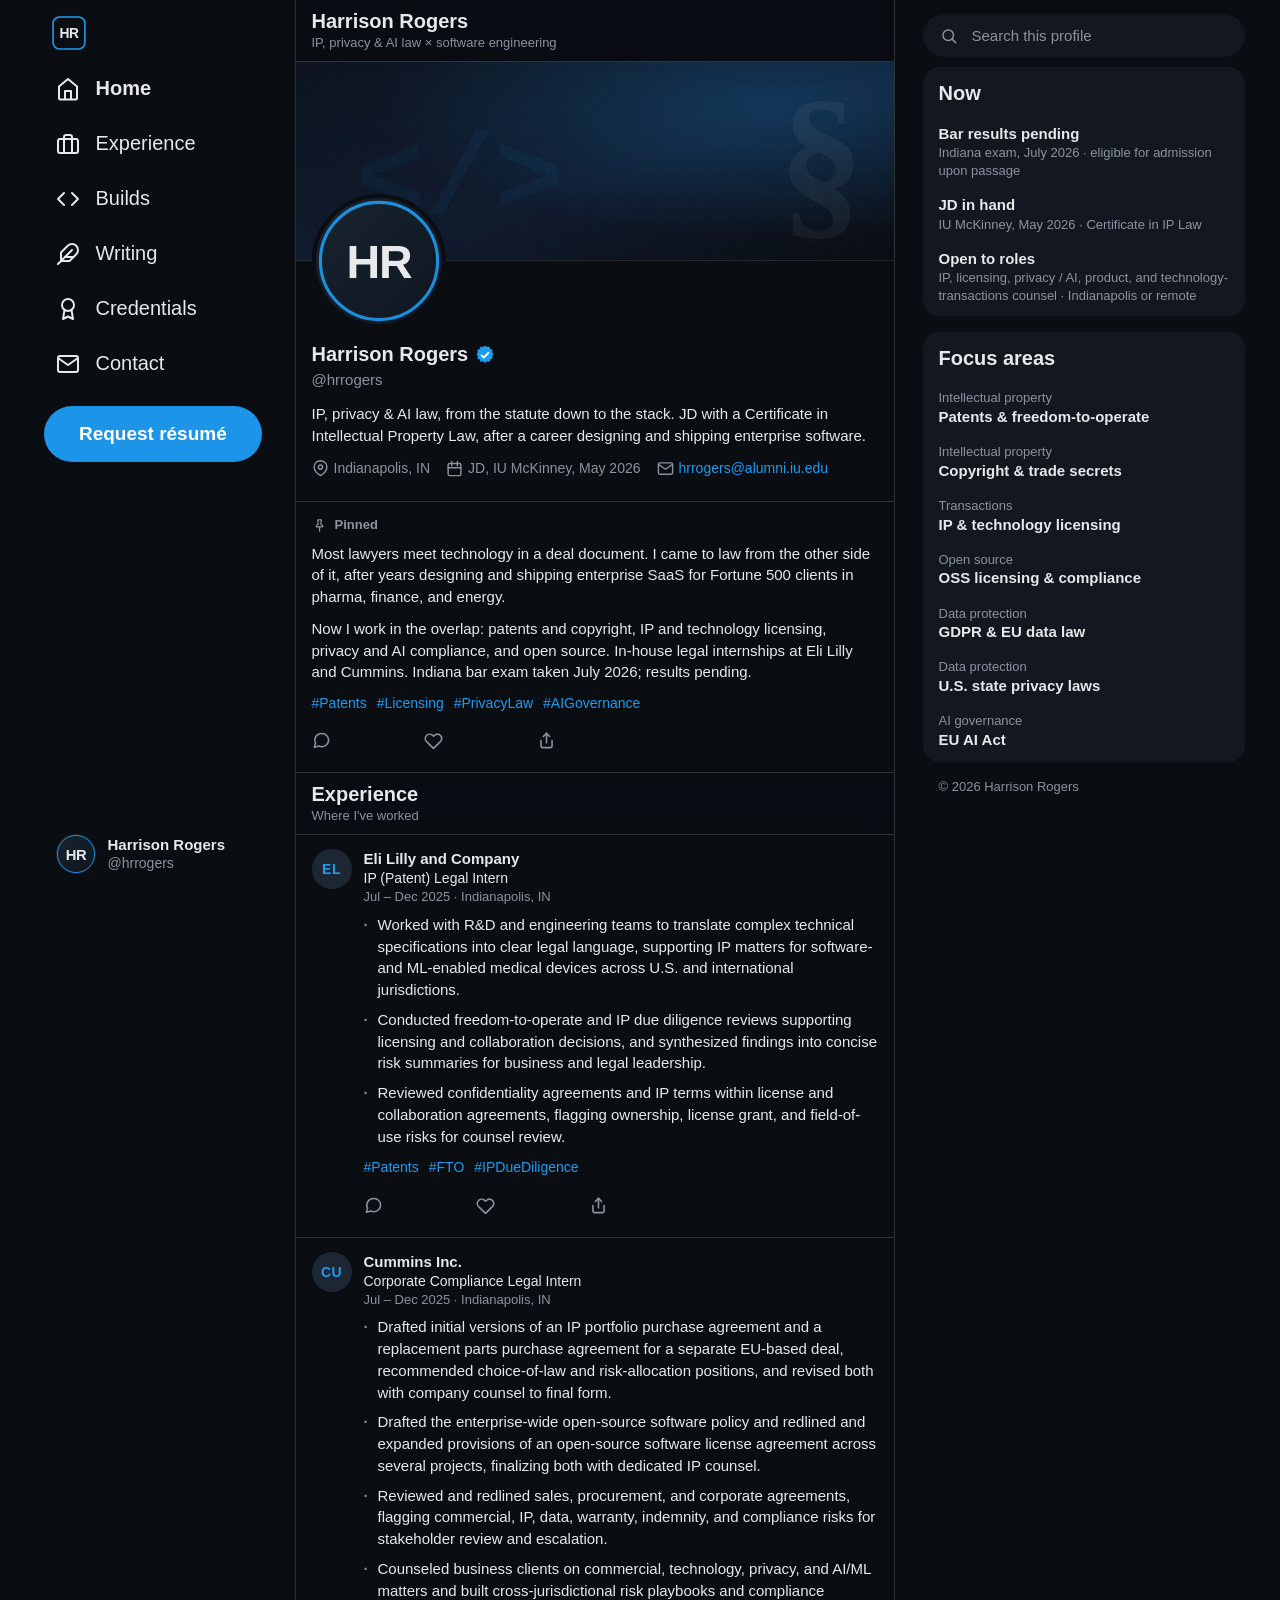
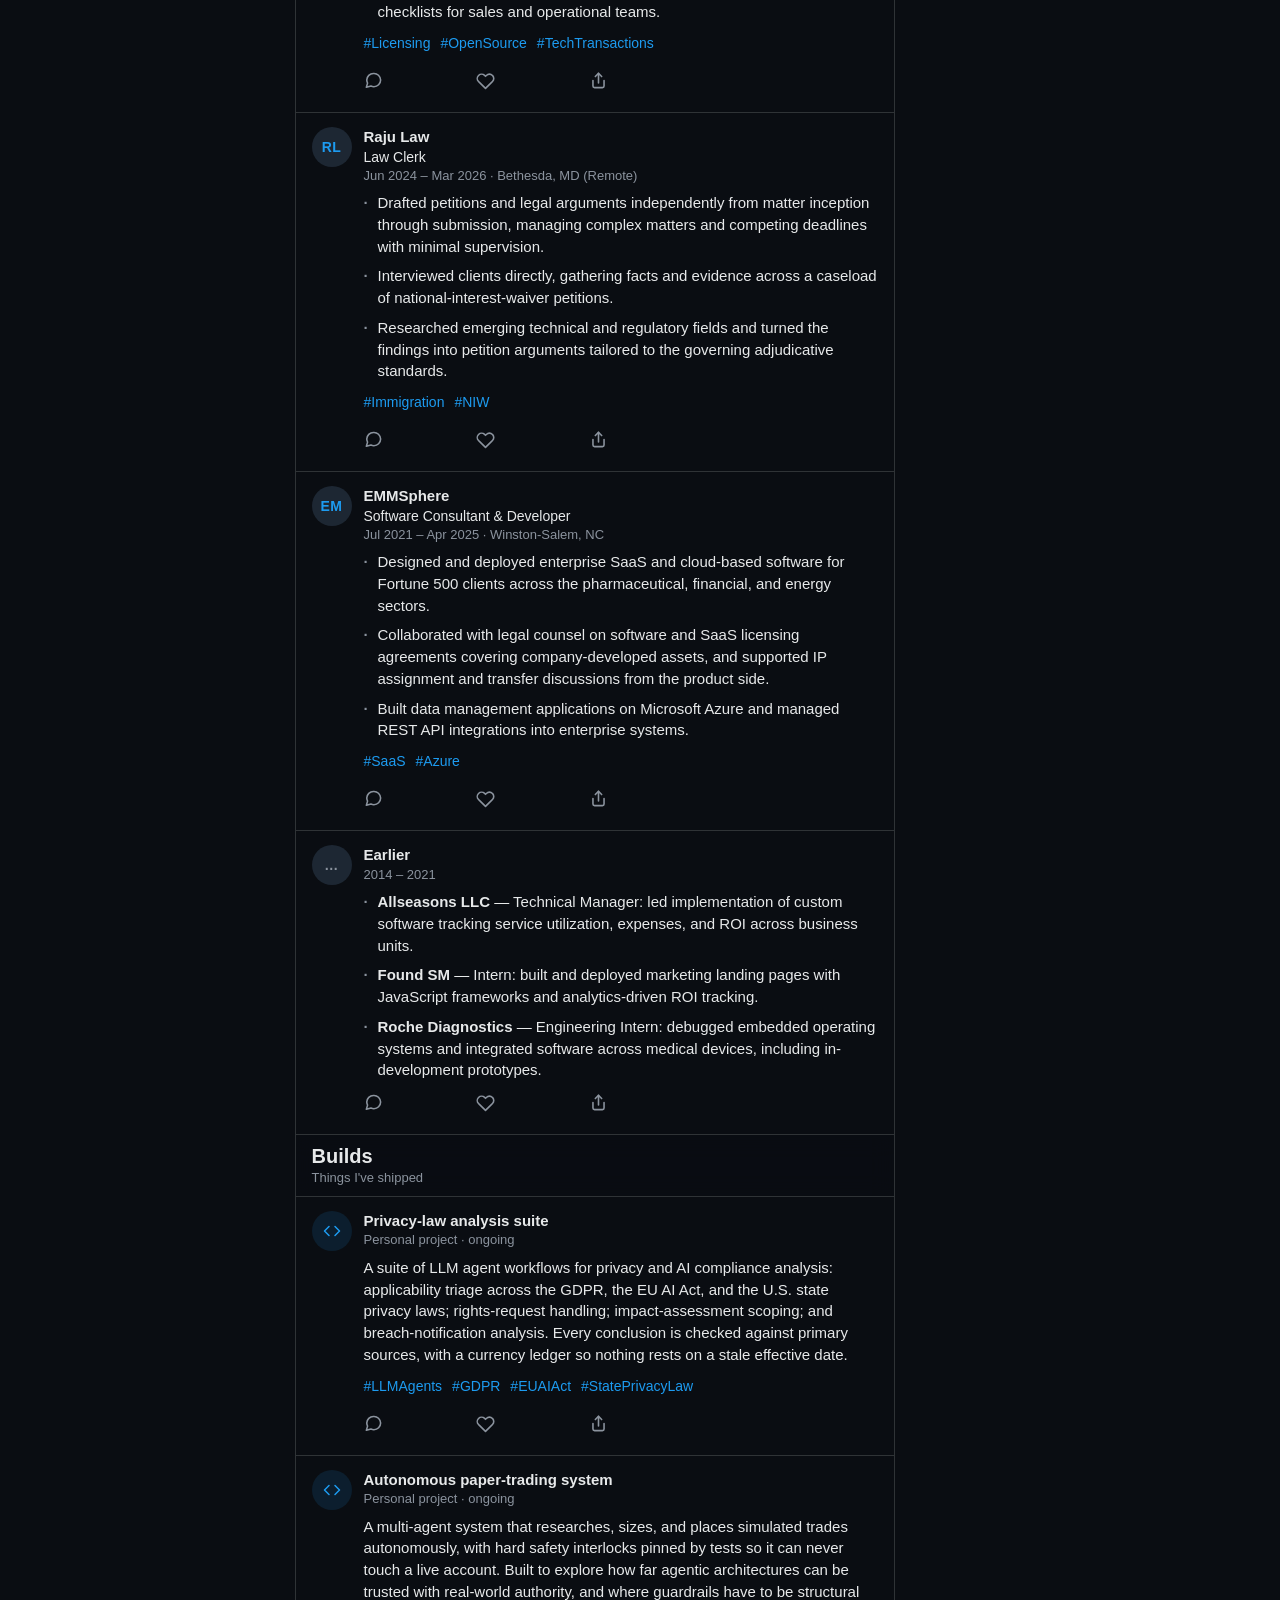
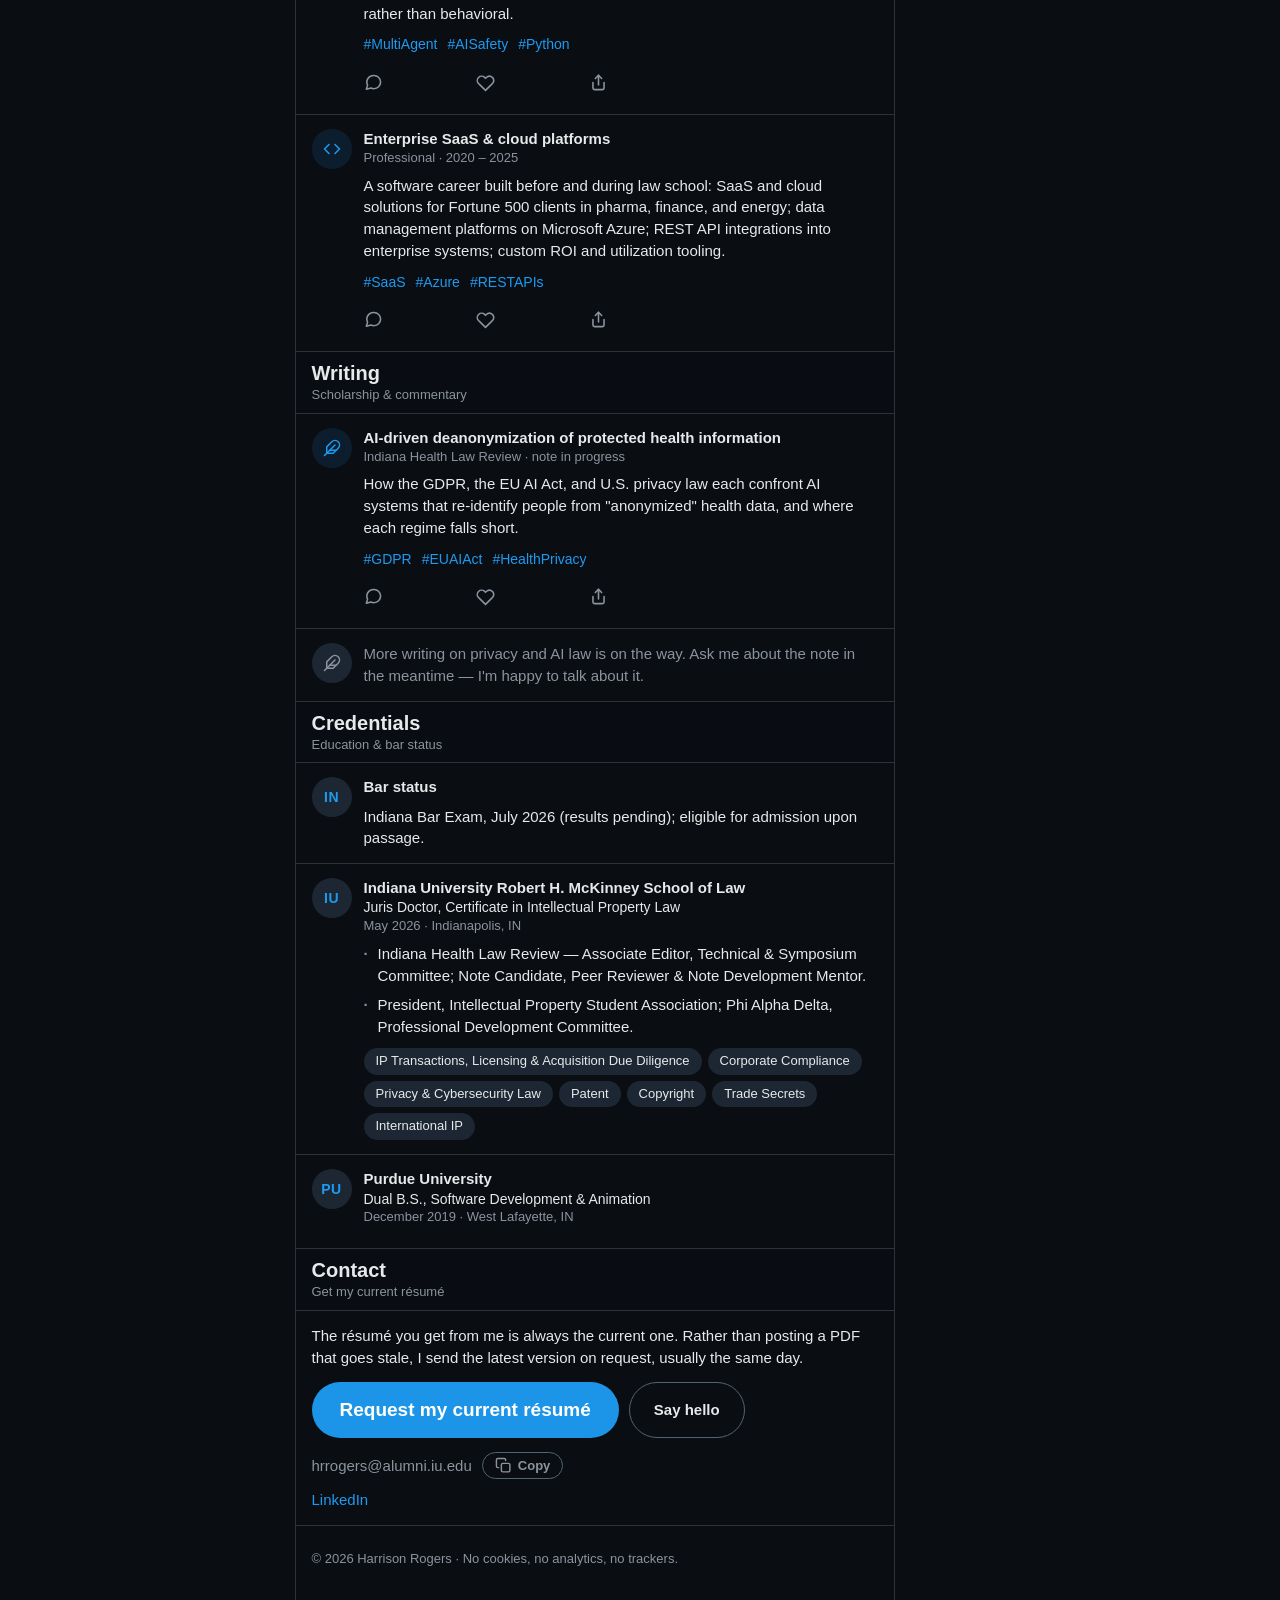
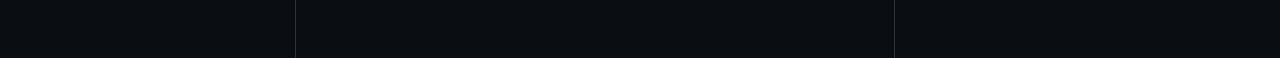
==== index.html @ 52ab7935 "Review fixes: hidden-attr guard, live-region placement, search a11y - [hidden]{display:none!importan" ====
<!doctype html>
<html lang="en">
<head>
  <meta charset="utf-8">
  <meta name="viewport" content="width=device-width, initial-scale=1, viewport-fit=cover">
  <title>Harrison Rogers — IP, Privacy &amp; AI Law × Software</title>
  <meta name="description" content="JD with a Certificate in Intellectual Property Law, built on a career in enterprise software engineering. Patents, copyright, licensing, privacy, and AI governance, from the statute down to the stack.">

  <!-- Open Graph / link previews. og:url and og:image assume GitHub Pages at
       https://centersnarrison97-svg.github.io/portfolio/ — update BOTH if the
       repo name differs or the site moves to a custom domain. -->
  <meta property="og:type" content="website">
  <meta property="og:url" content="https://centersnarrison97-svg.github.io/portfolio/">
  <meta property="og:title" content="Harrison Rogers — IP, Privacy &amp; AI Law × Software">
  <meta property="og:description" content="JD + IP Certificate, former enterprise software developer. Patents, copyright, licensing, privacy, and AI governance.">
  <meta property="og:image" content="https://centersnarrison97-svg.github.io/portfolio/assets/og-image.png">
  <meta name="twitter:card" content="summary_large_image">

  <link rel="icon" type="image/svg+xml" href="assets/favicon.svg">
  <link rel="icon" type="image/png" sizes="32x32" href="assets/favicon-32.png">
  <link rel="apple-touch-icon" href="assets/apple-touch-icon.png">
  <link rel="stylesheet" href="css/styles.css">

  <script type="application/ld+json">
  {
    "@context": "https://schema.org",
    "@type": "Person",
    "name": "Harrison Rogers",
    "email": "mailto:hrrogers@alumni.iu.edu",
    "sameAs": ["https://www.linkedin.com/in/harrison-rogers-2a4768202/"],
    "homeLocation": { "@type": "Place", "name": "Indianapolis, Indiana" },
    "alumniOf": [
      { "@type": "CollegeOrUniversity", "name": "Indiana University Robert H. McKinney School of Law" },
      { "@type": "CollegeOrUniversity", "name": "Purdue University" }
    ],
    "knowsAbout": [
      "Intellectual property law", "Patent law", "Copyright law",
      "Trade secrets", "IP and technology licensing",
      "Open-source software licensing", "Privacy law", "GDPR",
      "EU AI Act", "AI governance", "Technology transactions",
      "Software engineering"
    ]
  }
  </script>
</head>
<body>

<a class="skip-link" href="#main">Skip to content</a>

<!-- ============ SVG icon sprite (referenced via <use>) ============ -->
<svg class="sprite" aria-hidden="true" focusable="false">
  <defs>
    <symbol id="i-home" viewBox="0 0 24 24"><path d="M3 9.5 12 2l9 7.5V21a1.5 1.5 0 0 1-1.5 1.5h-15A1.5 1.5 0 0 1 3 21Z"/><path d="M9 22v-8h6v8"/></symbol>
    <symbol id="i-work" viewBox="0 0 24 24"><rect x="2" y="7" width="20" height="14" rx="2"/><path d="M16 21V5a2 2 0 0 0-2-2h-4a2 2 0 0 0-2 2v16"/></symbol>
    <symbol id="i-code" viewBox="0 0 24 24"><polyline points="16 18 22 12 16 6"/><polyline points="8 6 2 12 8 18"/></symbol>
    <symbol id="i-feather" viewBox="0 0 24 24"><path d="M20.24 12.24a6 6 0 0 0-8.49-8.49L5 10.5V19h8.5z"/><line x1="16" y1="8" x2="2" y2="22"/><line x1="17.5" y1="15" x2="9" y2="15"/></symbol>
    <symbol id="i-award" viewBox="0 0 24 24"><circle cx="12" cy="8" r="6"/><polyline points="8.5 12.8 7 22 12 19.5 17 22 15.5 12.8"/></symbol>
    <symbol id="i-mail" viewBox="0 0 24 24"><rect x="2" y="4" width="20" height="16" rx="2"/><polyline points="22,6 12,13 2,6"/></symbol>
    <symbol id="i-pin" viewBox="0 0 24 24"><path d="M9 3h6l-1 7 3 2v2H7v-2l3-2-1-7z"/><line x1="12" y1="14" x2="12" y2="21"/></symbol>
    <symbol id="i-location" viewBox="0 0 24 24"><path d="M21 10c0 7-9 12-9 12s-9-5-9-12a9 9 0 0 1 18 0Z"/><circle cx="12" cy="10" r="3"/></symbol>
    <symbol id="i-calendar" viewBox="0 0 24 24"><rect x="3" y="5" width="18" height="17" rx="2"/><line x1="16" y1="2" x2="16" y2="8"/><line x1="8" y1="2" x2="8" y2="8"/><line x1="3" y1="11" x2="21" y2="11"/></symbol>
    <symbol id="i-copy" viewBox="0 0 24 24"><rect x="9" y="9" width="12" height="12" rx="2"/><path d="M5 15H4a2 2 0 0 1-2-2V4a2 2 0 0 1 2-2h9a2 2 0 0 1 2 2v1"/></symbol>
    <symbol id="i-doc" viewBox="0 0 24 24"><path d="M14 2H6a2 2 0 0 0-2 2v16a2 2 0 0 0 2 2h12a2 2 0 0 0 2-2V8z"/><polyline points="14 2 14 8 20 8"/><line x1="8" y1="13" x2="16" y2="13"/><line x1="8" y1="17" x2="13" y2="17"/></symbol>
    <symbol id="i-seal" viewBox="0 0 24 24"><path d="M12 1.5l2.1 1.9 2.7-.7.9 2.7 2.7.9-.7 2.7 1.9 2.1-1.9 2.1.7 2.7-2.7.9-.9 2.7-2.7-.7-2.1 1.9-2.1-1.9-2.7.7-.9-2.7-2.7-.9.7-2.7-1.9-2.1 1.9-2.1-.7-2.7 2.7-.9.9-2.7 2.7.7z"/><path d="M8.2 12.4l2.5 2.5 5-5.3" fill="none" stroke="#fff" stroke-width="2" stroke-linecap="round" stroke-linejoin="round"/></symbol>
    <symbol id="i-bubble" viewBox="0 0 24 24"><path d="M21 11.5a8.4 8.4 0 0 1-8.5 8.3 8.7 8.7 0 0 1-3.7-.8L3 20.5l1.5-5.2a8.1 8.1 0 0 1-1-3.8A8.4 8.4 0 0 1 12 3.2a8.4 8.4 0 0 1 9 8.3Z"/></symbol>
    <symbol id="i-heart" viewBox="0 0 24 24"><path d="M20.8 5.6a5.4 5.4 0 0 0-7.7 0L12 6.7l-1.1-1.1a5.4 5.4 0 0 0-7.7 7.7l1.1 1.1L12 22l7.7-7.6 1.1-1.1a5.4 5.4 0 0 0 0-7.7Z"/></symbol>
    <symbol id="i-share" viewBox="0 0 24 24"><line x1="12" y1="15" x2="12" y2="3"/><polyline points="8 7 12 3 16 7"/><path d="M5 12v7a2 2 0 0 0 2 2h10a2 2 0 0 0 2-2v-7"/></symbol>
    <symbol id="i-search" viewBox="0 0 24 24"><circle cx="11" cy="11" r="7"/><line x1="16.5" y1="16.5" x2="21" y2="21"/></symbol>
  </defs>
</svg>

<div class="app">

  <!-- ============ LEFT NAV ============ -->
  <header class="sidenav">
    <div class="sidenav-inner">
      <a class="logo" href="#home" aria-label="Harrison Rogers — top of page">
        <img src="assets/favicon.svg" alt="" width="34" height="34">
      </a>

      <nav aria-label="Sections">
        <ul class="nav-list">
          <li><a class="nav-link" href="#home" data-section="home" aria-current="location">
            <svg class="icon" aria-hidden="true"><use href="#i-home"/></svg><span class="nav-label">Home</span></a></li>
          <li><a class="nav-link" href="#experience" data-section="experience">
            <svg class="icon" aria-hidden="true"><use href="#i-work"/></svg><span class="nav-label">Experience</span></a></li>
          <li><a class="nav-link" href="#builds" data-section="builds">
            <svg class="icon" aria-hidden="true"><use href="#i-code"/></svg><span class="nav-label">Builds</span></a></li>
          <li><a class="nav-link" href="#writing" data-section="writing">
            <svg class="icon" aria-hidden="true"><use href="#i-feather"/></svg><span class="nav-label">Writing</span></a></li>
          <li><a class="nav-link" href="#credentials" data-section="credentials">
            <svg class="icon" aria-hidden="true"><use href="#i-award"/></svg><span class="nav-label">Credentials</span></a></li>
          <li><a class="nav-link" href="#contact" data-section="contact">
            <svg class="icon" aria-hidden="true"><use href="#i-mail"/></svg><span class="nav-label">Contact</span></a></li>
        </ul>
      </nav>

      <a class="btn-primary nav-cta"
         href="mailto:hrrogers@alumni.iu.edu?subject=Resume%20request&amp;body=Hi%20Harrison%2C%0D%0A%0D%0AI%20found%20your%20site%20and%20would%20like%20a%20copy%20of%20your%20current%20resume.%0D%0A%0D%0AName%3A%0D%0AOrganization%3A%0D%0ARole%20in%20mind%3A%0D%0A">
        <span class="nav-cta-label">Request résumé</span>
        <svg class="icon nav-cta-icon" aria-hidden="true"><use href="#i-doc"/></svg>
      </a>

      <div class="nav-me">
        <img class="avatar avatar-sm" src="assets/avatar.svg" alt="" width="40" height="40">
        <div class="nav-me-text">
          <span class="nav-me-name">Harrison Rogers</span>
          <span class="nav-me-handle">@hrrogers</span>
        </div>
      </div>
    </div>
  </header>

  <!-- ============ CENTER COLUMN ============ -->
  <main id="main" class="timeline">

    <!-- ~~~~~~~~~~ HOME / PROFILE ~~~~~~~~~~ -->
    <section id="home" aria-labelledby="home-title">
      <div class="section-header">
        <h1 id="home-title">Harrison Rogers</h1>
        <p class="section-sub">IP, privacy &amp; AI law × software engineering</p>
      </div>

      <div class="profile">
        <div class="banner">
          <img src="assets/banner.svg" alt="" width="1500" height="500">
        </div>

        <div class="profile-head">
          <!-- To swap in a headshot later: replace src with e.g. assets/headshot.jpg
               and set alt="Harrison Rogers". Keep the same class. -->
          <img class="avatar avatar-xl" src="assets/avatar.svg" alt="" width="134" height="134">
        </div>

        <div class="profile-body">
          <div class="name-row">
            <span class="display-name">Harrison Rogers</span>
            <span class="badge" title="JD, May 2026">
              <svg class="icon-seal" aria-hidden="true"><use href="#i-seal"/></svg>
              <span class="visually-hidden">JD</span>
            </span>
          </div>
          <p class="handle">@hrrogers</p>

          <p class="bio">
            IP, privacy &amp; AI law, from the statute down to the stack.
            JD with a Certificate in Intellectual Property Law, after a career
            designing and shipping enterprise software.
          </p>

          <ul class="meta-row" aria-label="Profile details">
            <li><svg class="icon icon-meta" aria-hidden="true"><use href="#i-location"/></svg>Indianapolis, IN</li>
            <li><svg class="icon icon-meta" aria-hidden="true"><use href="#i-calendar"/></svg>JD, IU McKinney, May 2026</li>
            <li><svg class="icon icon-meta" aria-hidden="true"><use href="#i-mail"/></svg><a href="mailto:hrrogers@alumni.iu.edu">hrrogers@alumni.iu.edu</a></li>
          </ul>
        </div>

        <!-- Pinned positioning card -->
        <article class="card pinned" id="pinned">
          <p class="pin-label">
            <svg class="icon icon-pin" aria-hidden="true"><use href="#i-pin"/></svg>Pinned
          </p>
          <div class="card-main">
            <p>
              Most lawyers meet technology in a deal document. I came to law from the
              other side of it, after years designing and shipping enterprise SaaS
              for Fortune 500 clients in pharma, finance, and energy.
            </p>
            <p>
              Now I work in the overlap: patents and copyright, IP and technology
              licensing, privacy and AI compliance, and open source. In-house legal
              internships at Eli Lilly and Cummins. Indiana bar exam taken July 2026;
              results pending.
            </p>
            <p class="tags"><span>#Patents</span> <span>#Licensing</span> <span>#PrivacyLaw</span> <span>#AIGovernance</span></p>
            <div class="card-actions">
              <a class="action action-reply" href="mailto:hrrogers@alumni.iu.edu?subject=Hello%20from%20your%20site" aria-label="Email me about the pinned intro" title="Ask me about this"><span class="action-ico"><svg class="icon" aria-hidden="true"><use href="#i-bubble"/></svg></span></a>
              <button class="action action-like" type="button" data-like="pinned" aria-pressed="false" aria-label="Like — the pinned intro" title="Like (saved only in your browser)" hidden><span class="action-ico"><svg class="icon" aria-hidden="true"><use href="#i-heart"/></svg></span></button>
              <button class="action action-share" type="button" data-share="pinned" aria-label="Copy link to the pinned intro" title="Copy link" hidden><span class="action-ico"><svg class="icon" aria-hidden="true"><use href="#i-share"/></svg></span></button>
            </div>
          </div>
        </article>
      </div>
    </section>

    <!-- ~~~~~~~~~~ EXPERIENCE ~~~~~~~~~~ -->
    <section id="experience" aria-labelledby="experience-title">
      <div class="section-header">
        <h2 id="experience-title">Experience</h2>
        <p class="section-sub">Where I've worked</p>
      </div>

      <article class="card" id="xp-lilly">
        <div class="org-avatar" aria-hidden="true">EL</div>
        <div class="card-main">
          <header class="card-head">
            <h3 class="card-org">Eli Lilly and Company</h3>
            <span class="card-role">IP (Patent) Legal Intern</span>
            <span class="card-dates">Jul – Dec 2025 · Indianapolis, IN</span>
          </header>
          <ul class="points">
            <li>Worked with R&amp;D and engineering teams to translate complex technical specifications into clear legal language, supporting IP matters for software- and ML-enabled medical devices across U.S. and international jurisdictions.</li>
            <li>Conducted freedom-to-operate and IP due diligence reviews supporting licensing and collaboration decisions, and synthesized findings into concise risk summaries for business and legal leadership.</li>
            <li>Reviewed confidentiality agreements and IP terms within license and collaboration agreements, flagging ownership, license grant, and field-of-use risks for counsel review.</li>
          </ul>
          <p class="tags"><span>#Patents</span> <span>#FTO</span> <span>#IPDueDiligence</span></p>
          <div class="card-actions">
            <a class="action action-reply" href="mailto:hrrogers@alumni.iu.edu?subject=Question%20about%20your%20IP%20work%20at%20Eli%20Lilly" aria-label="Email me about the Eli Lilly internship" title="Ask me about this"><span class="action-ico"><svg class="icon" aria-hidden="true"><use href="#i-bubble"/></svg></span></a>
            <button class="action action-like" type="button" data-like="xp-lilly" aria-pressed="false" aria-label="Like — the Eli Lilly internship" title="Like (saved only in your browser)" hidden><span class="action-ico"><svg class="icon" aria-hidden="true"><use href="#i-heart"/></svg></span></button>
            <button class="action action-share" type="button" data-share="xp-lilly" aria-label="Copy link to the Eli Lilly internship" title="Copy link" hidden><span class="action-ico"><svg class="icon" aria-hidden="true"><use href="#i-share"/></svg></span></button>
          </div>
        </div>
      </article>

      <article class="card" id="xp-cummins">
        <div class="org-avatar" aria-hidden="true">CU</div>
        <div class="card-main">
          <header class="card-head">
            <h3 class="card-org">Cummins Inc.</h3>
            <span class="card-role">Corporate Compliance Legal Intern</span>
            <span class="card-dates">Jul – Dec 2025 · Indianapolis, IN</span>
          </header>
          <ul class="points">
            <li>Drafted initial versions of an IP portfolio purchase agreement and a replacement parts purchase agreement for a separate EU-based deal, recommended choice-of-law and risk-allocation positions, and revised both with company counsel to final form.</li>
            <li>Drafted the enterprise-wide open-source software policy and redlined and expanded provisions of an open-source software license agreement across several projects, finalizing both with dedicated IP counsel.</li>
            <li>Reviewed and redlined sales, procurement, and corporate agreements, flagging commercial, IP, data, warranty, indemnity, and compliance risks for stakeholder review and escalation.</li>
            <li>Counseled business clients on commercial, technology, privacy, and AI/ML matters and built cross-jurisdictional risk playbooks and compliance checklists for sales and operational teams.</li>
          </ul>
          <p class="tags"><span>#Licensing</span> <span>#OpenSource</span> <span>#TechTransactions</span></p>
          <div class="card-actions">
            <a class="action action-reply" href="mailto:hrrogers@alumni.iu.edu?subject=Question%20about%20your%20work%20at%20Cummins" aria-label="Email me about the Cummins internship" title="Ask me about this"><span class="action-ico"><svg class="icon" aria-hidden="true"><use href="#i-bubble"/></svg></span></a>
            <button class="action action-like" type="button" data-like="xp-cummins" aria-pressed="false" aria-label="Like — the Cummins internship" title="Like (saved only in your browser)" hidden><span class="action-ico"><svg class="icon" aria-hidden="true"><use href="#i-heart"/></svg></span></button>
            <button class="action action-share" type="button" data-share="xp-cummins" aria-label="Copy link to the Cummins internship" title="Copy link" hidden><span class="action-ico"><svg class="icon" aria-hidden="true"><use href="#i-share"/></svg></span></button>
          </div>
        </div>
      </article>

      <article class="card" id="xp-raju">
        <div class="org-avatar" aria-hidden="true">RL</div>
        <div class="card-main">
          <header class="card-head">
            <h3 class="card-org">Raju Law</h3>
            <span class="card-role">Law Clerk</span>
            <span class="card-dates">Jun 2024 – Mar 2026 · Bethesda, MD (Remote)</span>
          </header>
          <ul class="points">
            <li>Drafted petitions and legal arguments independently from matter inception through submission, managing complex matters and competing deadlines with minimal supervision.</li>
            <li>Interviewed clients directly, gathering facts and evidence across a caseload of national-interest-waiver petitions.</li>
            <li>Researched emerging technical and regulatory fields and turned the findings into petition arguments tailored to the governing adjudicative standards.</li>
          </ul>
          <p class="tags"><span>#Immigration</span> <span>#NIW</span></p>
          <div class="card-actions">
            <a class="action action-reply" href="mailto:hrrogers@alumni.iu.edu?subject=Question%20about%20your%20work%20at%20Raju%20Law" aria-label="Email me about Raju Law" title="Ask me about this"><span class="action-ico"><svg class="icon" aria-hidden="true"><use href="#i-bubble"/></svg></span></a>
            <button class="action action-like" type="button" data-like="xp-raju" aria-pressed="false" aria-label="Like — Raju Law" title="Like (saved only in your browser)" hidden><span class="action-ico"><svg class="icon" aria-hidden="true"><use href="#i-heart"/></svg></span></button>
            <button class="action action-share" type="button" data-share="xp-raju" aria-label="Copy link to Raju Law" title="Copy link" hidden><span class="action-ico"><svg class="icon" aria-hidden="true"><use href="#i-share"/></svg></span></button>
          </div>
        </div>
      </article>

      <article class="card" id="xp-emmsphere">
        <div class="org-avatar" aria-hidden="true">EM</div>
        <div class="card-main">
          <header class="card-head">
            <h3 class="card-org">EMMSphere</h3>
            <span class="card-role">Software Consultant &amp; Developer</span>
            <span class="card-dates">Jul 2021 – Apr 2025 · Winston-Salem, NC</span>
          </header>
          <ul class="points">
            <li>Designed and deployed enterprise SaaS and cloud-based software for Fortune 500 clients across the pharmaceutical, financial, and energy sectors.</li>
            <li>Collaborated with legal counsel on software and SaaS licensing agreements covering company-developed assets, and supported IP assignment and transfer discussions from the product side.</li>
            <li>Built data management applications on Microsoft Azure and managed REST API integrations into enterprise systems.</li>
          </ul>
          <p class="tags"><span>#SaaS</span> <span>#Azure</span></p>
          <div class="card-actions">
            <a class="action action-reply" href="mailto:hrrogers@alumni.iu.edu?subject=Question%20about%20your%20software%20career" aria-label="Email me about EMMSphere" title="Ask me about this"><span class="action-ico"><svg class="icon" aria-hidden="true"><use href="#i-bubble"/></svg></span></a>
            <button class="action action-like" type="button" data-like="xp-emmsphere" aria-pressed="false" aria-label="Like — EMMSphere" title="Like (saved only in your browser)" hidden><span class="action-ico"><svg class="icon" aria-hidden="true"><use href="#i-heart"/></svg></span></button>
            <button class="action action-share" type="button" data-share="xp-emmsphere" aria-label="Copy link to EMMSphere" title="Copy link" hidden><span class="action-ico"><svg class="icon" aria-hidden="true"><use href="#i-share"/></svg></span></button>
          </div>
        </div>
      </article>

      <article class="card" id="xp-earlier">
        <div class="org-avatar org-avatar-muted" aria-hidden="true">…</div>
        <div class="card-main">
          <header class="card-head">
            <h3 class="card-org">Earlier</h3>
            <span class="card-dates">2014 – 2021</span>
          </header>
          <ul class="points">
            <li><strong>Allseasons LLC</strong> — Technical Manager: led implementation of custom software tracking service utilization, expenses, and ROI across business units.</li>
            <li><strong>Found SM</strong> — Intern: built and deployed marketing landing pages with JavaScript frameworks and analytics-driven ROI tracking.</li>
            <li><strong>Roche Diagnostics</strong> — Engineering Intern: debugged embedded operating systems and integrated software across medical devices, including in-development prototypes.</li>
          </ul>
          <div class="card-actions">
            <a class="action action-reply" href="mailto:hrrogers@alumni.iu.edu?subject=Question%20about%20your%20earlier%20roles" aria-label="Email me about my earlier roles" title="Ask me about this"><span class="action-ico"><svg class="icon" aria-hidden="true"><use href="#i-bubble"/></svg></span></a>
            <button class="action action-like" type="button" data-like="xp-earlier" aria-pressed="false" aria-label="Like — my earlier roles" title="Like (saved only in your browser)" hidden><span class="action-ico"><svg class="icon" aria-hidden="true"><use href="#i-heart"/></svg></span></button>
            <button class="action action-share" type="button" data-share="xp-earlier" aria-label="Copy link to my earlier roles" title="Copy link" hidden><span class="action-ico"><svg class="icon" aria-hidden="true"><use href="#i-share"/></svg></span></button>
          </div>
        </div>
      </article>
    </section>

    <!-- ~~~~~~~~~~ BUILDS ~~~~~~~~~~ -->
    <section id="builds" aria-labelledby="builds-title">
      <div class="section-header">
        <h2 id="builds-title">Builds</h2>
        <p class="section-sub">Things I've shipped</p>
      </div>

      <article class="card" id="build-privacy-suite">
        <div class="org-avatar org-avatar-accent" aria-hidden="true">
          <svg class="icon" aria-hidden="true"><use href="#i-code"/></svg>
        </div>
        <div class="card-main">
          <header class="card-head">
            <h3 class="card-org">Privacy-law analysis suite</h3>
            <span class="card-dates">Personal project · ongoing</span>
          </header>
          <p>
            A suite of LLM agent workflows for privacy and AI compliance analysis:
            applicability triage across the GDPR, the EU AI Act, and the U.S. state
            privacy laws; rights-request handling; impact-assessment scoping; and
            breach-notification analysis. Every conclusion is checked against primary
            sources, with a currency ledger so nothing rests on a stale effective date.
          </p>
          <p class="tags"><span>#LLMAgents</span> <span>#GDPR</span> <span>#EUAIAct</span> <span>#StatePrivacyLaw</span></p>
          <div class="card-actions">
            <a class="action action-reply" href="mailto:hrrogers@alumni.iu.edu?subject=Question%20about%20your%20privacy-law%20analysis%20suite" aria-label="Email me about the privacy-law analysis suite" title="Ask me about this"><span class="action-ico"><svg class="icon" aria-hidden="true"><use href="#i-bubble"/></svg></span></a>
            <button class="action action-like" type="button" data-like="build-privacy-suite" aria-pressed="false" aria-label="Like — the privacy-law analysis suite" title="Like (saved only in your browser)" hidden><span class="action-ico"><svg class="icon" aria-hidden="true"><use href="#i-heart"/></svg></span></button>
            <button class="action action-share" type="button" data-share="build-privacy-suite" aria-label="Copy link to the privacy-law analysis suite" title="Copy link" hidden><span class="action-ico"><svg class="icon" aria-hidden="true"><use href="#i-share"/></svg></span></button>
          </div>
        </div>
      </article>

      <article class="card" id="build-trader">
        <div class="org-avatar org-avatar-accent" aria-hidden="true">
          <svg class="icon" aria-hidden="true"><use href="#i-code"/></svg>
        </div>
        <div class="card-main">
          <header class="card-head">
            <h3 class="card-org">Autonomous paper-trading system</h3>
            <span class="card-dates">Personal project · ongoing</span>
          </header>
          <p>
            A multi-agent system that researches, sizes, and places simulated trades
            autonomously, with hard safety interlocks pinned by tests so it can never
            touch a live account. Built to explore how far agentic architectures can be
            trusted with real-world authority, and where guardrails have to be structural
            rather than behavioral.
          </p>
          <p class="tags"><span>#MultiAgent</span> <span>#AISafety</span> <span>#Python</span></p>
          <div class="card-actions">
            <a class="action action-reply" href="mailto:hrrogers@alumni.iu.edu?subject=Question%20about%20your%20paper-trading%20system" aria-label="Email me about the paper-trading system" title="Ask me about this"><span class="action-ico"><svg class="icon" aria-hidden="true"><use href="#i-bubble"/></svg></span></a>
            <button class="action action-like" type="button" data-like="build-trader" aria-pressed="false" aria-label="Like — the paper-trading system" title="Like (saved only in your browser)" hidden><span class="action-ico"><svg class="icon" aria-hidden="true"><use href="#i-heart"/></svg></span></button>
            <button class="action action-share" type="button" data-share="build-trader" aria-label="Copy link to the paper-trading system" title="Copy link" hidden><span class="action-ico"><svg class="icon" aria-hidden="true"><use href="#i-share"/></svg></span></button>
          </div>
        </div>
      </article>

      <article class="card" id="build-saas">
        <div class="org-avatar org-avatar-accent" aria-hidden="true">
          <svg class="icon" aria-hidden="true"><use href="#i-code"/></svg>
        </div>
        <div class="card-main">
          <header class="card-head">
            <h3 class="card-org">Enterprise SaaS &amp; cloud platforms</h3>
            <span class="card-dates">Professional · 2020 – 2025</span>
          </header>
          <p>
            A software career built before and during law school:
            SaaS and cloud solutions for Fortune 500 clients in pharma, finance, and
            energy; data management platforms on Microsoft Azure; REST API integrations
            into enterprise systems; custom ROI and utilization tooling.
          </p>
          <p class="tags"><span>#SaaS</span> <span>#Azure</span> <span>#RESTAPIs</span></p>
          <div class="card-actions">
            <a class="action action-reply" href="mailto:hrrogers@alumni.iu.edu?subject=Question%20about%20your%20enterprise%20SaaS%20work" aria-label="Email me about my enterprise SaaS work" title="Ask me about this"><span class="action-ico"><svg class="icon" aria-hidden="true"><use href="#i-bubble"/></svg></span></a>
            <button class="action action-like" type="button" data-like="build-saas" aria-pressed="false" aria-label="Like — my enterprise SaaS work" title="Like (saved only in your browser)" hidden><span class="action-ico"><svg class="icon" aria-hidden="true"><use href="#i-heart"/></svg></span></button>
            <button class="action action-share" type="button" data-share="build-saas" aria-label="Copy link to my enterprise SaaS work" title="Copy link" hidden><span class="action-ico"><svg class="icon" aria-hidden="true"><use href="#i-share"/></svg></span></button>
          </div>
        </div>
      </article>
    </section>

    <!-- ~~~~~~~~~~ WRITING ~~~~~~~~~~ -->
    <section id="writing" aria-labelledby="writing-title">
      <div class="section-header">
        <h2 id="writing-title">Writing</h2>
        <p class="section-sub">Scholarship &amp; commentary</p>
      </div>

      <article class="card" id="note-deanon">
        <div class="org-avatar org-avatar-accent" aria-hidden="true">
          <svg class="icon" aria-hidden="true"><use href="#i-feather"/></svg>
        </div>
        <div class="card-main">
          <header class="card-head">
            <h3 class="card-org">AI-driven deanonymization of protected health information</h3>
            <span class="card-dates">Indiana Health Law Review · note in progress</span>
          </header>
          <p>
            How the GDPR, the EU AI Act, and U.S. privacy law each confront AI systems
            that re-identify people from "anonymized" health data, and where each
            regime falls short.
          </p>
          <p class="tags"><span>#GDPR</span> <span>#EUAIAct</span> <span>#HealthPrivacy</span></p>
          <div class="card-actions">
            <a class="action action-reply" href="mailto:hrrogers@alumni.iu.edu?subject=Question%20about%20your%20deanonymization%20note" aria-label="Email me about the deanonymization note" title="Ask me about this"><span class="action-ico"><svg class="icon" aria-hidden="true"><use href="#i-bubble"/></svg></span></a>
            <button class="action action-like" type="button" data-like="note-deanon" aria-pressed="false" aria-label="Like — the deanonymization note" title="Like (saved only in your browser)" hidden><span class="action-ico"><svg class="icon" aria-hidden="true"><use href="#i-heart"/></svg></span></button>
            <button class="action action-share" type="button" data-share="note-deanon" aria-label="Copy link to the deanonymization note" title="Copy link" hidden><span class="action-ico"><svg class="icon" aria-hidden="true"><use href="#i-share"/></svg></span></button>
          </div>
        </div>
      </article>

      <article class="card">
        <div class="org-avatar org-avatar-muted" aria-hidden="true">
          <svg class="icon" aria-hidden="true"><use href="#i-feather"/></svg>
        </div>
        <div class="card-main">
          <p class="quiet">
            More writing on privacy and AI law is on the way. Ask me about the note in
            the meantime — I'm happy to talk about it.
          </p>
        </div>
      </article>
    </section>

    <!-- ~~~~~~~~~~ CREDENTIALS ~~~~~~~~~~ -->
    <section id="credentials" aria-labelledby="credentials-title">
      <div class="section-header">
        <h2 id="credentials-title">Credentials</h2>
        <p class="section-sub">Education &amp; bar status</p>
      </div>

      <article class="card">
        <div class="org-avatar" aria-hidden="true">IN</div>
        <div class="card-main">
          <header class="card-head">
            <h3 class="card-org">Bar status</h3>
          </header>
          <!-- UPDATE WHEN RESULTS ARRIVE: replace the line below. -->
          <p>Indiana Bar Exam, July 2026 (results pending); eligible for admission upon passage.</p>
        </div>
      </article>

      <article class="card">
        <div class="org-avatar" aria-hidden="true">IU</div>
        <div class="card-main">
          <header class="card-head">
            <h3 class="card-org">Indiana University Robert H. McKinney School of Law</h3>
            <span class="card-role">Juris Doctor, Certificate in Intellectual Property Law</span>
            <span class="card-dates">May 2026 · Indianapolis, IN</span>
          </header>
          <ul class="points">
            <li>Indiana Health Law Review — Associate Editor, Technical &amp; Symposium Committee; Note Candidate, Peer Reviewer &amp; Note Development Mentor.</li>
            <li>President, Intellectual Property Student Association; Phi Alpha Delta, Professional Development Committee.</li>
          </ul>
          <ul class="chips" aria-label="Relevant coursework">
            <li>IP Transactions, Licensing &amp; Acquisition Due Diligence</li>
            <li>Corporate Compliance</li>
            <li>Privacy &amp; Cybersecurity Law</li>
            <li>Patent</li>
            <li>Copyright</li>
            <li>Trade Secrets</li>
            <li>International IP</li>
          </ul>
        </div>
      </article>

      <article class="card">
        <div class="org-avatar" aria-hidden="true">PU</div>
        <div class="card-main">
          <header class="card-head">
            <h3 class="card-org">Purdue University</h3>
            <span class="card-role">Dual B.S., Software Development &amp; Animation</span>
            <span class="card-dates">December 2019 · West Lafayette, IN</span>
          </header>
        </div>
      </article>
    </section>

    <!-- ~~~~~~~~~~ CONTACT ~~~~~~~~~~ -->
    <section id="contact" aria-labelledby="contact-title">
      <div class="section-header">
        <h2 id="contact-title">Contact</h2>
        <p class="section-sub">Get my current résumé</p>
      </div>

      <article class="card contact-card">
        <div class="card-main">
          <p>
            The résumé you get from me is always the current one. Rather than posting a
            PDF that goes stale, I send the latest version on request, usually the same
            day.
          </p>
          <div class="contact-actions">
            <a class="btn-primary"
               href="mailto:hrrogers@alumni.iu.edu?subject=Resume%20request&amp;body=Hi%20Harrison%2C%0D%0A%0D%0AI%20found%20your%20site%20and%20would%20like%20a%20copy%20of%20your%20current%20resume.%0D%0A%0D%0AName%3A%0D%0AOrganization%3A%0D%0ARole%20in%20mind%3A%0D%0A">
              Request my current résumé</a>
            <a class="btn-secondary" href="mailto:hrrogers@alumni.iu.edu?subject=Hello%20from%20your%20site">
              Say hello</a>
          </div>
          <p class="contact-email">
            <span id="email-text">hrrogers@alumni.iu.edu</span>
            <button class="btn-copy" type="button" data-copy="hrrogers@alumni.iu.edu" hidden>
              <svg class="icon icon-meta" aria-hidden="true"><use href="#i-copy"/></svg>
              <span class="btn-copy-label">Copy</span>
            </button>
          </p>
          <p class="contact-links"><a href="https://www.linkedin.com/in/harrison-rogers-2a4768202/" rel="me">LinkedIn</a></p>
        </div>
      </article>

      <footer class="page-footer">
        <p>© 2026 Harrison Rogers · No cookies, no analytics, no trackers.</p>
      </footer>
    </section>

    <div id="search-empty" class="search-empty" hidden>
      No matches for “<span></span>”. Clear the search to see everything.
    </div>

    <!-- Live regions: outside every filterable card so search can never
         display:none them out of the accessibility tree. -->
    <span class="visually-hidden" role="status" id="copy-status"></span>
    <span class="visually-hidden" role="status" id="search-status"></span>
  </main>

  <!-- ============ RIGHT RAIL ============ -->
  <aside class="rail" aria-label="Highlights">
    <div class="rail-search">
      <label class="search-box">
        <svg class="icon icon-search" aria-hidden="true"><use href="#i-search"/></svg>
        <input type="search" id="site-search" placeholder="Search this profile"
               aria-label="Search this profile" autocomplete="off">
      </label>
    </div>

    <div class="widget">
      <h2 class="widget-title">Now</h2>
      <ul class="widget-list">
        <!-- UPDATE WHEN RESULTS ARRIVE -->
        <li>
          <span class="widget-item-main">Bar results pending</span>
          <span class="widget-item-sub">Indiana exam, July 2026 · eligible for admission upon passage</span>
        </li>
        <li>
          <span class="widget-item-main">JD in hand</span>
          <span class="widget-item-sub">IU McKinney, May 2026 · Certificate in IP Law</span>
        </li>
        <li>
          <span class="widget-item-main">Open to roles</span>
          <span class="widget-item-sub">IP, licensing, privacy / AI, product, and technology-transactions counsel · Indianapolis or remote</span>
        </li>
      </ul>
    </div>

    <div class="widget">
      <h2 class="widget-title">Focus areas</h2>
      <ul class="widget-list widget-trends">
        <li><span class="widget-item-sub">Intellectual property</span><span class="widget-item-main">Patents &amp; freedom-to-operate</span></li>
        <li><span class="widget-item-sub">Intellectual property</span><span class="widget-item-main">Copyright &amp; trade secrets</span></li>
        <li><span class="widget-item-sub">Transactions</span><span class="widget-item-main">IP &amp; technology licensing</span></li>
        <li><span class="widget-item-sub">Open source</span><span class="widget-item-main">OSS licensing &amp; compliance</span></li>
        <li><span class="widget-item-sub">Data protection</span><span class="widget-item-main">GDPR &amp; EU data law</span></li>
        <li><span class="widget-item-sub">Data protection</span><span class="widget-item-main">U.S. state privacy laws</span></li>
        <li><span class="widget-item-sub">AI governance</span><span class="widget-item-main">EU AI Act</span></li>
      </ul>
    </div>

    <p class="rail-footer">© 2026 Harrison Rogers</p>
  </aside>
</div>

<!-- ============ MOBILE BOTTOM TABS ============ -->
<nav class="tabbar" aria-label="Sections (mobile)">
  <a class="tab-link" href="#home" data-section="home" aria-current="location" aria-label="Home">
    <svg class="icon" aria-hidden="true"><use href="#i-home"/></svg></a>
  <a class="tab-link" href="#experience" data-section="experience" aria-label="Experience">
    <svg class="icon" aria-hidden="true"><use href="#i-work"/></svg></a>
  <a class="tab-link" href="#builds" data-section="builds" aria-label="Builds">
    <svg class="icon" aria-hidden="true"><use href="#i-code"/></svg></a>
  <a class="tab-link" href="#writing" data-section="writing" aria-label="Writing">
    <svg class="icon" aria-hidden="true"><use href="#i-feather"/></svg></a>
  <a class="tab-link" href="#credentials" data-section="credentials" aria-label="Credentials">
    <svg class="icon" aria-hidden="true"><use href="#i-award"/></svg></a>
  <a class="tab-link" href="#contact" data-section="contact" aria-label="Contact">
    <svg class="icon" aria-hidden="true"><use href="#i-mail"/></svg></a>
</nav>

<script src="js/main.js" defer></script>
</body>
</html>
---- css/styles.css ----
/* ==========================================================================
   Harrison Rogers — portfolio
   X-inspired dark shell. All colors live in the tokens below; to try a
   different accent (e.g. gold #d9a545), change --accent / --accent-hover /
   --accent-soft and nothing else.
   ========================================================================== */

:root {
  color-scheme: dark;              /* native widgets (search clear, scrollbars) render dark */
  --bg: #0a0d12;
  --bg-elevated: #131720;          /* right-rail widgets */
  --bg-hover: rgba(231, 233, 234, 0.04);
  --bg-chip: #1d2733;
  --border: #2f3336;
  --border-strong: #536471;        /* control outlines: ≥3:1 against --bg */
  --text: #e7e9ea;
  --text-secondary: #8b939e;       /* X's #71767b, nudged for AA on #0a0d12 */
  --accent: #1d9bf0;
  --accent-cta: #1c95e8;           /* button fill: ≥3:1 with white at large-text size */
  --accent-hover: #1a8cd8;
  --accent-soft: rgba(29, 155, 240, 0.12);
  --like: #f91880;                 /* X's like pink */
  --like-soft: rgba(249, 24, 128, 0.12);
  --header-blur: rgba(10, 13, 18, 0.78);

  --radius-card: 16px;
  --radius-full: 9999px;

  --font: -apple-system, BlinkMacSystemFont, "Segoe UI", Roboto,
          Helvetica, Arial, sans-serif;

  --nav-w: 259px;
  --center-w: 600px;
  --rail-w: 350px;
}

/* ---------- reset & base ---------- */

*, *::before, *::after { box-sizing: border-box; }

/* Author display rules would otherwise defeat the hidden attribute — JS-gated
   controls (like/share/copy buttons) rely on it. */
[hidden] { display: none !important; }

html { scroll-behavior: smooth; }
@media (prefers-reduced-motion: reduce) {
  html { scroll-behavior: auto; }
  *, *::before, *::after { transition: none !important; animation: none !important; }
}

body {
  margin: 0;
  background: var(--bg);
  color: var(--text);
  font-family: var(--font);
  font-size: 15px;
  line-height: 1.45;
  -webkit-font-smoothing: antialiased;
}

img { max-width: 100%; display: block; }
a { color: var(--accent); text-decoration: none; }
a:hover { text-decoration: underline; }

:focus-visible {
  outline: 2px solid var(--accent);
  outline-offset: 2px;
  border-radius: 4px;
}

.sprite { position: absolute; width: 0; height: 0; overflow: hidden; }

.visually-hidden {
  position: absolute; width: 1px; height: 1px;
  margin: -1px; padding: 0; border: 0;
  clip: rect(0 0 0 0); overflow: hidden; white-space: nowrap;
}

.skip-link {
  position: absolute; left: 8px; top: -64px; z-index: 100;
  background: var(--accent-cta); color: #fff;
  font-size: 19px; font-weight: 700;
  padding: 10px 16px; border-radius: var(--radius-full);
  transition: top 0.15s ease;
}
.skip-link:focus { top: 8px; text-decoration: none; }

.icon {
  width: 24px; height: 24px;
  fill: none; stroke: currentColor;
  stroke-width: 2; stroke-linecap: round; stroke-linejoin: round;
  flex-shrink: 0;
}

/* ---------- app shell ---------- */

.app {
  display: flex;
  justify-content: center;
  max-width: calc(var(--nav-w) + var(--center-w) + var(--rail-w) + 56px);
  margin: 0 auto;
}

/* ---------- left nav ---------- */

.sidenav {
  width: var(--nav-w);
  flex-shrink: 0;
}
.sidenav-inner {
  position: sticky; top: 0;
  height: 100vh; height: 100dvh;
  display: flex; flex-direction: column;
  padding: 8px 8px 16px 8px;
  overflow-y: auto;
}

.logo {
  display: inline-flex; align-items: center; justify-content: center;
  width: 50px; height: 50px;
  border-radius: var(--radius-full);
  margin-bottom: 2px;
}
.logo:hover { background: var(--bg-hover); }

.nav-list { list-style: none; margin: 0; padding: 0; }
.nav-link {
  display: flex; align-items: center; gap: 16px;
  padding: 12px; margin: 2px 0;
  border-radius: var(--radius-full);
  color: var(--text); font-size: 20px;
  width: fit-content;
  transition: background 0.15s ease;
}
.nav-link:hover { background: var(--bg-hover); text-decoration: none; }
.nav-link[aria-current] .nav-label { font-weight: 700; }
.nav-link[aria-current] { color: var(--text); }

.btn-primary {
  display: inline-flex; align-items: center; justify-content: center;
  background: var(--accent-cta); color: #fff;
  font-size: 19px; font-weight: 700;
  border: 0; border-radius: var(--radius-full);
  padding: 14px 28px;
  cursor: pointer;
  transition: background 0.15s ease;
}
.btn-primary:hover { background: var(--accent-hover); text-decoration: none; }

.nav-cta { margin: 14px 0 0 0; width: 90%; }
.nav-cta-icon { display: none; }

.nav-me {
  margin-top: auto;
  display: flex; align-items: center; gap: 12px;
  padding: 10px 12px;
  border-radius: var(--radius-full);
}
.nav-me-text { display: flex; flex-direction: column; line-height: 1.25; }
.nav-me-name { font-weight: 700; font-size: 15px; }
.nav-me-handle { color: var(--text-secondary); font-size: 14px; }

/* ---------- center column ---------- */

.timeline {
  width: 100%;
  max-width: var(--center-w);
  min-height: 100vh;
  border-left: 1px solid var(--border);
  border-right: 1px solid var(--border);
}

.section-header {
  position: sticky; top: 0; z-index: 10;
  padding: 8px 16px;
  background: var(--header-blur);
  -webkit-backdrop-filter: blur(12px);
  backdrop-filter: blur(12px);
  border-bottom: 1px solid var(--border);
}
.section-header h1, .section-header h2 {
  margin: 0; font-size: 20px; font-weight: 800; line-height: 1.3;
}
.section-sub {
  margin: 0; font-size: 13px; color: var(--text-secondary);
}

/* ---------- profile ---------- */

.banner { aspect-ratio: 3 / 1; overflow: hidden; background: var(--bg-elevated); }
.banner img { width: 100%; height: 100%; object-fit: cover; }

.profile-head {
  display: flex; justify-content: flex-start;
  padding: 0 16px;
  margin-top: -67px;
}
.avatar { border-radius: var(--radius-full); background: var(--bg-elevated); }
.avatar-xl {
  width: 134px; height: 134px;
  border: 4px solid var(--bg);
}
.avatar-sm { width: 40px; height: 40px; }

.profile-body { padding: 12px 16px 4px 16px; }

.name-row { display: flex; align-items: center; gap: 6px; }
.display-name { font-size: 20px; font-weight: 800; }
.badge { display: inline-flex; align-items: center; }
.icon-seal { width: 22px; height: 22px; fill: var(--accent); }

.handle { margin: 0 0 12px 0; color: var(--text-secondary); font-size: 15px; }
.bio { margin: 0 0 12px 0; font-size: 15px; }

.meta-row {
  list-style: none; margin: 0 0 4px 0; padding: 0;
  display: flex; flex-wrap: wrap; gap: 4px 16px;
  color: var(--text-secondary); font-size: 14px;
}
.meta-row li { display: inline-flex; align-items: center; gap: 5px; }
.icon-meta { width: 17px; height: 17px; }

/* ---------- cards ---------- */

.card {
  display: flex; gap: 12px;
  padding: 14px 16px;
  border-bottom: 1px solid var(--border);
  transition: background 0.15s ease;
}
.card:hover { background: var(--bg-hover); }

.card-main { min-width: 0; flex: 1; }
.card-main > p { margin: 0 0 10px 0; }
.card-main > p:last-child { margin-bottom: 0; }

.pinned { display: block; border-top: 1px solid var(--border); margin-top: 14px; }
.pin-label {
  display: flex; align-items: center; gap: 8px;
  margin: 0 0 8px 0;
  color: var(--text-secondary); font-size: 13px; font-weight: 700;
}
.icon-pin { width: 15px; height: 15px; }

.org-avatar {
  width: 40px; height: 40px; flex-shrink: 0;
  display: inline-flex; align-items: center; justify-content: center;
  border-radius: var(--radius-full);
  background: var(--bg-chip);
  color: var(--accent);
  font-weight: 800; font-size: 14px; letter-spacing: 0.5px;
}
.org-avatar-muted { color: var(--text-secondary); }
.org-avatar-accent { background: var(--accent-soft); }
.org-avatar .icon { width: 18px; height: 18px; }

.card-head {
  display: flex; flex-direction: column;
  margin-bottom: 8px; line-height: 1.35;
}
.card-org { margin: 0; font-weight: 800; font-size: 15px; }
.card-role { font-size: 14px; }
.card-dates { color: var(--text-secondary); font-size: 13px; }

.points {
  list-style: none; margin: 0; padding: 0;
  display: flex; flex-direction: column; gap: 8px;
}
.points li { padding-left: 14px; position: relative; }
.points li::before {
  content: "·";
  position: absolute; left: 0;
  color: var(--text-secondary); font-weight: 800;
}

.tags { display: flex; flex-wrap: wrap; gap: 4px 10px; }
.tags span { color: var(--accent); font-size: 14px; }

.chips {
  list-style: none;
  display: flex; flex-wrap: wrap; gap: 6px;
  margin: 10px 0 0 0; padding: 0;
}
.chips li {
  background: var(--bg-chip); color: var(--text);
  font-size: 13px;
  padding: 4px 12px;
  border-radius: var(--radius-full);
}

.quiet { color: var(--text-secondary); }

.points + .tags { margin-top: 10px; }

/* ---------- card action rows ---------- */

.card-actions {
  display: flex; align-items: center; justify-content: space-between;
  max-width: 260px;
  margin: 4px 0 0 -8px;
}
.action {
  display: inline-flex; align-items: center;
  background: none; border: 0; padding: 0;
  color: var(--text-secondary);
  cursor: pointer;
}
a.action:hover { text-decoration: none; }
.action-ico {
  display: inline-flex; align-items: center; justify-content: center;
  padding: 8px;
  border-radius: var(--radius-full);
  transition: background 0.15s ease, color 0.15s ease;
}
.action .icon { width: 19px; height: 19px; }
.action-reply:hover, .action-reply:focus-visible,
.action-share:hover, .action-share:focus-visible,
.action-share.done { color: var(--accent); }
.action-reply:hover .action-ico, .action-share:hover .action-ico,
.action-share.done .action-ico { background: var(--accent-soft); }
.action-like:hover, .action-like:focus-visible,
.action-like[aria-pressed="true"] { color: var(--like); }
.action-like:hover .action-ico { background: var(--like-soft); }
.action-like[aria-pressed="true"] .icon { fill: var(--like); }

/* ---------- contact ---------- */

.contact-card { display: block; }
.contact-actions {
  display: flex; flex-wrap: wrap; gap: 10px;
  margin: 14px 0;
}
.btn-secondary {
  display: inline-flex; align-items: center; justify-content: center;
  background: transparent; color: var(--text);
  font-size: 15px; font-weight: 700;
  border: 1px solid var(--border-strong); border-radius: var(--radius-full);
  padding: 12px 24px;
  transition: background 0.15s ease;
}
.btn-secondary:hover { background: var(--bg-hover); text-decoration: none; }

.contact-email {
  display: flex; align-items: center; flex-wrap: wrap; gap: 10px;
  color: var(--text-secondary); font-size: 15px;
}
#email-text { -webkit-user-select: all; user-select: all; }
.btn-copy {
  display: inline-flex; align-items: center; gap: 6px;
  background: transparent; color: var(--text-secondary);
  font-family: var(--font); font-size: 13px; font-weight: 700;
  border: 1px solid var(--border-strong); border-radius: var(--radius-full);
  padding: 4px 12px;
  cursor: pointer;
  transition: color 0.15s ease, border-color 0.15s ease;
}
.btn-copy:hover { color: var(--text); border-color: var(--text-secondary); }
.btn-copy.copied { color: var(--accent); border-color: var(--accent); }

.page-footer {
  padding: 24px 16px 90px 16px;
  color: var(--text-secondary); font-size: 13px;
}
.page-footer p { margin: 0; }

/* ---------- search (right rail) ---------- */

.rail-search {
  position: sticky; top: 0; z-index: 5;
  background: var(--bg);
  padding: 6px 0 10px 0;
}
.search-box {
  display: flex; align-items: center; gap: 12px;
  background: var(--bg-elevated);
  border: 1px solid transparent;
  border-radius: var(--radius-full);
  padding: 11px 16px;
  cursor: text;
}
.search-box:focus-within {
  background: var(--bg);
  border-color: var(--accent);
}
.icon-search { width: 18px; height: 18px; color: var(--text-secondary); }
.search-box:focus-within .icon-search { color: var(--accent); }
.search-box input {
  flex: 1; min-width: 0;
  background: none; border: 0; outline: none;
  color: var(--text);
  font-family: var(--font); font-size: 15px;
}
.search-box input::placeholder { color: var(--text-secondary); }

.search-hide { display: none; }  /* applied to filtered-out cards AND emptied sections */
.search-empty { padding: 24px 16px; color: var(--text-secondary); }

/* ---------- right rail ---------- */

.rail {
  width: var(--rail-w);
  flex-shrink: 0;
  padding: 8px 0 8px 28px;
  position: sticky; top: 0;
  align-self: flex-start;
  height: 100vh; height: 100dvh;
  overflow-y: auto;
}

.widget {
  background: var(--bg-elevated);
  border-radius: var(--radius-card);
  margin-bottom: 16px;
  overflow: hidden;
}
.widget-title {
  margin: 0; padding: 12px 16px 4px 16px;
  font-size: 20px; font-weight: 800;
}
.widget-list { list-style: none; margin: 0; padding: 4px 0; }
.widget-list li {
  display: flex; flex-direction: column;
  padding: 8px 16px; line-height: 1.35;
}
.widget-item-main { font-weight: 700; font-size: 15px; }
.widget-item-sub { color: var(--text-secondary); font-size: 13px; }

.rail-footer { color: var(--text-secondary); font-size: 13px; padding: 0 16px; }

/* ---------- mobile bottom tabs ---------- */

.tabbar { display: none; }

/* Solid sticky surfaces where backdrop blur is unsupported */
@supports not ((-webkit-backdrop-filter: blur(12px)) or (backdrop-filter: blur(12px))) {
  .section-header, .tabbar { background: rgba(10, 13, 18, 0.97); }
}

/* ==========================================================================
   Responsive
   ========================================================================== */

/* Drop the right rail */
@media (max-width: 1264px) {
  .rail { display: none; }
}

/* Icon-only left nav */
@media (max-width: 999px) {
  :root { --nav-w: 72px; }
  .nav-me-text { display: none; }
  /* Keep link/CTA names in the accessibility tree: clip, don't display:none */
  .nav-label, .nav-cta-label {
    position: absolute; width: 1px; height: 1px;
    margin: -1px; padding: 0; border: 0;
    clip: rect(0 0 0 0); overflow: hidden; white-space: nowrap;
  }
  .nav-link { padding: 12px; }
  .nav-cta {
    width: 50px; height: 50px; padding: 0;
    justify-content: center;
  }
  .nav-cta-icon { display: block; }
  .nav-me { padding: 10px; justify-content: center; }
  .sidenav-inner { align-items: center; }
}

/* Single column + bottom tab bar */
@media (max-width: 699px) {
  .sidenav { display: none; }
  .timeline { border-left: 0; border-right: 0; max-width: 100%; }

  .tabbar {
    display: flex;
    position: fixed; bottom: 0; left: 0; right: 0; z-index: 20;
    background: var(--header-blur);
    -webkit-backdrop-filter: blur(12px);
    backdrop-filter: blur(12px);
    border-top: 1px solid var(--border);
    padding-bottom: env(safe-area-inset-bottom);
  }
  .tab-link {
    flex: 1;
    display: flex; align-items: center; justify-content: center;
    padding: 12px 0;
    color: var(--text-secondary);
  }
  .tab-link[aria-current] { color: var(--text); }
  .tab-link[aria-current] .icon { stroke-width: 2.6; }

  .avatar-xl { width: 96px; height: 96px; }
  .profile-head { margin-top: -48px; }
}

/* Very small screens */
@media (max-width: 359px) {
  body { font-size: 14px; }
  .contact-actions .btn-primary, .contact-actions .btn-secondary { width: 100%; }
}

/* ==========================================================================
   Print — plain, legible, single column
   ========================================================================== */

@media print {
  body { background: #fff; color: #000; font-size: 12pt; }
  .sidenav, .rail, .tabbar, .skip-link, .btn-copy, .banner,
  .card-actions, .search-empty { display: none; }
  .timeline { border: 0; max-width: 100%; }
  .section-header {
    position: static; background: none;
    -webkit-backdrop-filter: none; backdrop-filter: none;
    border-bottom: 1px solid #000;
  }
  .section-sub, .card-dates, .quiet, .page-footer,
  .handle, .meta-row, .pin-label, .contact-email { color: #444; }
  .btn-primary, .btn-secondary {
    background: none; color: #000; border: 1px solid #000;
  }
  .card { border-bottom: 1px solid #ccc; break-inside: avoid; }
  .card:hover { background: none; }
  .org-avatar { display: none; }
  .avatar-xl { display: none; }
  .profile-head { margin: 0; }
  .tags span, a { color: #000; }
  .chips span { background: none; border: 1px solid #999; color: #000; }
  .badge { display: none; }
}
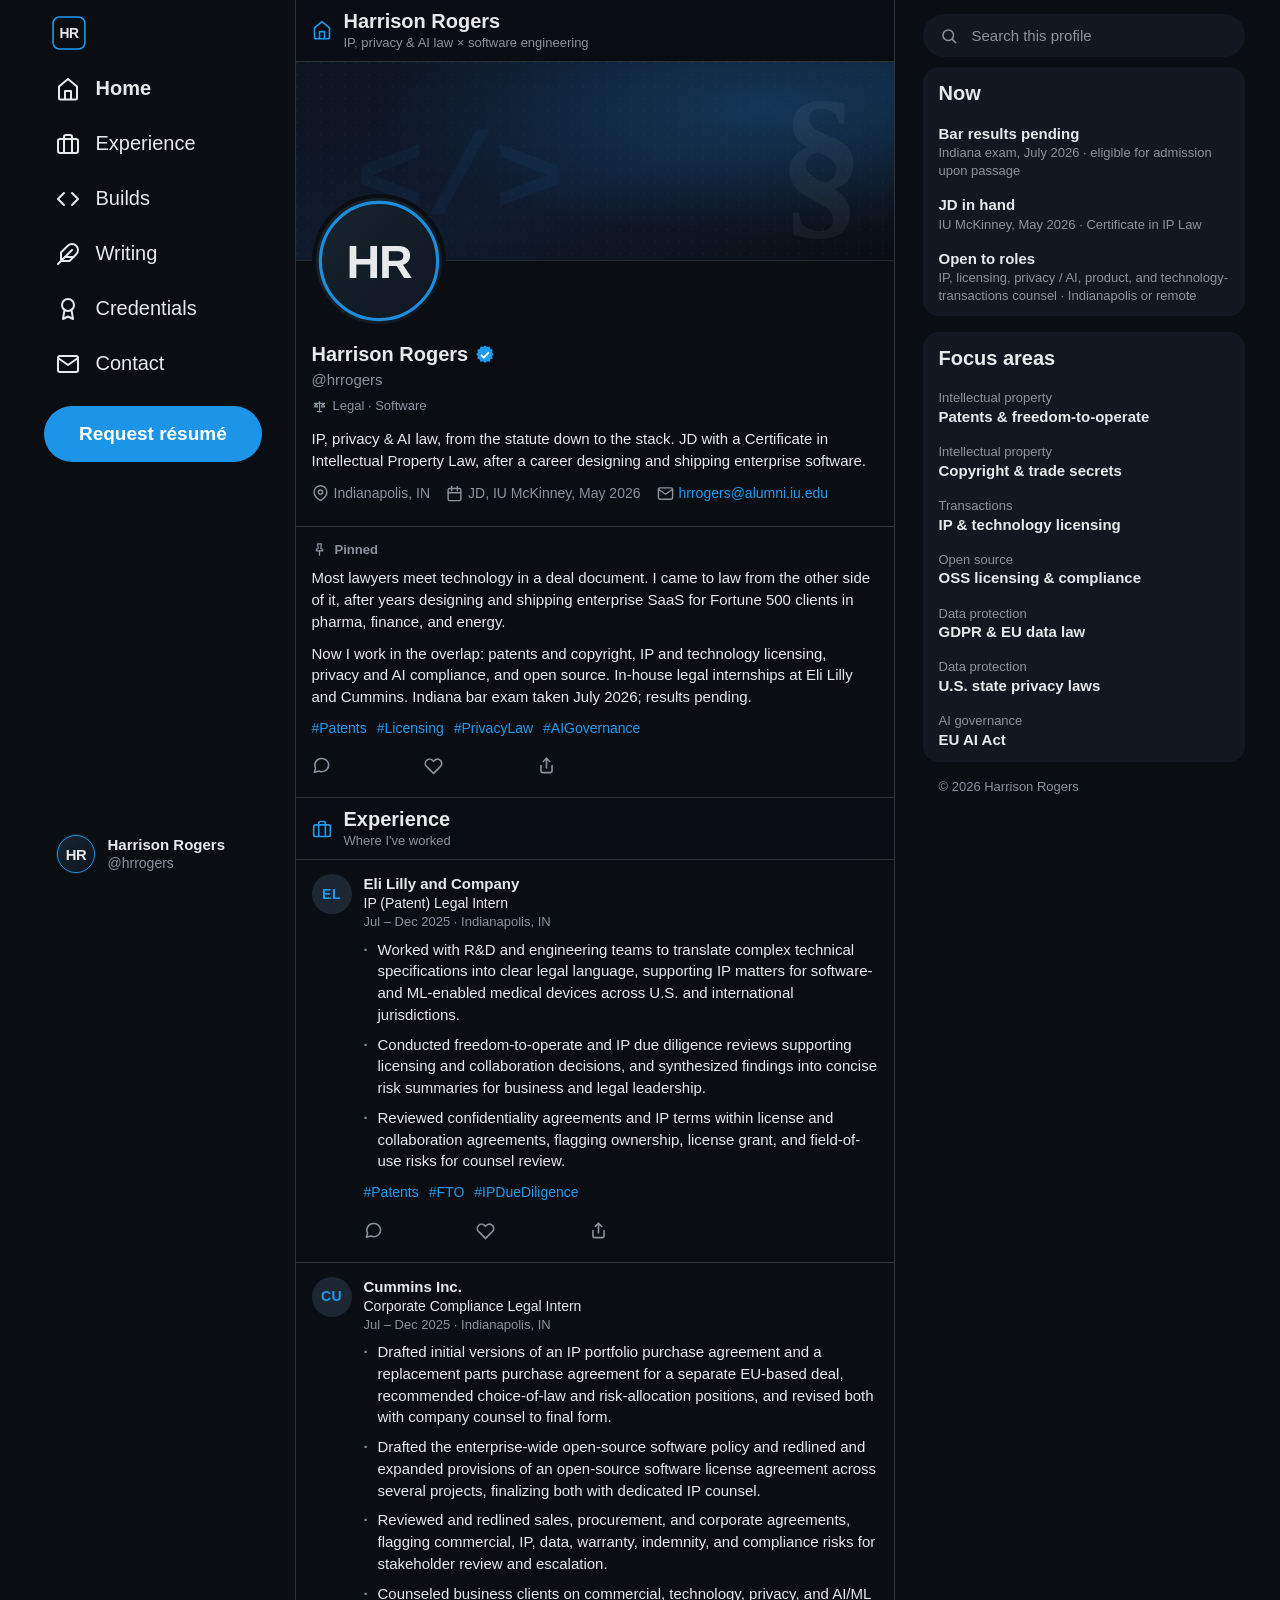
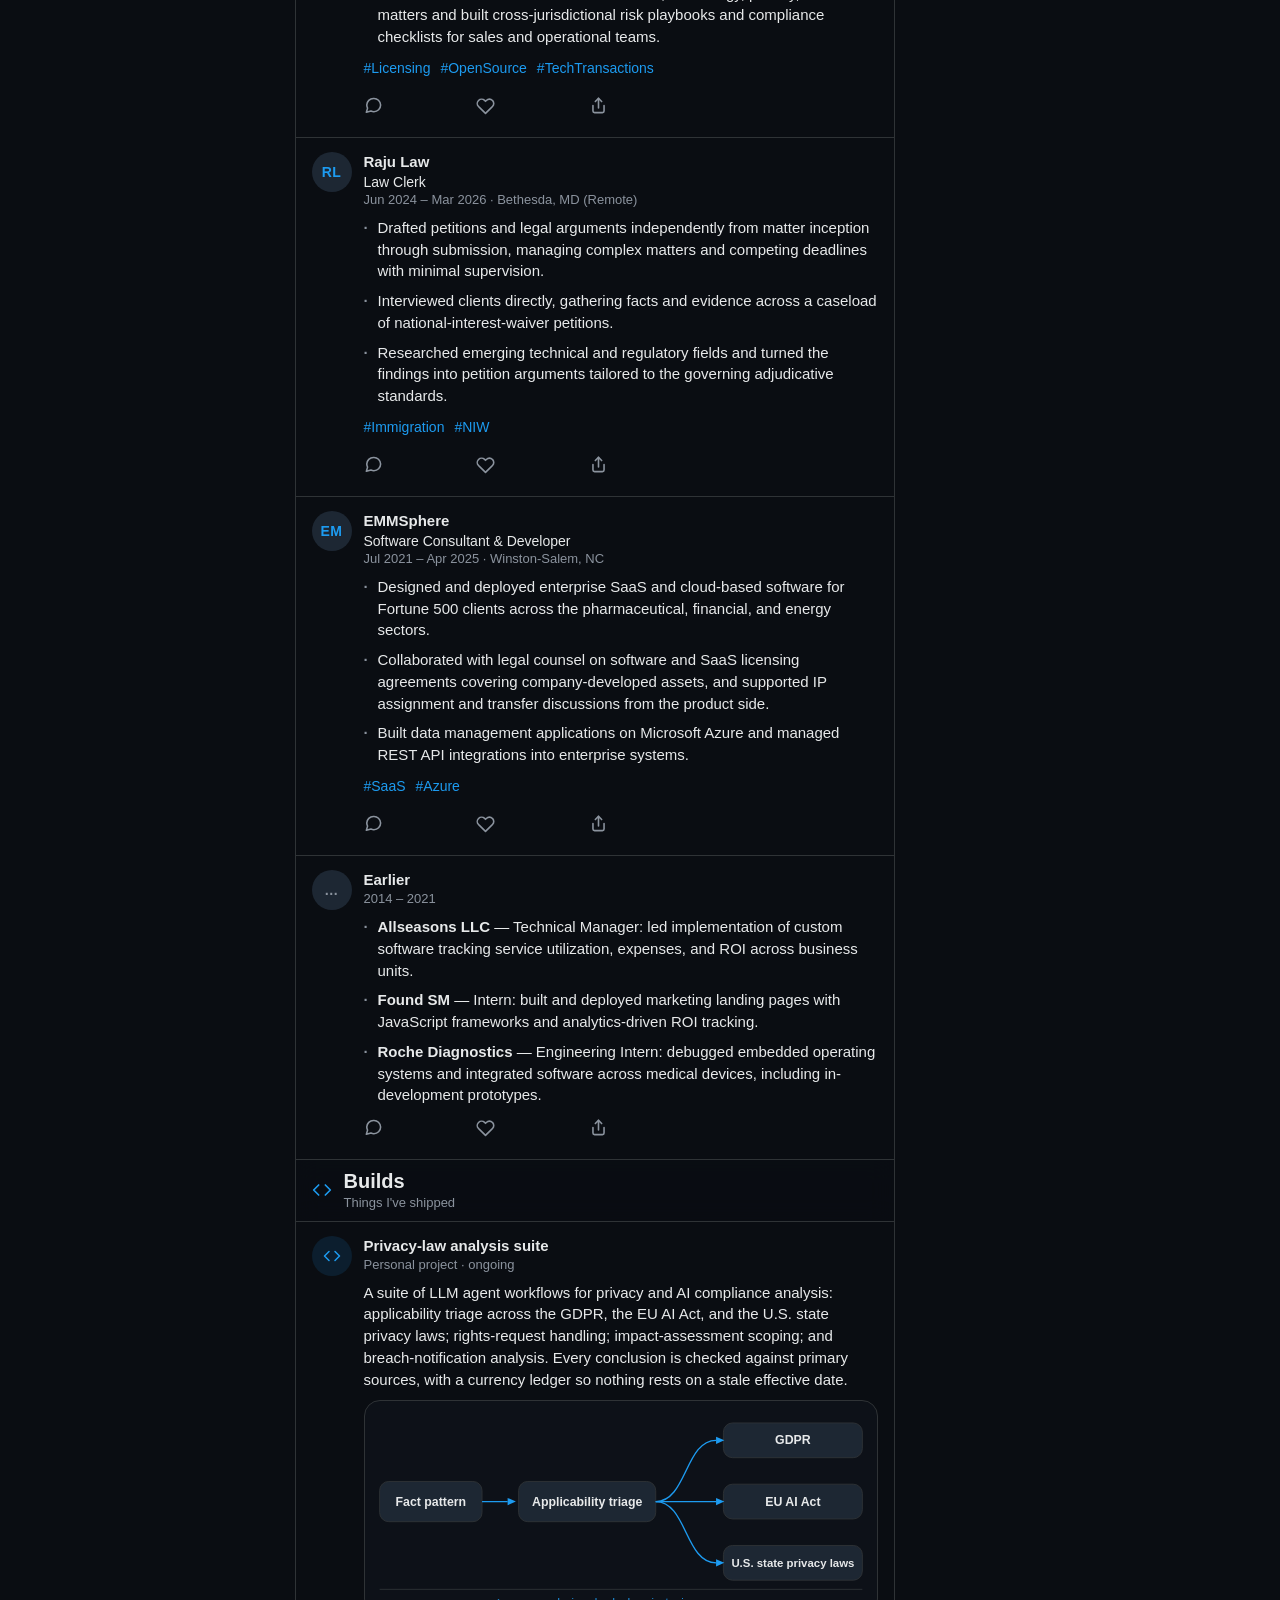
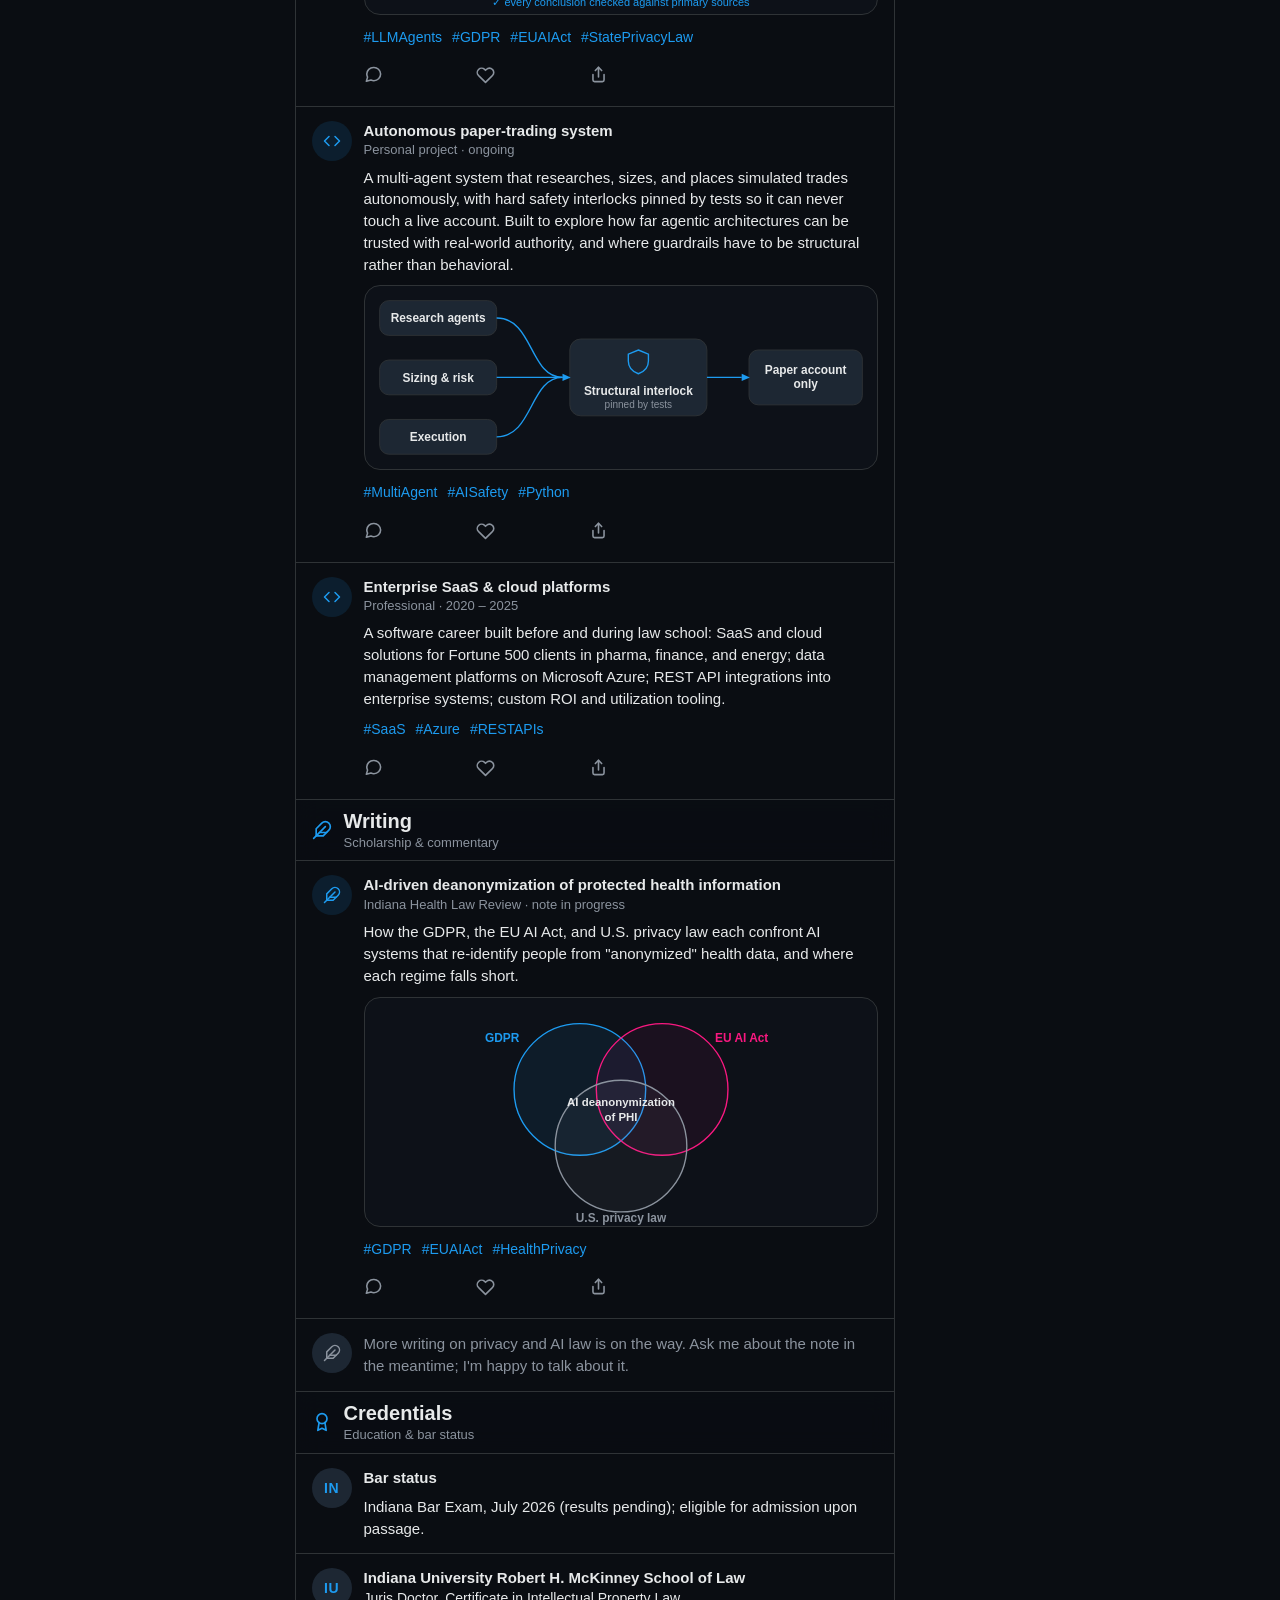
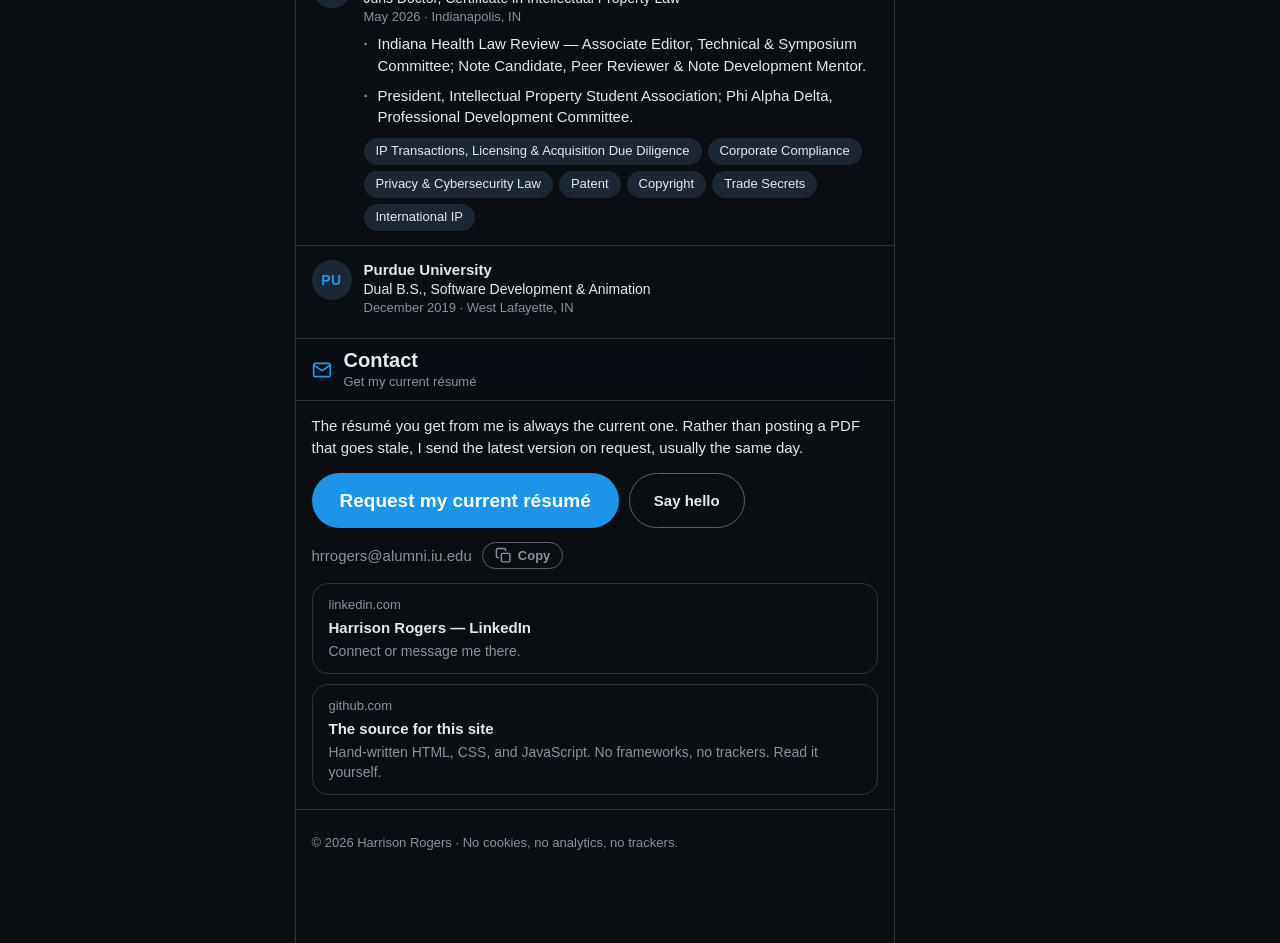
==== commit d74ab344: "Visual pass: diagram media, link-preview cards, profile chrome - X-style media frames with inline SV" ====
--- a/index.html
+++ b/index.html
@@ -66,6 +66,7 @@
     <symbol id="i-heart" viewBox="0 0 24 24"><path d="M20.8 5.6a5.4 5.4 0 0 0-7.7 0L12 6.7l-1.1-1.1a5.4 5.4 0 0 0-7.7 7.7l1.1 1.1L12 22l7.7-7.6 1.1-1.1a5.4 5.4 0 0 0 0-7.7Z"/></symbol>
     <symbol id="i-share" viewBox="0 0 24 24"><line x1="12" y1="15" x2="12" y2="3"/><polyline points="8 7 12 3 16 7"/><path d="M5 12v7a2 2 0 0 0 2 2h10a2 2 0 0 0 2-2v-7"/></symbol>
     <symbol id="i-search" viewBox="0 0 24 24"><circle cx="11" cy="11" r="7"/><line x1="16.5" y1="16.5" x2="21" y2="21"/></symbol>
+    <symbol id="i-scale" viewBox="0 0 24 24"><line x1="12" y1="4" x2="12" y2="20"/><line x1="4" y1="7" x2="20" y2="7"/><path d="M6.5 7 4 12.5h5L6.5 7Z"/><path d="M17.5 7 15 12.5h5L17.5 7Z"/><line x1="8.5" y1="20" x2="15.5" y2="20"/></symbol>
   </defs>
 </svg>
 
@@ -117,8 +118,11 @@
     <!-- ~~~~~~~~~~ HOME / PROFILE ~~~~~~~~~~ -->
     <section id="home" aria-labelledby="home-title">
       <div class="section-header">
-        <h1 id="home-title">Harrison Rogers</h1>
-        <p class="section-sub">IP, privacy &amp; AI law × software engineering</p>
+        <svg class="icon section-header-icon" aria-hidden="true"><use href="#i-home"/></svg>
+        <div class="section-header-text">
+          <h1 id="home-title">Harrison Rogers</h1>
+          <p class="section-sub">IP, privacy &amp; AI law × software engineering</p>
+        </div>
       </div>
 
       <div class="profile">
@@ -141,6 +145,9 @@
             </span>
           </div>
           <p class="handle">@hrrogers</p>
+          <p class="category-chip">
+            <svg class="icon icon-chip" aria-hidden="true"><use href="#i-scale"/></svg>Legal · Software
+          </p>
 
           <p class="bio">
             IP, privacy &amp; AI law, from the statute down to the stack.
@@ -186,8 +193,11 @@
     <!-- ~~~~~~~~~~ EXPERIENCE ~~~~~~~~~~ -->
     <section id="experience" aria-labelledby="experience-title">
       <div class="section-header">
-        <h2 id="experience-title">Experience</h2>
-        <p class="section-sub">Where I've worked</p>
+        <svg class="icon section-header-icon" aria-hidden="true"><use href="#i-work"/></svg>
+        <div class="section-header-text">
+          <h2 id="experience-title">Experience</h2>
+          <p class="section-sub">Where I've worked</p>
+        </div>
       </div>
 
       <article class="card" id="xp-lilly">
@@ -303,8 +313,11 @@
     <!-- ~~~~~~~~~~ BUILDS ~~~~~~~~~~ -->
     <section id="builds" aria-labelledby="builds-title">
       <div class="section-header">
-        <h2 id="builds-title">Builds</h2>
-        <p class="section-sub">Things I've shipped</p>
+        <svg class="icon section-header-icon" aria-hidden="true"><use href="#i-code"/></svg>
+        <div class="section-header-text">
+          <h2 id="builds-title">Builds</h2>
+          <p class="section-sub">Things I've shipped</p>
+        </div>
       </div>
 
       <article class="card" id="build-privacy-suite">
@@ -323,6 +336,39 @@
             breach-notification analysis. Every conclusion is checked against primary
             sources, with a currency ledger so nothing rests on a stale effective date.
           </p>
+          <figure class="card-media" role="img"
+                  aria-label="Diagram: a fact pattern flows through applicability triage into the GDPR, the EU AI Act, and the U.S. state privacy laws, with every conclusion checked against primary sources.">
+            <svg viewBox="0 0 560 232" aria-hidden="true">
+              <g fill="#1d2733" stroke="#2f3336">
+                <rect x="16" y="88" width="112" height="44" rx="10"/>
+                <rect x="168" y="88" width="150" height="44" rx="10"/>
+                <rect x="392" y="24" width="152" height="38" rx="10"/>
+                <rect x="392" y="91" width="152" height="38" rx="10"/>
+                <rect x="392" y="158" width="152" height="38" rx="10"/>
+              </g>
+              <g stroke="#1d9bf0" stroke-width="1.5" fill="none">
+                <path d="M128 110h28"/>
+                <path d="M318 110c34 0 32 -67 66 -67"/>
+                <path d="M318 110h66"/>
+                <path d="M318 110c34 0 32 67 66 67"/>
+              </g>
+              <g fill="#1d9bf0" stroke="none">
+                <path d="M156 106l9 4-9 4z"/>
+                <path d="M384 39l9 4-9 4z"/>
+                <path d="M384 106l9 4-9 4z"/>
+                <path d="M384 173l9 4-9 4z"/>
+              </g>
+              <g fill="#e7e9ea" font-size="13.5" font-weight="700" text-anchor="middle">
+                <text x="72" y="114.5">Fact pattern</text>
+                <text x="243" y="114.5">Applicability triage</text>
+                <text x="468" y="47.5">GDPR</text>
+                <text x="468" y="114.5">EU AI Act</text>
+                <text x="468" y="181.5" font-size="12.5">U.S. state privacy laws</text>
+              </g>
+              <line x1="16" y1="206" x2="544" y2="206" stroke="#2f3336"/>
+              <text x="280" y="224" fill="#1d9bf0" font-size="12" text-anchor="middle">✓ every conclusion checked against primary sources</text>
+            </svg>
+          </figure>
           <p class="tags"><span>#LLMAgents</span> <span>#GDPR</span> <span>#EUAIAct</span> <span>#StatePrivacyLaw</span></p>
           <div class="card-actions">
             <a class="action action-reply" href="mailto:hrrogers@alumni.iu.edu?subject=Question%20about%20your%20privacy-law%20analysis%20suite" aria-label="Email me about the privacy-law analysis suite" title="Ask me about this"><span class="action-ico"><svg class="icon" aria-hidden="true"><use href="#i-bubble"/></svg></span></a>
@@ -348,6 +394,38 @@
             trusted with real-world authority, and where guardrails have to be structural
             rather than behavioral.
           </p>
+          <figure class="card-media" role="img"
+                  aria-label="Diagram: research, sizing, and execution agents feed a structural interlock pinned by tests, which only ever reaches a paper trading account.">
+            <svg viewBox="0 0 560 200" aria-hidden="true">
+              <g fill="#1d2733" stroke="#2f3336">
+                <rect x="16" y="16" width="128" height="38" rx="10"/>
+                <rect x="16" y="81" width="128" height="38" rx="10"/>
+                <rect x="16" y="146" width="128" height="38" rx="10"/>
+                <rect x="224" y="58" width="150" height="84" rx="12"/>
+                <rect x="420" y="70" width="124" height="60" rx="10"/>
+              </g>
+              <g stroke="#1d9bf0" stroke-width="1.5" fill="none">
+                <path d="M144 35c40 0 36 65 72 65"/>
+                <path d="M144 100h72"/>
+                <path d="M144 165c40 0 36 -65 72 -65"/>
+                <path d="M374 100h38"/>
+                <path d="M299 70l11 4.5v7.5c0 7.5-5.5 12-11 14-5.5-2-11-6.5-11-14v-7.5z"/>
+              </g>
+              <g fill="#1d9bf0" stroke="none">
+                <path d="M216 96l9 4-9 4z"/>
+                <path d="M412 96l9 4-9 4z"/>
+              </g>
+              <g fill="#e7e9ea" font-size="13" font-weight="700" text-anchor="middle">
+                <text x="80" y="39.5">Research agents</text>
+                <text x="80" y="104.5">Sizing &amp; risk</text>
+                <text x="80" y="169.5">Execution</text>
+                <text x="299" y="119">Structural interlock</text>
+                <text x="482" y="96">Paper account</text>
+                <text x="482" y="112">only</text>
+              </g>
+              <text x="299" y="134" fill="#8b939e" font-size="11" text-anchor="middle">pinned by tests</text>
+            </svg>
+          </figure>
           <p class="tags"><span>#MultiAgent</span> <span>#AISafety</span> <span>#Python</span></p>
           <div class="card-actions">
             <a class="action action-reply" href="mailto:hrrogers@alumni.iu.edu?subject=Question%20about%20your%20paper-trading%20system" aria-label="Email me about the paper-trading system" title="Ask me about this"><span class="action-ico"><svg class="icon" aria-hidden="true"><use href="#i-bubble"/></svg></span></a>
@@ -385,8 +463,11 @@
     <!-- ~~~~~~~~~~ WRITING ~~~~~~~~~~ -->
     <section id="writing" aria-labelledby="writing-title">
       <div class="section-header">
-        <h2 id="writing-title">Writing</h2>
-        <p class="section-sub">Scholarship &amp; commentary</p>
+        <svg class="icon section-header-icon" aria-hidden="true"><use href="#i-feather"/></svg>
+        <div class="section-header-text">
+          <h2 id="writing-title">Writing</h2>
+          <p class="section-sub">Scholarship &amp; commentary</p>
+        </div>
       </div>
 
       <article class="card" id="note-deanon">
@@ -403,6 +484,23 @@
             that re-identify people from "anonymized" health data, and where each
             regime falls short.
           </p>
+          <figure class="card-media" role="img"
+                  aria-label="Venn diagram: the GDPR, the EU AI Act, and U.S. privacy law overlap on AI deanonymization of protected health information.">
+            <svg viewBox="0 0 560 250" aria-hidden="true">
+              <circle cx="235" cy="100" r="72" fill="rgba(29,155,240,0.08)" stroke="#1d9bf0" stroke-width="1.5"/>
+              <circle cx="325" cy="100" r="72" fill="rgba(249,24,128,0.06)" stroke="#f91880" stroke-width="1.5"/>
+              <circle cx="280" cy="162" r="72" fill="rgba(139,147,158,0.07)" stroke="#8b939e" stroke-width="1.5"/>
+              <g font-size="13" font-weight="700" text-anchor="middle">
+                <text x="150" y="48" fill="#1d9bf0">GDPR</text>
+                <text x="412" y="48" fill="#f91880">EU AI Act</text>
+                <text x="280" y="245" fill="#8b939e">U.S. privacy law</text>
+              </g>
+              <g fill="#e7e9ea" font-size="12.5" font-weight="700" text-anchor="middle">
+                <text x="280" y="118">AI deanonymization</text>
+                <text x="280" y="134">of PHI</text>
+              </g>
+            </svg>
+          </figure>
           <p class="tags"><span>#GDPR</span> <span>#EUAIAct</span> <span>#HealthPrivacy</span></p>
           <div class="card-actions">
             <a class="action action-reply" href="mailto:hrrogers@alumni.iu.edu?subject=Question%20about%20your%20deanonymization%20note" aria-label="Email me about the deanonymization note" title="Ask me about this"><span class="action-ico"><svg class="icon" aria-hidden="true"><use href="#i-bubble"/></svg></span></a>
@@ -419,7 +517,7 @@
         <div class="card-main">
           <p class="quiet">
             More writing on privacy and AI law is on the way. Ask me about the note in
-            the meantime — I'm happy to talk about it.
+            the meantime; I'm happy to talk about it.
           </p>
         </div>
       </article>
@@ -428,8 +526,11 @@
     <!-- ~~~~~~~~~~ CREDENTIALS ~~~~~~~~~~ -->
     <section id="credentials" aria-labelledby="credentials-title">
       <div class="section-header">
-        <h2 id="credentials-title">Credentials</h2>
-        <p class="section-sub">Education &amp; bar status</p>
+        <svg class="icon section-header-icon" aria-hidden="true"><use href="#i-award"/></svg>
+        <div class="section-header-text">
+          <h2 id="credentials-title">Credentials</h2>
+          <p class="section-sub">Education &amp; bar status</p>
+        </div>
       </div>
 
       <article class="card">
@@ -482,8 +583,11 @@
     <!-- ~~~~~~~~~~ CONTACT ~~~~~~~~~~ -->
     <section id="contact" aria-labelledby="contact-title">
       <div class="section-header">
-        <h2 id="contact-title">Contact</h2>
-        <p class="section-sub">Get my current résumé</p>
+        <svg class="icon section-header-icon" aria-hidden="true"><use href="#i-mail"/></svg>
+        <div class="section-header-text">
+          <h2 id="contact-title">Contact</h2>
+          <p class="section-sub">Get my current résumé</p>
+        </div>
       </div>
 
       <article class="card contact-card">
@@ -507,7 +611,18 @@
               <span class="btn-copy-label">Copy</span>
             </button>
           </p>
-          <p class="contact-links"><a href="https://www.linkedin.com/in/harrison-rogers-2a4768202/" rel="me">LinkedIn</a></p>
+          <div class="link-cards">
+            <a class="link-card" href="https://www.linkedin.com/in/harrison-rogers-2a4768202/" rel="me">
+              <span class="link-card-domain">linkedin.com</span>
+              <span class="link-card-title">Harrison Rogers — LinkedIn</span>
+              <span class="link-card-desc">Connect or message me there.</span>
+            </a>
+            <a class="link-card" href="https://github.com/centersnarrison97-svg/portfolio">
+              <span class="link-card-domain">github.com</span>
+              <span class="link-card-title">The source for this site</span>
+              <span class="link-card-desc">Hand-written HTML, CSS, and JavaScript. No frameworks, no trackers. Read it yourself.</span>
+            </a>
+          </div>
         </div>
       </article>
 
--- a/css/styles.css
+++ b/css/styles.css
@@ -172,6 +172,7 @@
 
 .section-header {
   position: sticky; top: 0; z-index: 10;
+  display: flex; align-items: center; gap: 12px;
   padding: 8px 16px;
   background: var(--header-blur);
   -webkit-backdrop-filter: blur(12px);
@@ -181,6 +182,10 @@
 .section-header h1, .section-header h2 {
   margin: 0; font-size: 20px; font-weight: 800; line-height: 1.3;
 }
+.section-header-icon {
+  width: 20px; height: 20px; flex-shrink: 0;
+  color: var(--accent);
+}
 .section-sub {
   margin: 0; font-size: 13px; color: var(--text-secondary);
 }
@@ -209,7 +214,13 @@
 .badge { display: inline-flex; align-items: center; }
 .icon-seal { width: 22px; height: 22px; fill: var(--accent); }
 
-.handle { margin: 0 0 12px 0; color: var(--text-secondary); font-size: 15px; }
+.handle { margin: 0 0 6px 0; color: var(--text-secondary); font-size: 15px; }
+.category-chip {
+  display: inline-flex; align-items: center; gap: 6px;
+  margin: 0 0 12px 0;
+  color: var(--text-secondary); font-size: 13px;
+}
+.icon-chip { width: 15px; height: 15px; }
 .bio { margin: 0 0 12px 0; font-size: 15px; }
 
 .meta-row {
@@ -291,6 +302,36 @@
 .quiet { color: var(--text-secondary); }
 
 .points + .tags { margin-top: 10px; }
+
+/* ---------- card media (diagram attachments) ---------- */
+
+.card-media {
+  margin: 4px 0 12px 0;
+  border: 1px solid var(--border);
+  border-radius: var(--radius-card);
+  overflow: hidden;
+  background: #0d1118;
+}
+.card-media svg { display: block; width: 100%; height: auto; }
+.card-media text { font-family: var(--font); }
+
+/* ---------- link preview cards ---------- */
+
+.link-cards { margin-top: 14px; }
+.link-card {
+  display: block;
+  border: 1px solid var(--border);
+  border-radius: var(--radius-card);
+  padding: 12px 16px;
+  margin-top: 10px;
+  color: var(--text);
+  transition: background 0.15s ease;
+}
+.link-card:hover { background: var(--bg-hover); text-decoration: none; }
+.link-card span { display: block; }
+.link-card-domain { color: var(--text-secondary); font-size: 13px; }
+.link-card-title { font-weight: 700; font-size: 15px; margin: 2px 0; }
+.link-card-desc { color: var(--text-secondary); font-size: 14px; }
 
 /* ---------- card action rows ---------- */
 
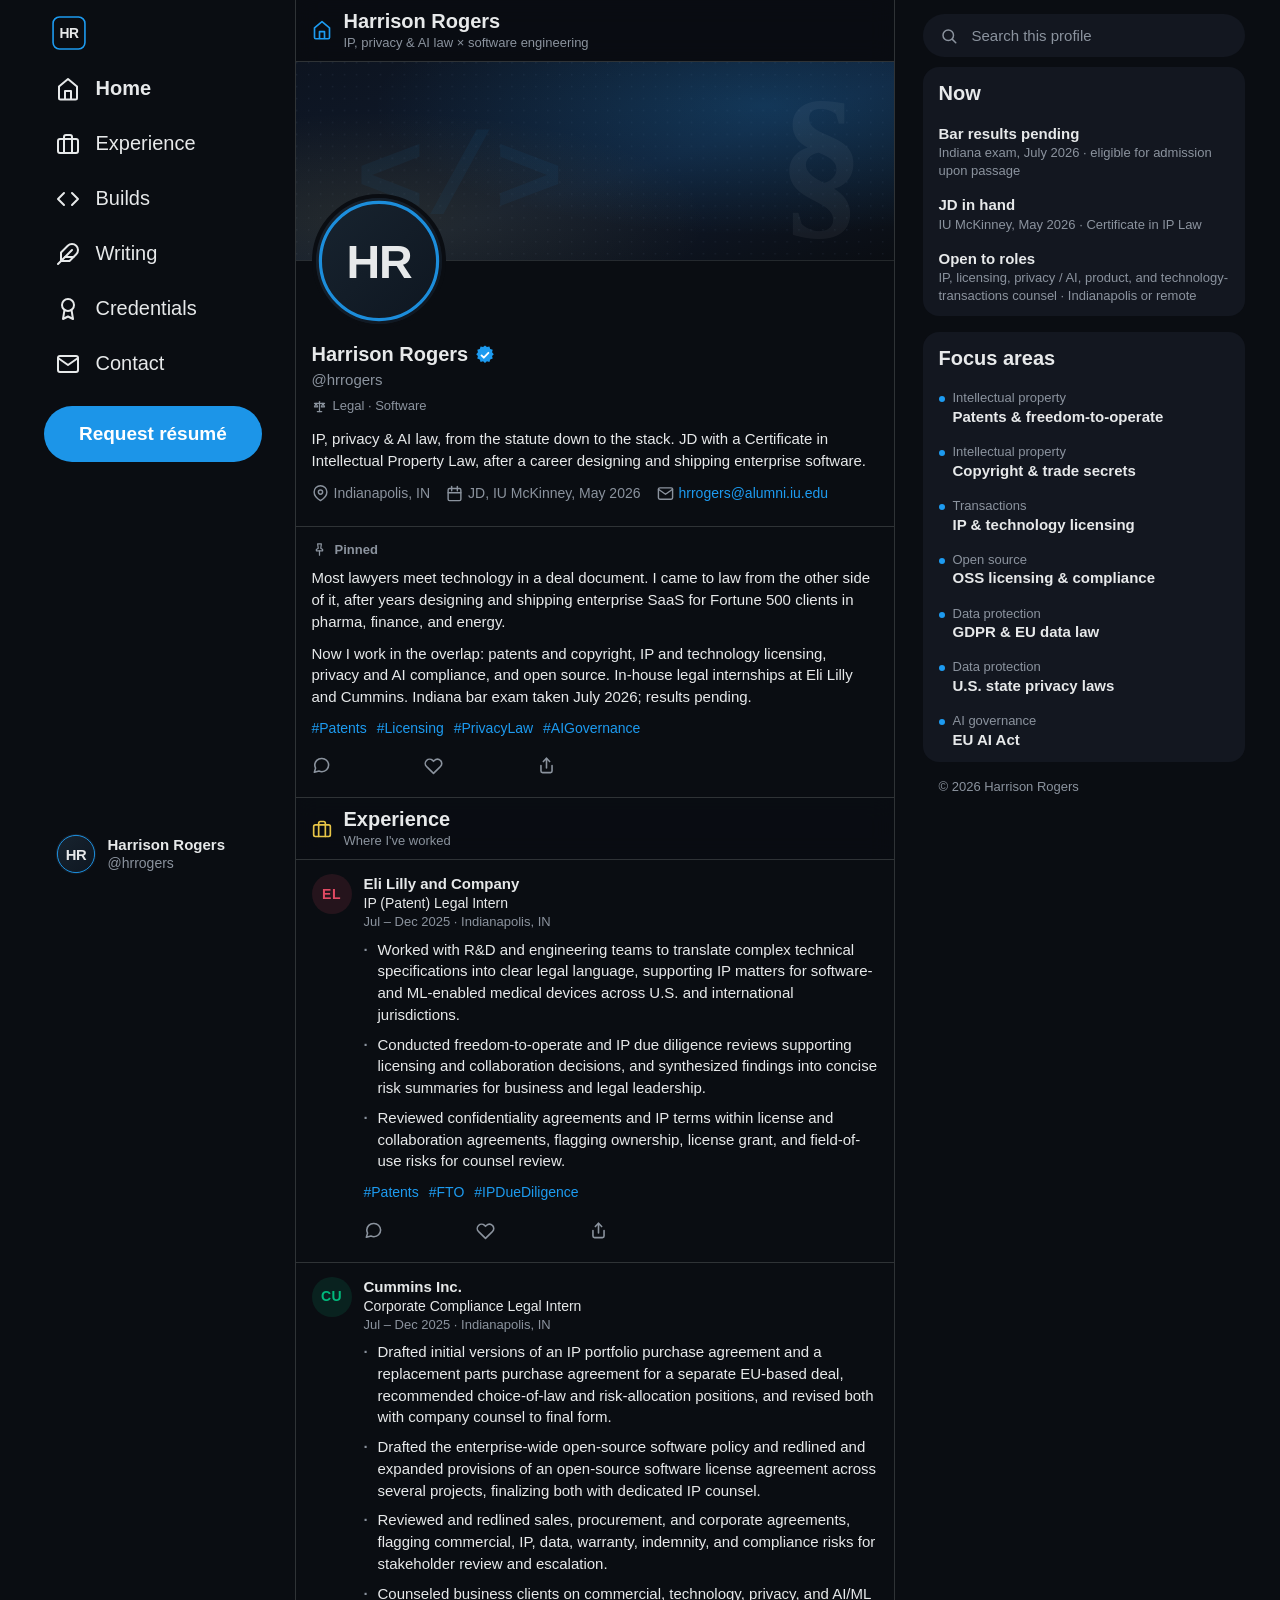
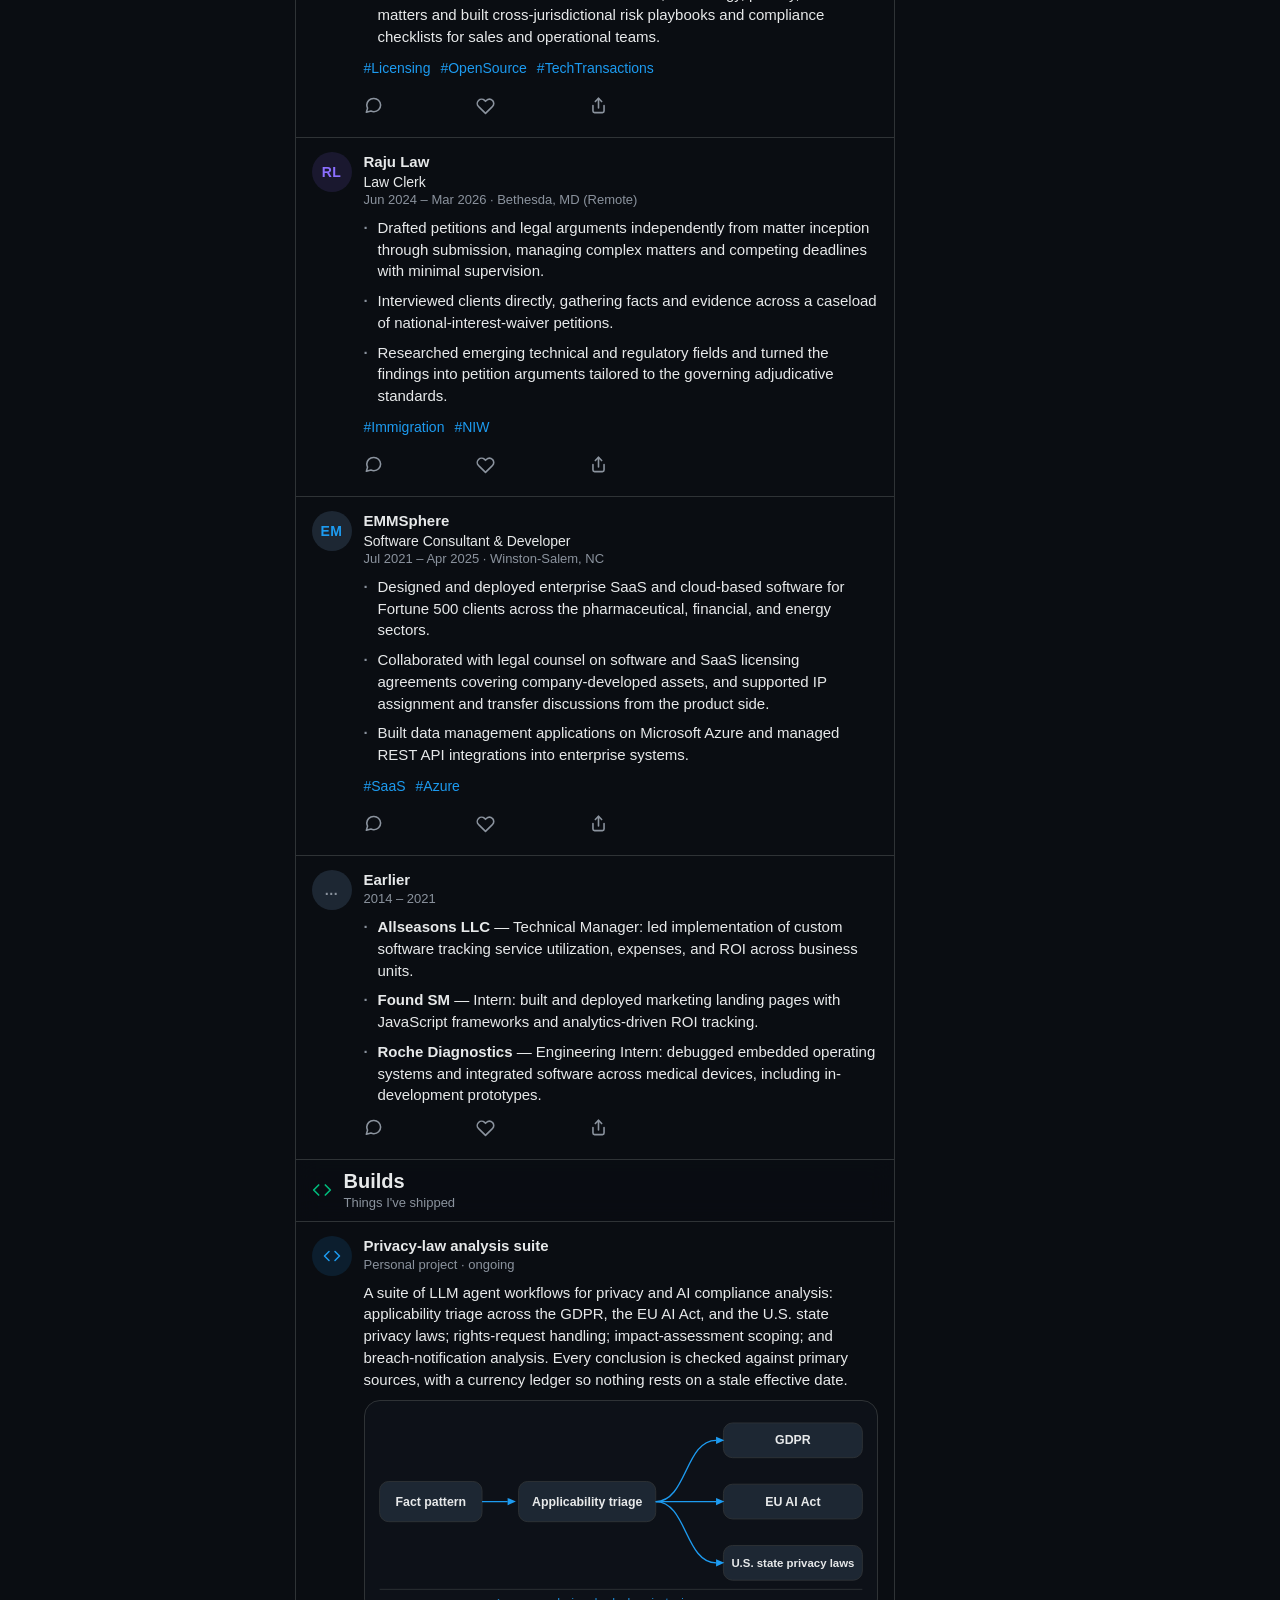
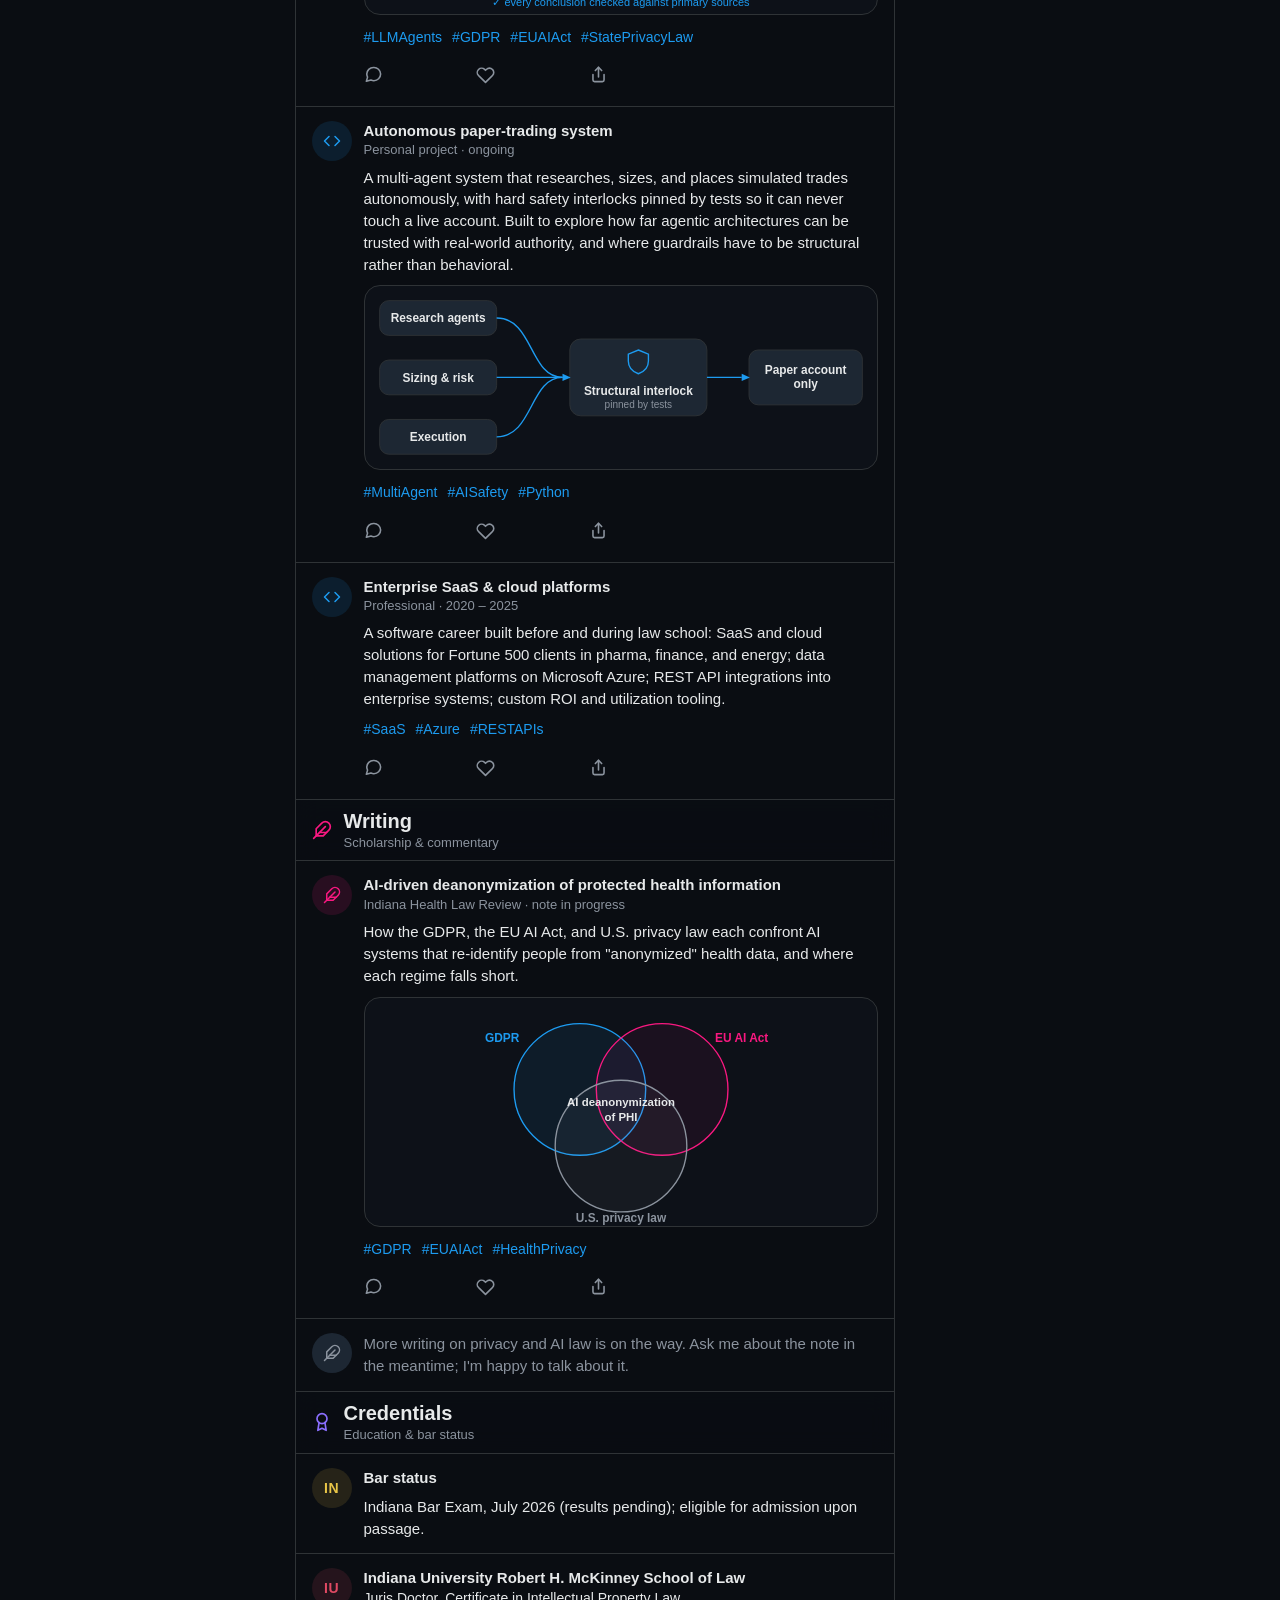
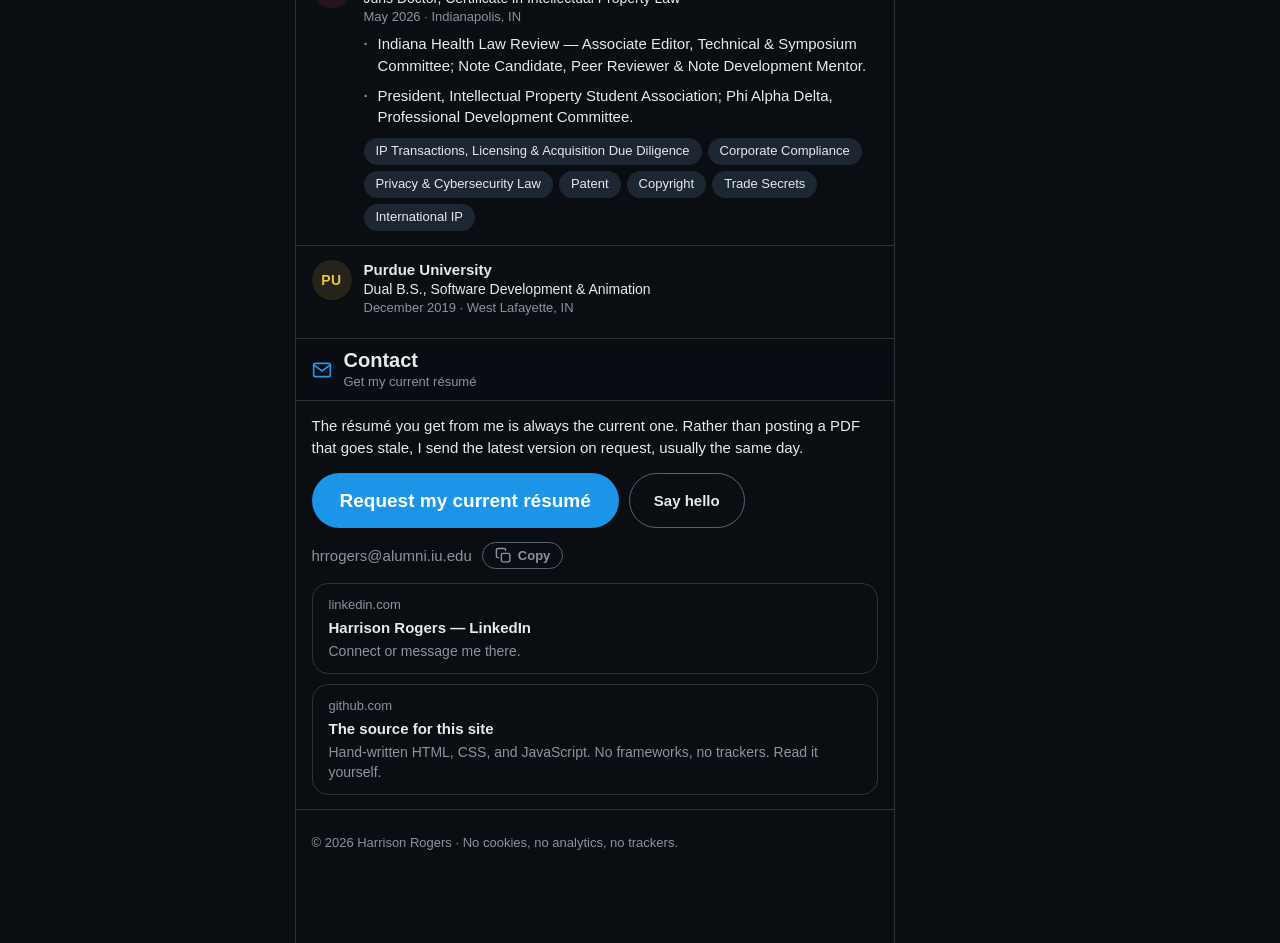
==== commit 988a4d1e: "Color diversity from X's extended palette - Per-org avatar hues: IU/Lilly crimson, Purdue/Indiana go" ====
--- a/index.html
+++ b/index.html
@@ -201,7 +201,7 @@
       </div>
 
       <article class="card" id="xp-lilly">
-        <div class="org-avatar" aria-hidden="true">EL</div>
+        <div class="org-avatar org-crimson" aria-hidden="true">EL</div>
         <div class="card-main">
           <header class="card-head">
             <h3 class="card-org">Eli Lilly and Company</h3>
@@ -223,7 +223,7 @@
       </article>
 
       <article class="card" id="xp-cummins">
-        <div class="org-avatar" aria-hidden="true">CU</div>
+        <div class="org-avatar org-green" aria-hidden="true">CU</div>
         <div class="card-main">
           <header class="card-head">
             <h3 class="card-org">Cummins Inc.</h3>
@@ -246,7 +246,7 @@
       </article>
 
       <article class="card" id="xp-raju">
-        <div class="org-avatar" aria-hidden="true">RL</div>
+        <div class="org-avatar org-purple" aria-hidden="true">RL</div>
         <div class="card-main">
           <header class="card-head">
             <h3 class="card-org">Raju Law</h3>
@@ -471,7 +471,7 @@
       </div>
 
       <article class="card" id="note-deanon">
-        <div class="org-avatar org-avatar-accent" aria-hidden="true">
+        <div class="org-avatar org-pink" aria-hidden="true">
           <svg class="icon" aria-hidden="true"><use href="#i-feather"/></svg>
         </div>
         <div class="card-main">
@@ -534,7 +534,7 @@
       </div>
 
       <article class="card">
-        <div class="org-avatar" aria-hidden="true">IN</div>
+        <div class="org-avatar org-gold" aria-hidden="true">IN</div>
         <div class="card-main">
           <header class="card-head">
             <h3 class="card-org">Bar status</h3>
@@ -545,7 +545,7 @@
       </article>
 
       <article class="card">
-        <div class="org-avatar" aria-hidden="true">IU</div>
+        <div class="org-avatar org-crimson" aria-hidden="true">IU</div>
         <div class="card-main">
           <header class="card-head">
             <h3 class="card-org">Indiana University Robert H. McKinney School of Law</h3>
@@ -569,7 +569,7 @@
       </article>
 
       <article class="card">
-        <div class="org-avatar" aria-hidden="true">PU</div>
+        <div class="org-avatar org-gold" aria-hidden="true">PU</div>
         <div class="card-main">
           <header class="card-head">
             <h3 class="card-org">Purdue University</h3>
@@ -673,13 +673,13 @@
     <div class="widget">
       <h2 class="widget-title">Focus areas</h2>
       <ul class="widget-list widget-trends">
-        <li><span class="widget-item-sub">Intellectual property</span><span class="widget-item-main">Patents &amp; freedom-to-operate</span></li>
-        <li><span class="widget-item-sub">Intellectual property</span><span class="widget-item-main">Copyright &amp; trade secrets</span></li>
-        <li><span class="widget-item-sub">Transactions</span><span class="widget-item-main">IP &amp; technology licensing</span></li>
-        <li><span class="widget-item-sub">Open source</span><span class="widget-item-main">OSS licensing &amp; compliance</span></li>
+        <li class="trend-gold"><span class="widget-item-sub">Intellectual property</span><span class="widget-item-main">Patents &amp; freedom-to-operate</span></li>
+        <li class="trend-gold"><span class="widget-item-sub">Intellectual property</span><span class="widget-item-main">Copyright &amp; trade secrets</span></li>
+        <li class="trend-purple"><span class="widget-item-sub">Transactions</span><span class="widget-item-main">IP &amp; technology licensing</span></li>
+        <li class="trend-green"><span class="widget-item-sub">Open source</span><span class="widget-item-main">OSS licensing &amp; compliance</span></li>
         <li><span class="widget-item-sub">Data protection</span><span class="widget-item-main">GDPR &amp; EU data law</span></li>
         <li><span class="widget-item-sub">Data protection</span><span class="widget-item-main">U.S. state privacy laws</span></li>
-        <li><span class="widget-item-sub">AI governance</span><span class="widget-item-main">EU AI Act</span></li>
+        <li class="trend-pink"><span class="widget-item-sub">AI governance</span><span class="widget-item-main">EU AI Act</span></li>
       </ul>
     </div>
 
--- a/css/styles.css
+++ b/css/styles.css
@@ -21,6 +21,14 @@
   --accent-soft: rgba(29, 155, 240, 0.12);
   --like: #f91880;                 /* X's like pink */
   --like-soft: rgba(249, 24, 128, 0.12);
+  --green: #00ba7c;                /* X's extended palette, tuned for this bg */
+  --green-soft: rgba(0, 186, 124, 0.12);
+  --gold: #e8c547;
+  --gold-soft: rgba(232, 197, 71, 0.12);
+  --purple: #8b6fff;
+  --purple-soft: rgba(139, 111, 255, 0.12);
+  --crimson: #e04a63;              /* IU-adjacent red, readable on dark */
+  --crimson-soft: rgba(224, 74, 99, 0.12);
   --header-blur: rgba(10, 13, 18, 0.78);
 
   --radius-card: 16px;
@@ -186,6 +194,10 @@
   width: 20px; height: 20px; flex-shrink: 0;
   color: var(--accent);
 }
+#experience .section-header-icon { color: var(--gold); }
+#builds .section-header-icon { color: var(--green); }
+#writing .section-header-icon { color: var(--like); }
+#credentials .section-header-icon { color: var(--purple); }
 .section-sub {
   margin: 0; font-size: 13px; color: var(--text-secondary);
 }
@@ -263,6 +275,11 @@
 }
 .org-avatar-muted { color: var(--text-secondary); }
 .org-avatar-accent { background: var(--accent-soft); }
+.org-crimson { color: var(--crimson); background: var(--crimson-soft); }
+.org-green { color: var(--green); background: var(--green-soft); }
+.org-purple { color: var(--purple); background: var(--purple-soft); }
+.org-gold { color: var(--gold); background: var(--gold-soft); }
+.org-pink { color: var(--like); background: var(--like-soft); }
 .org-avatar .icon { width: 18px; height: 18px; }
 
 .card-head {
@@ -461,8 +478,20 @@
 .widget-list { list-style: none; margin: 0; padding: 4px 0; }
 .widget-list li {
   display: flex; flex-direction: column;
+  position: relative;
   padding: 8px 16px; line-height: 1.35;
 }
+.widget-trends li { padding-left: 30px; }
+.widget-trends li::before {
+  content: ""; position: absolute;
+  left: 16px; top: 15px;
+  width: 6px; height: 6px; border-radius: var(--radius-full);
+  background: var(--accent);
+}
+.trend-gold::before { background: var(--gold); }
+.trend-green::before { background: var(--green); }
+.trend-purple::before { background: var(--purple); }
+.trend-pink::before { background: var(--like); }
 .widget-item-main { font-weight: 700; font-size: 15px; }
 .widget-item-sub { color: var(--text-secondary); font-size: 13px; }
 
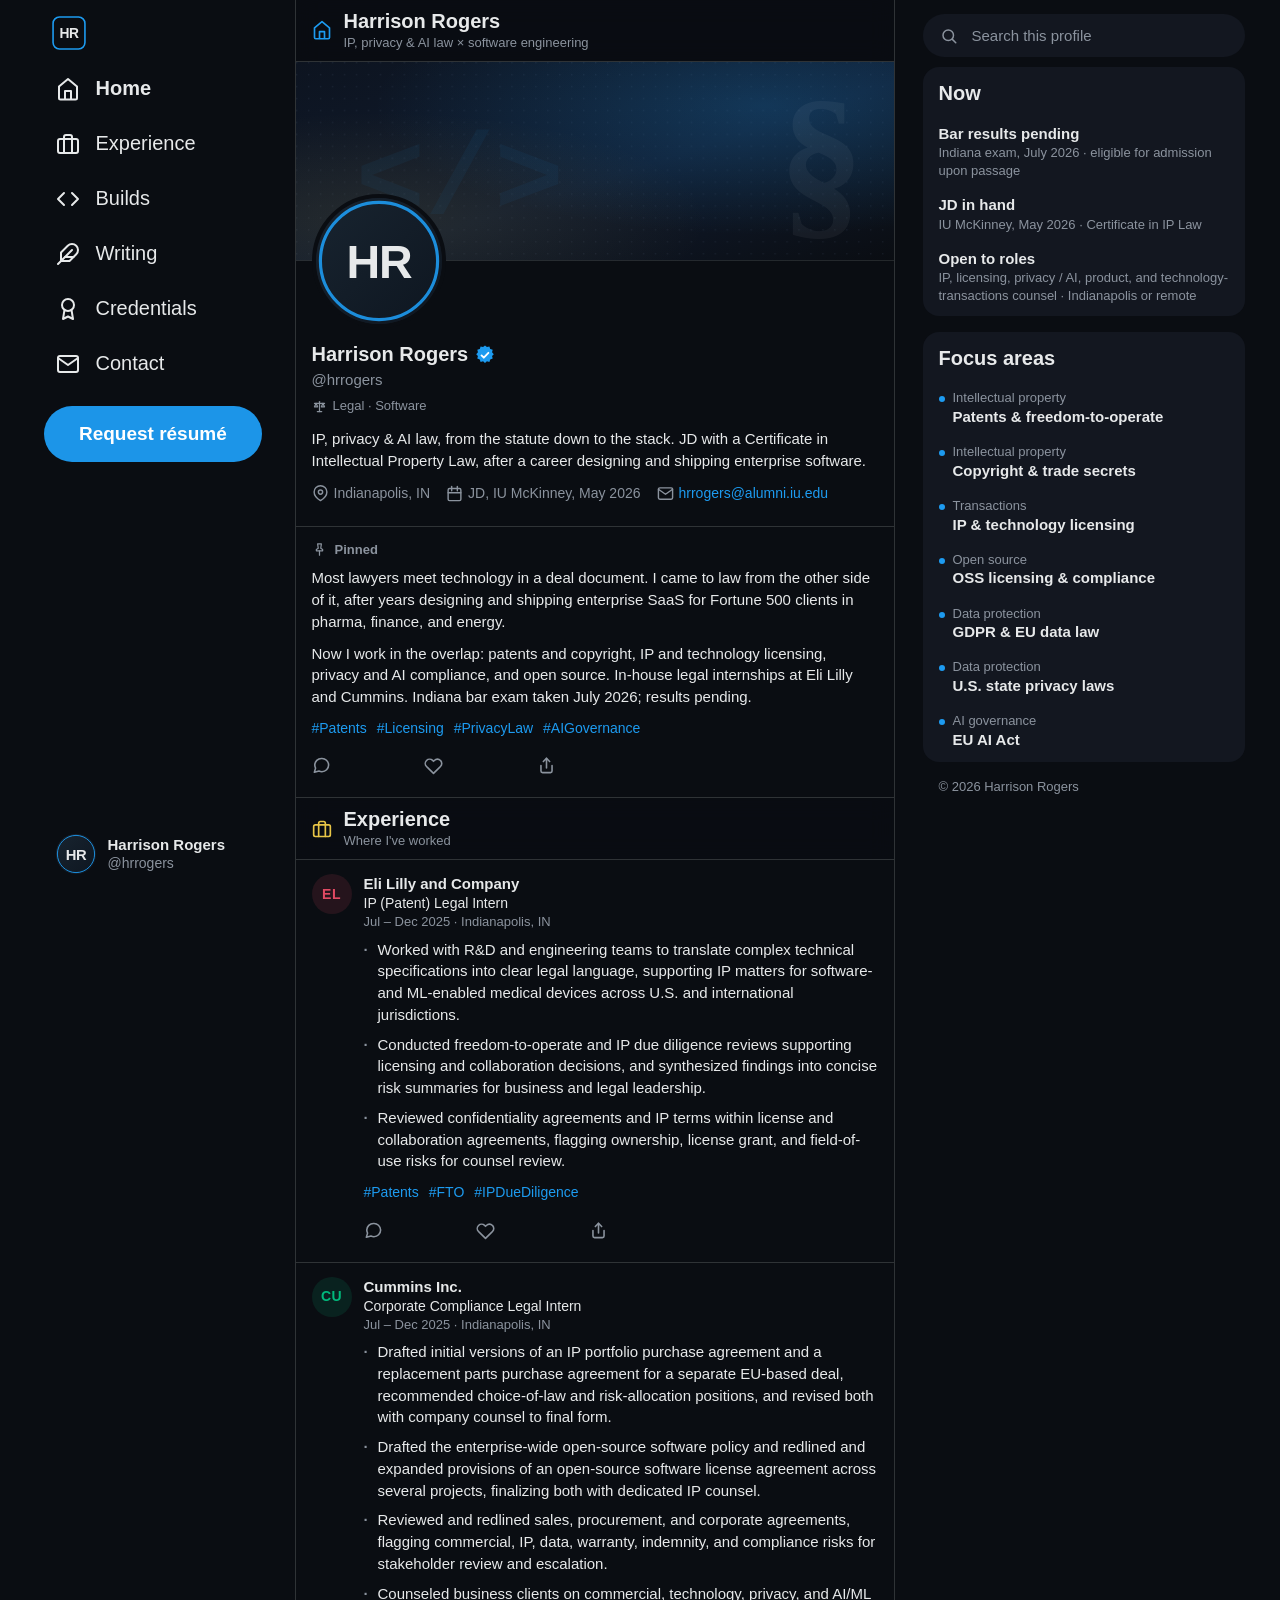
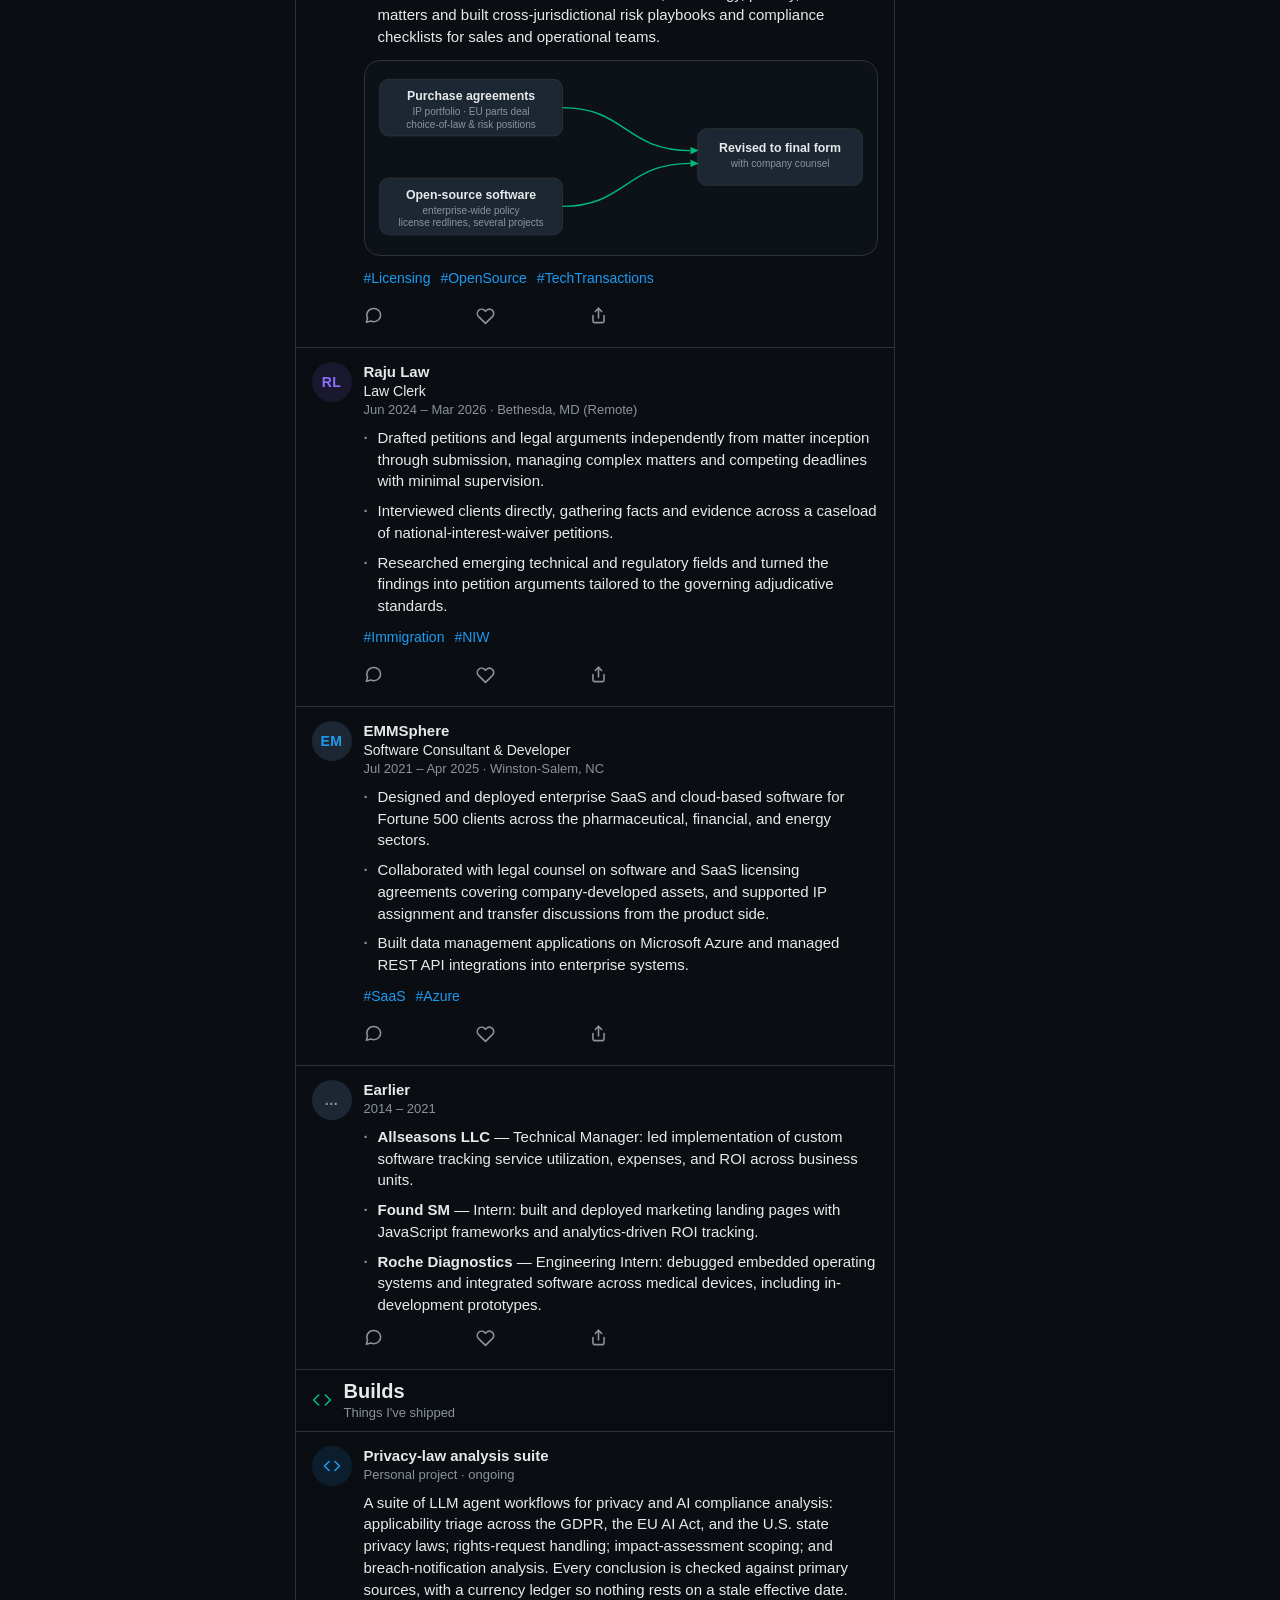
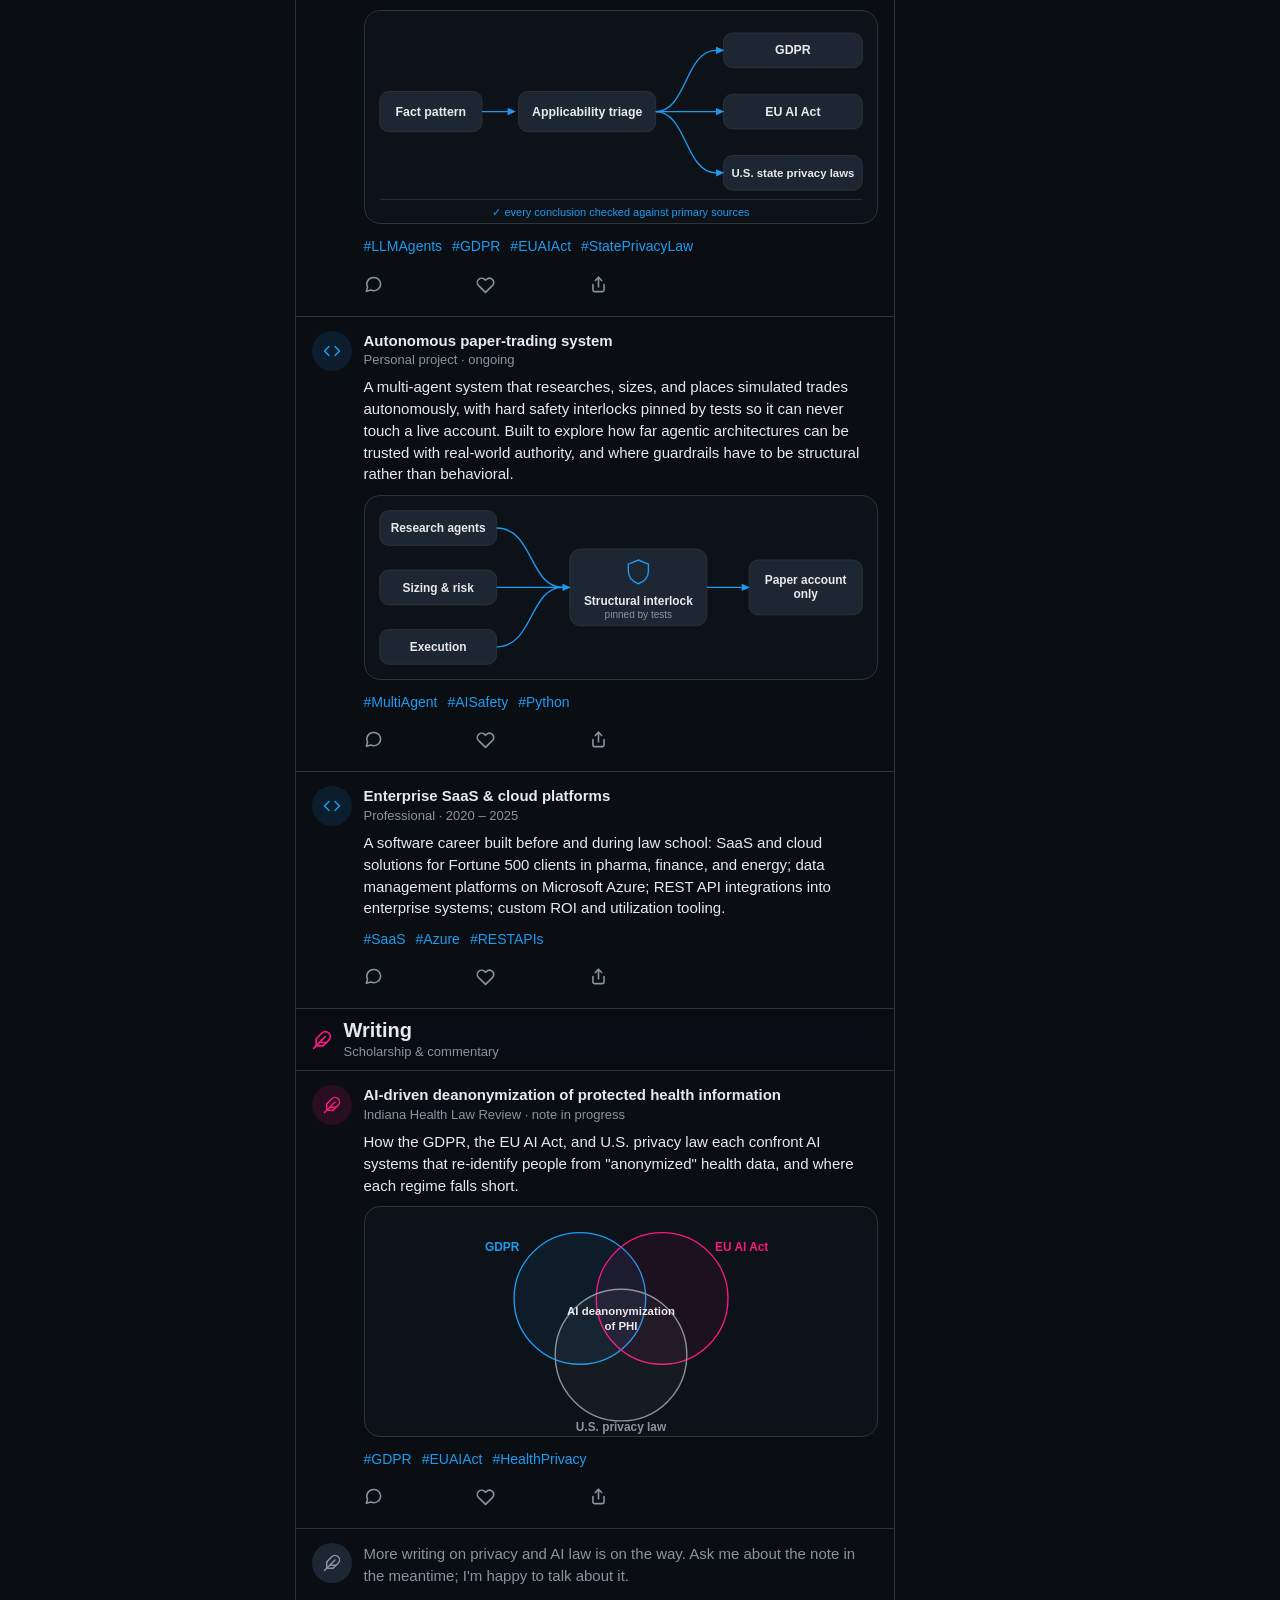
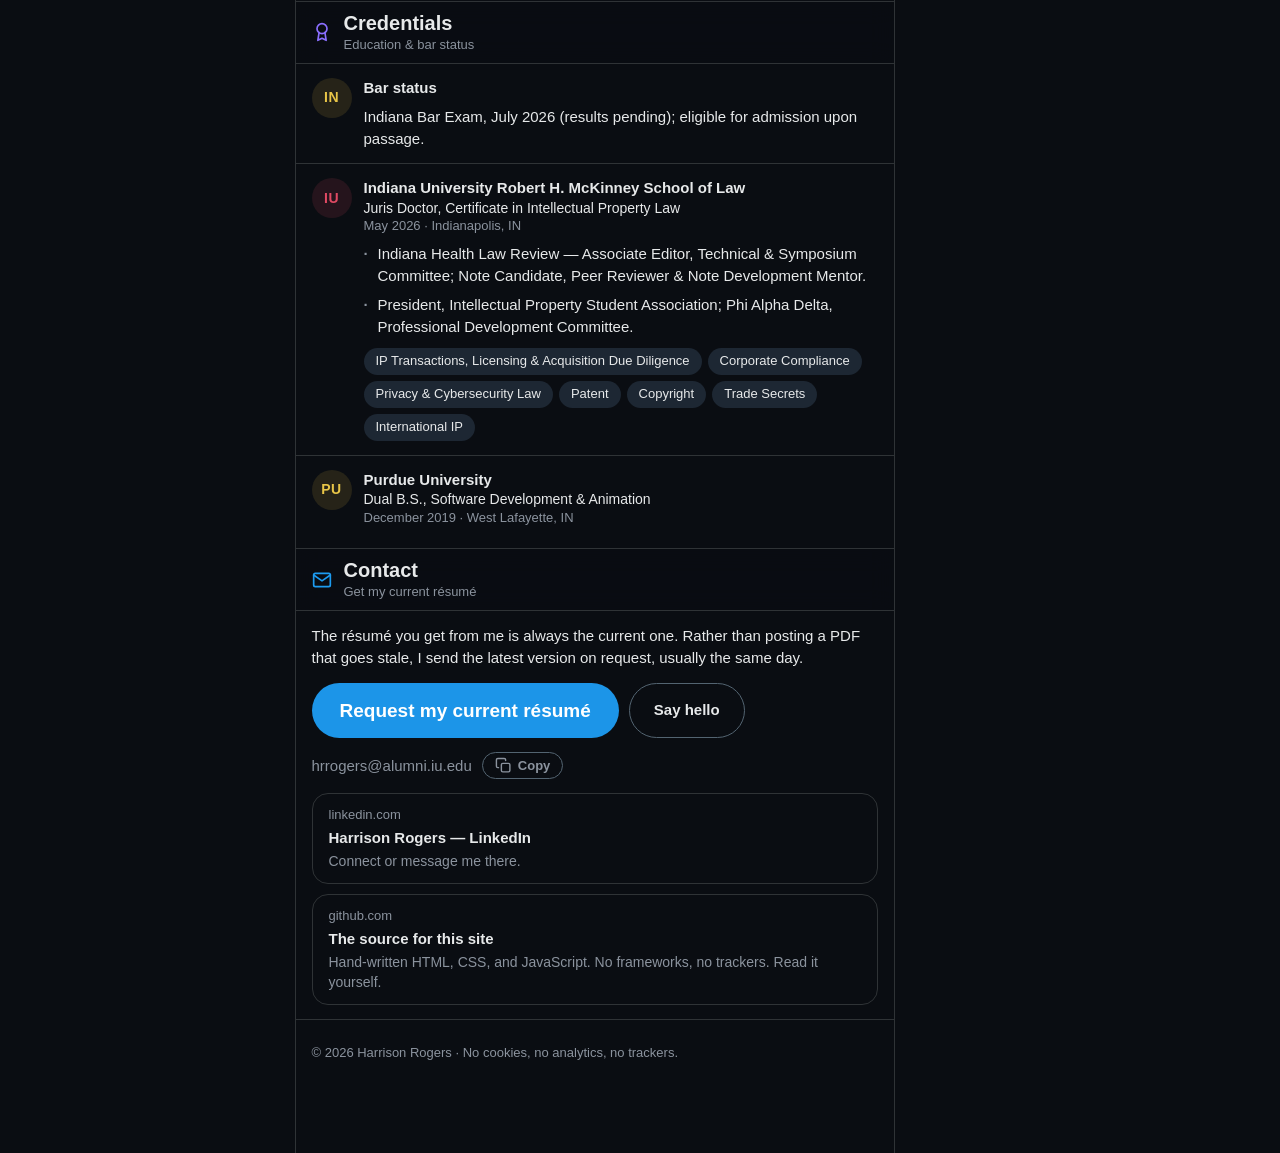
==== commit e8c989f6: "Cummins card: deal-work diagram Two tracks (purchase agreements with choice-of-law and risk position" ====
--- a/index.html
+++ b/index.html
@@ -236,6 +236,34 @@
             <li>Reviewed and redlined sales, procurement, and corporate agreements, flagging commercial, IP, data, warranty, indemnity, and compliance risks for stakeholder review and escalation.</li>
             <li>Counseled business clients on commercial, technology, privacy, and AI/ML matters and built cross-jurisdictional risk playbooks and compliance checklists for sales and operational teams.</li>
           </ul>
+          <figure class="card-media" role="img"
+                  aria-label="Diagram: two work tracks at Cummins — purchase agreements (an IP portfolio deal and an EU replacement-parts deal, with choice-of-law and risk-allocation positions) and open-source software (the enterprise-wide policy and license redlines across several projects) — both revised to final form with company counsel.">
+            <svg viewBox="0 0 560 212" aria-hidden="true">
+              <g fill="#1d2733" stroke="#2f3336">
+                <rect x="16" y="20" width="200" height="62" rx="10"/>
+                <rect x="16" y="128" width="200" height="62" rx="10"/>
+                <rect x="364" y="74" width="180" height="62" rx="10"/>
+              </g>
+              <g stroke="#00ba7c" stroke-width="1.5" fill="none">
+                <path d="M216 51 C 285 51 285 98 356 98"/>
+                <path d="M216 159 C 285 159 285 112 356 112"/>
+              </g>
+              <g fill="#00ba7c" stroke="none">
+                <path d="M356 94l9 4-9 4z"/>
+                <path d="M356 108l9 4-9 4z"/>
+              </g>
+              <g text-anchor="middle">
+                <text x="116" y="43" fill="#e7e9ea" font-size="13.5" font-weight="700">Purchase agreements</text>
+                <text x="116" y="59" fill="#8b939e" font-size="11">IP portfolio · EU parts deal</text>
+                <text x="116" y="73" fill="#8b939e" font-size="11">choice-of-law &amp; risk positions</text>
+                <text x="116" y="151" fill="#e7e9ea" font-size="13.5" font-weight="700">Open-source software</text>
+                <text x="116" y="167" fill="#8b939e" font-size="11">enterprise-wide policy</text>
+                <text x="116" y="181" fill="#8b939e" font-size="11">license redlines, several projects</text>
+                <text x="454" y="100" fill="#e7e9ea" font-size="13.5" font-weight="700">Revised to final form</text>
+                <text x="454" y="116" fill="#8b939e" font-size="11">with company counsel</text>
+              </g>
+            </svg>
+          </figure>
           <p class="tags"><span>#Licensing</span> <span>#OpenSource</span> <span>#TechTransactions</span></p>
           <div class="card-actions">
             <a class="action action-reply" href="mailto:hrrogers@alumni.iu.edu?subject=Question%20about%20your%20work%20at%20Cummins" aria-label="Email me about the Cummins internship" title="Ask me about this"><span class="action-ico"><svg class="icon" aria-hidden="true"><use href="#i-bubble"/></svg></span></a>
--- a/css/styles.css
+++ b/css/styles.css
@@ -322,6 +322,7 @@
 
 /* ---------- card media (diagram attachments) ---------- */
 
+.points + .card-media { margin-top: 12px; }
 .card-media {
   margin: 4px 0 12px 0;
   border: 1px solid var(--border);
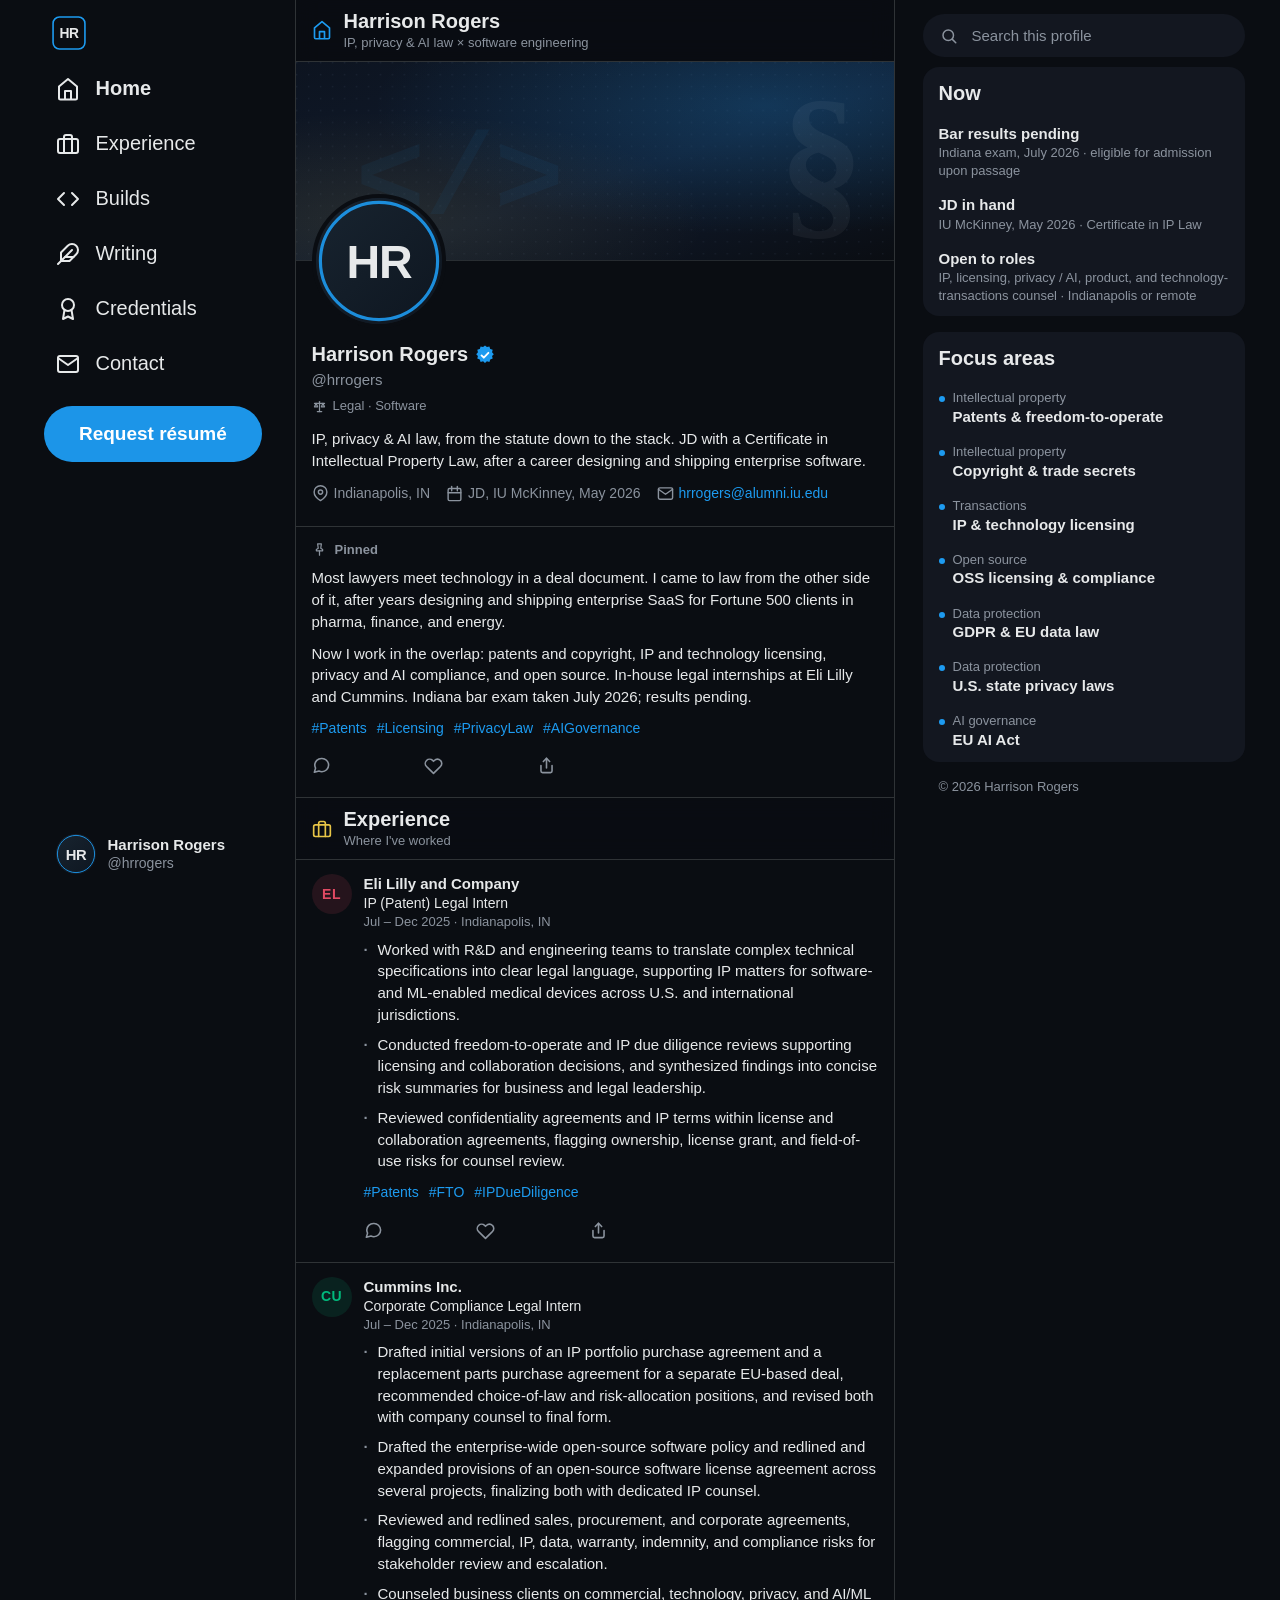
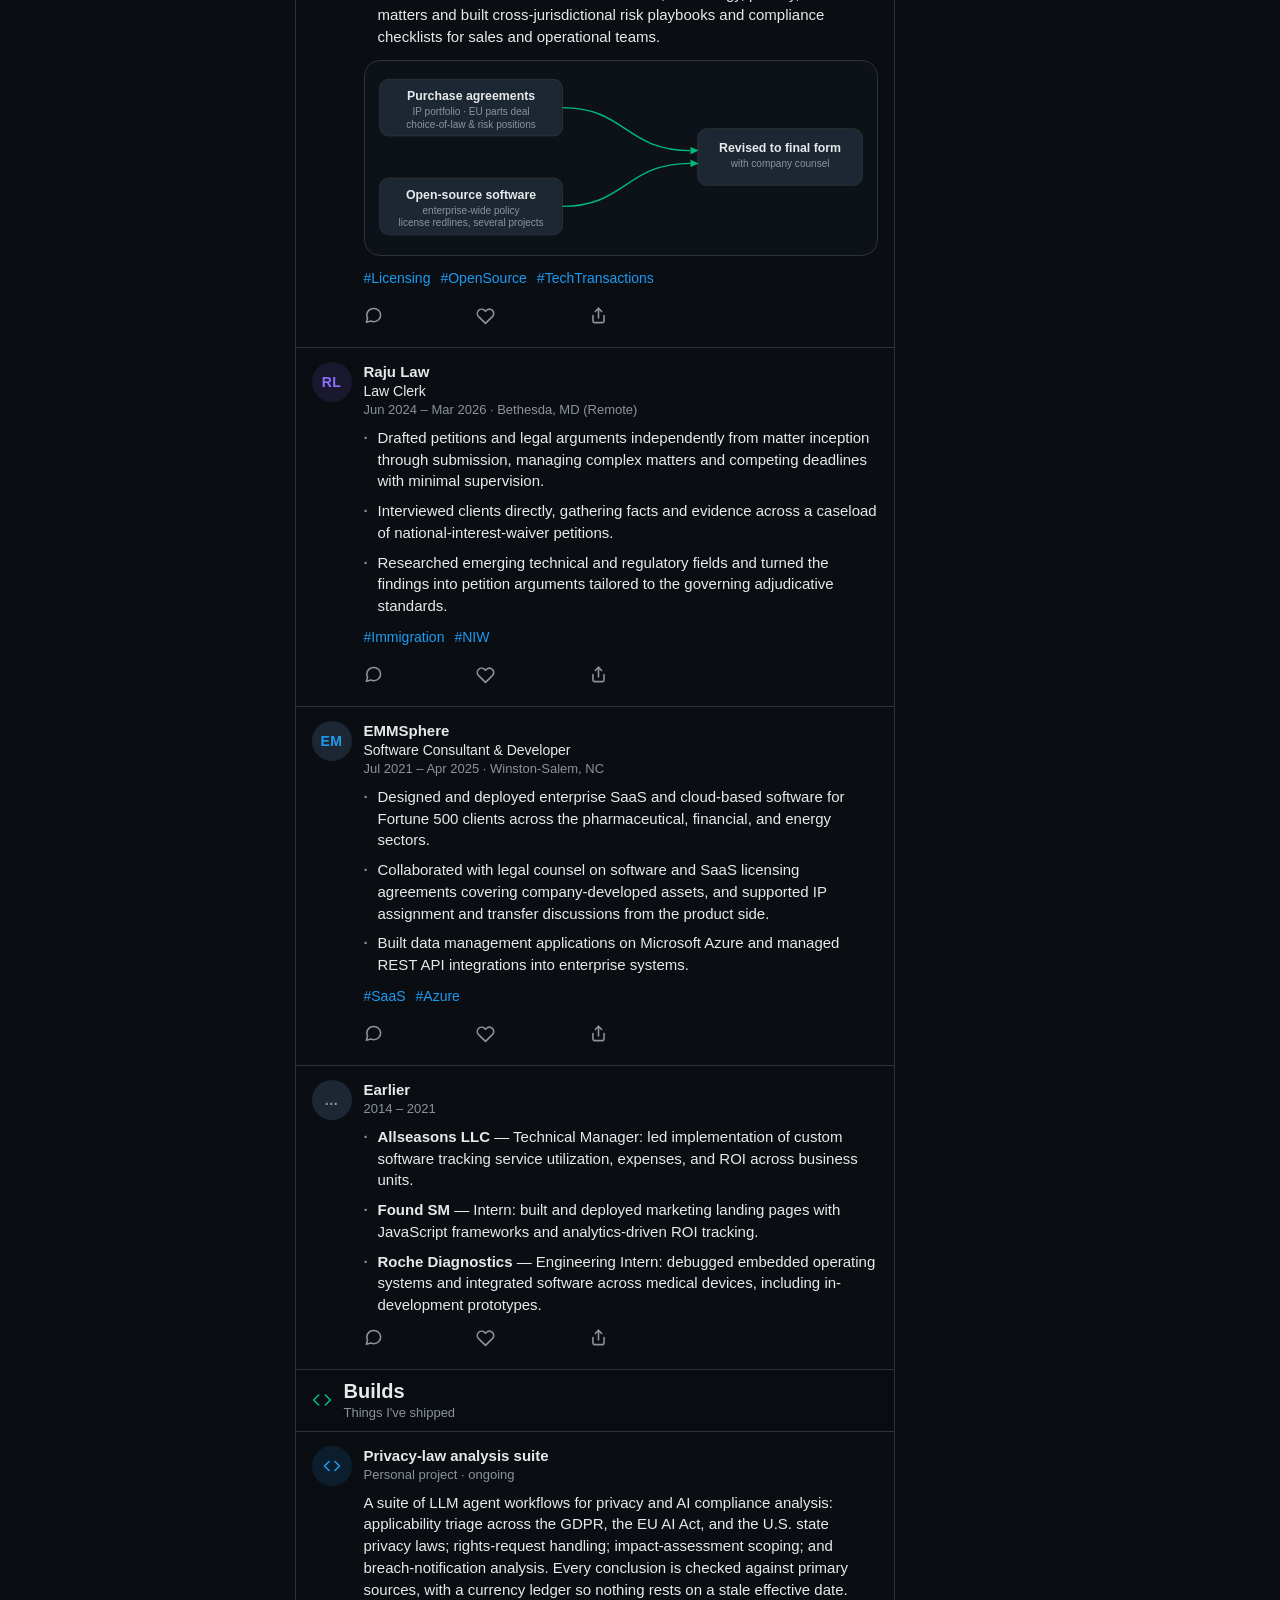
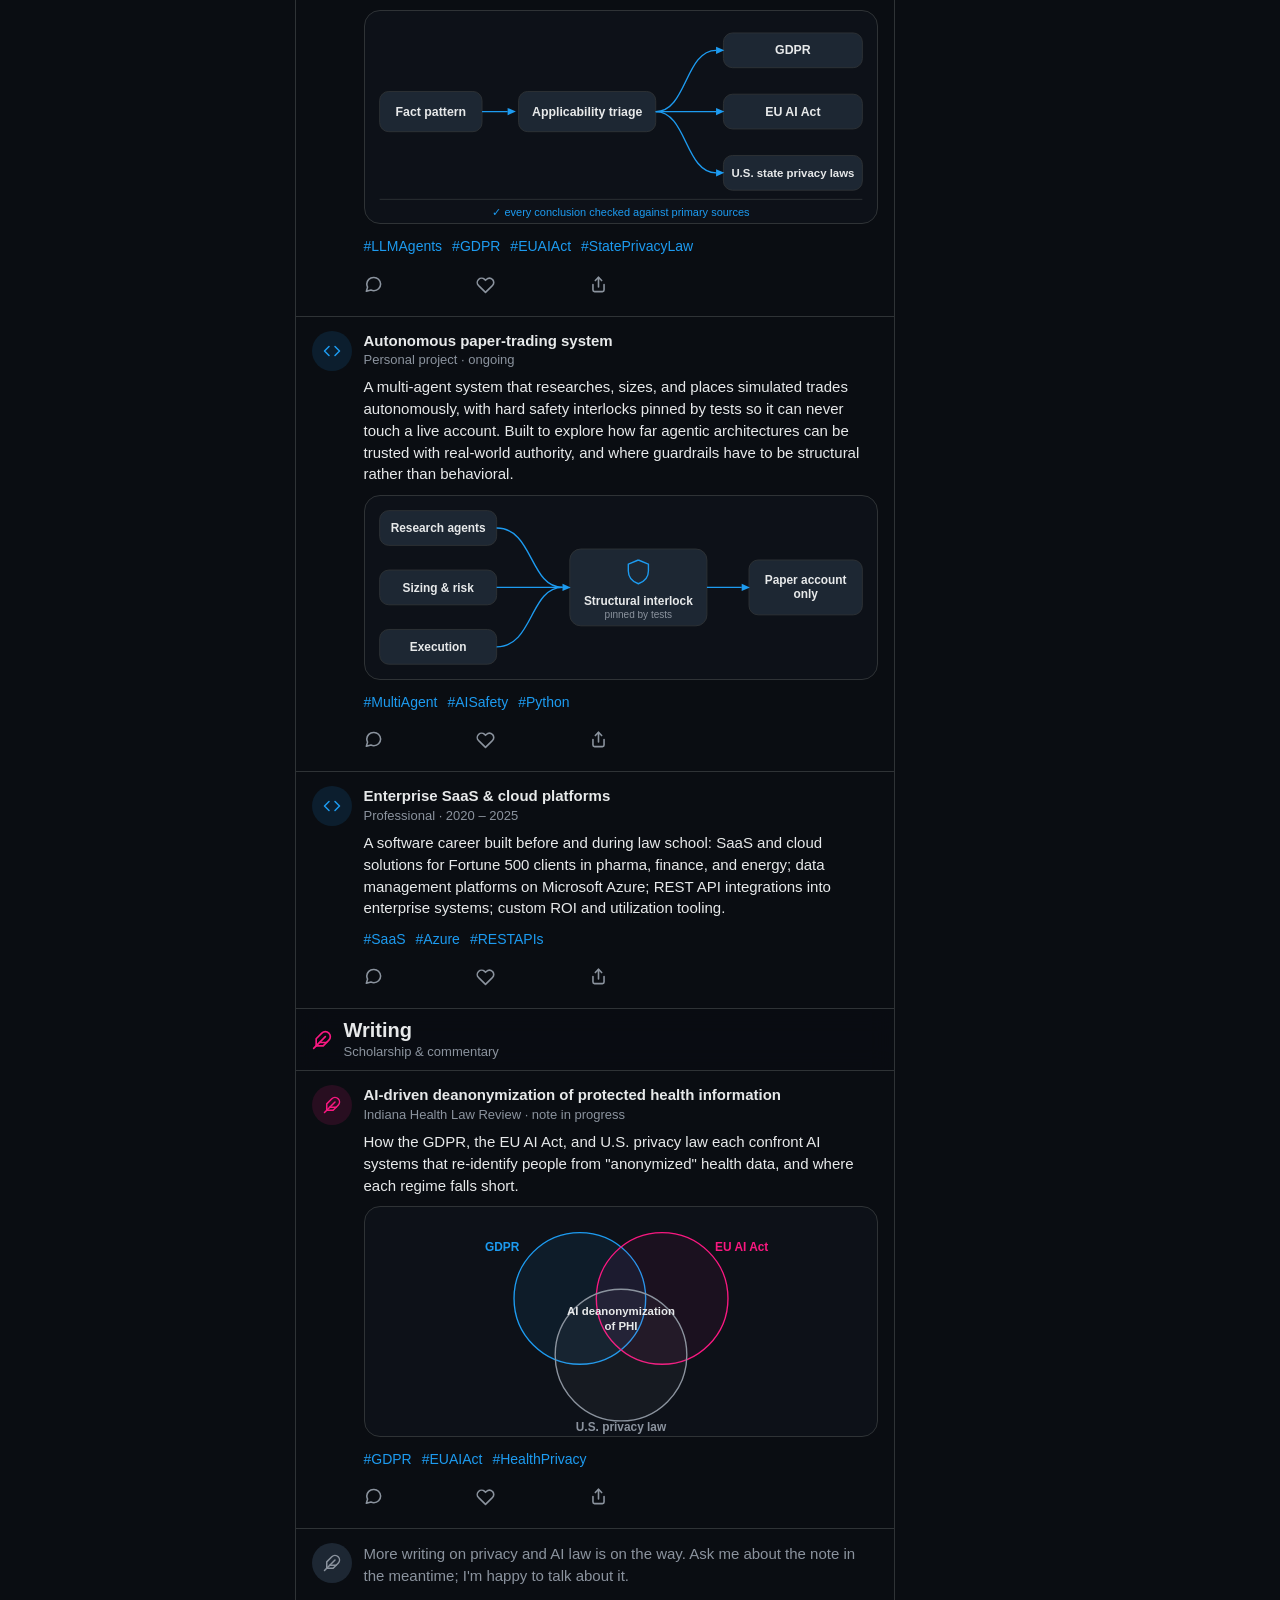
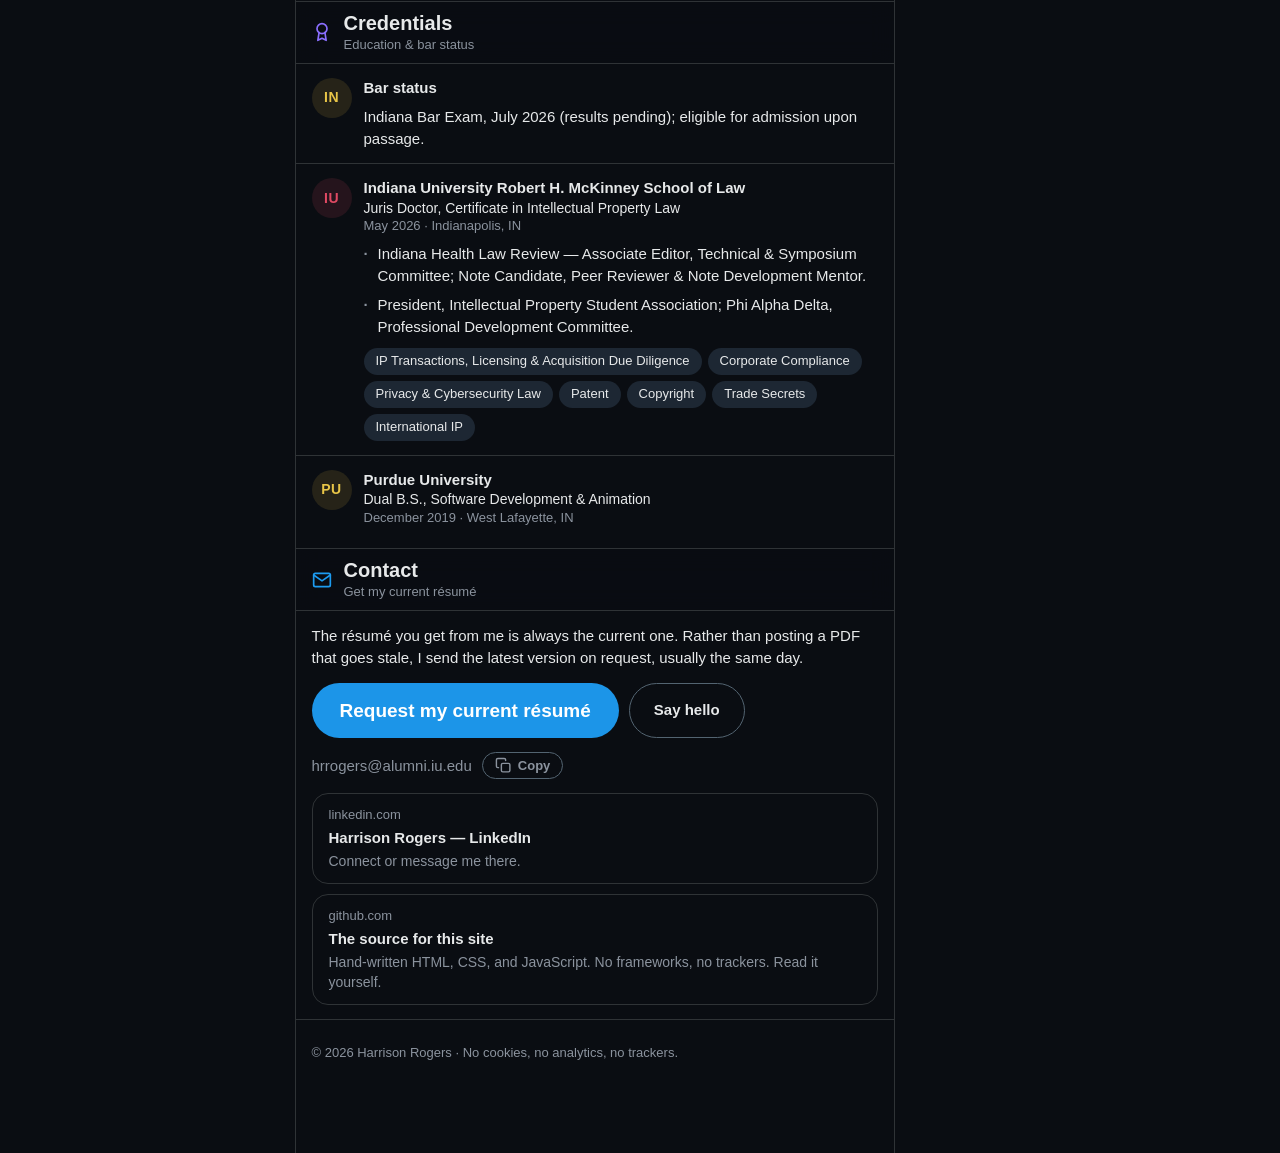
==== commit fdd5028c: "Motion package: entrance fades, diagram draw-in, heart pop, micro-hovers - Cards below the fold fade" ====
--- a/index.html
+++ b/index.html
@@ -245,12 +245,12 @@
                 <rect x="364" y="74" width="180" height="62" rx="10"/>
               </g>
               <g stroke="#00ba7c" stroke-width="1.5" fill="none">
-                <path d="M216 51 C 285 51 285 98 356 98"/>
-                <path d="M216 159 C 285 159 285 112 356 112"/>
+                <path class="draw" pathLength="1" d="M216 51 C 285 51 285 98 356 98"/>
+                <path class="draw" pathLength="1" d="M216 159 C 285 159 285 112 356 112"/>
               </g>
               <g fill="#00ba7c" stroke="none">
-                <path d="M356 94l9 4-9 4z"/>
-                <path d="M356 108l9 4-9 4z"/>
+                <path class="draw-fill" d="M356 94l9 4-9 4z"/>
+                <path class="draw-fill" d="M356 108l9 4-9 4z"/>
               </g>
               <g text-anchor="middle">
                 <text x="116" y="43" fill="#e7e9ea" font-size="13.5" font-weight="700">Purchase agreements</text>
@@ -375,16 +375,16 @@
                 <rect x="392" y="158" width="152" height="38" rx="10"/>
               </g>
               <g stroke="#1d9bf0" stroke-width="1.5" fill="none">
-                <path d="M128 110h28"/>
-                <path d="M318 110c34 0 32 -67 66 -67"/>
-                <path d="M318 110h66"/>
-                <path d="M318 110c34 0 32 67 66 67"/>
+                <path class="draw" pathLength="1" d="M128 110h28"/>
+                <path class="draw" pathLength="1" d="M318 110c34 0 32 -67 66 -67"/>
+                <path class="draw" pathLength="1" d="M318 110h66"/>
+                <path class="draw" pathLength="1" d="M318 110c34 0 32 67 66 67"/>
               </g>
               <g fill="#1d9bf0" stroke="none">
-                <path d="M156 106l9 4-9 4z"/>
-                <path d="M384 39l9 4-9 4z"/>
-                <path d="M384 106l9 4-9 4z"/>
-                <path d="M384 173l9 4-9 4z"/>
+                <path class="draw-fill" d="M156 106l9 4-9 4z"/>
+                <path class="draw-fill" d="M384 39l9 4-9 4z"/>
+                <path class="draw-fill" d="M384 106l9 4-9 4z"/>
+                <path class="draw-fill" d="M384 173l9 4-9 4z"/>
               </g>
               <g fill="#e7e9ea" font-size="13.5" font-weight="700" text-anchor="middle">
                 <text x="72" y="114.5">Fact pattern</text>
@@ -433,15 +433,15 @@
                 <rect x="420" y="70" width="124" height="60" rx="10"/>
               </g>
               <g stroke="#1d9bf0" stroke-width="1.5" fill="none">
-                <path d="M144 35c40 0 36 65 72 65"/>
-                <path d="M144 100h72"/>
-                <path d="M144 165c40 0 36 -65 72 -65"/>
-                <path d="M374 100h38"/>
-                <path d="M299 70l11 4.5v7.5c0 7.5-5.5 12-11 14-5.5-2-11-6.5-11-14v-7.5z"/>
+                <path class="draw" pathLength="1" d="M144 35c40 0 36 65 72 65"/>
+                <path class="draw" pathLength="1" d="M144 100h72"/>
+                <path class="draw" pathLength="1" d="M144 165c40 0 36 -65 72 -65"/>
+                <path class="draw" pathLength="1" d="M374 100h38"/>
+                <path class="draw" pathLength="1" d="M299 70l11 4.5v7.5c0 7.5-5.5 12-11 14-5.5-2-11-6.5-11-14v-7.5z"/>
               </g>
               <g fill="#1d9bf0" stroke="none">
-                <path d="M216 96l9 4-9 4z"/>
-                <path d="M412 96l9 4-9 4z"/>
+                <path class="draw-fill" d="M216 96l9 4-9 4z"/>
+                <path class="draw-fill" d="M412 96l9 4-9 4z"/>
               </g>
               <g fill="#e7e9ea" font-size="13" font-weight="700" text-anchor="middle">
                 <text x="80" y="39.5">Research agents</text>
@@ -515,9 +515,9 @@
           <figure class="card-media" role="img"
                   aria-label="Venn diagram: the GDPR, the EU AI Act, and U.S. privacy law overlap on AI deanonymization of protected health information.">
             <svg viewBox="0 0 560 250" aria-hidden="true">
-              <circle cx="235" cy="100" r="72" fill="rgba(29,155,240,0.08)" stroke="#1d9bf0" stroke-width="1.5"/>
-              <circle cx="325" cy="100" r="72" fill="rgba(249,24,128,0.06)" stroke="#f91880" stroke-width="1.5"/>
-              <circle cx="280" cy="162" r="72" fill="rgba(139,147,158,0.07)" stroke="#8b939e" stroke-width="1.5"/>
+              <circle class="draw" pathLength="1" cx="235" cy="100" r="72" fill="rgba(29,155,240,0.08)" stroke="#1d9bf0" stroke-width="1.5"/>
+              <circle class="draw" pathLength="1" cx="325" cy="100" r="72" fill="rgba(249,24,128,0.06)" stroke="#f91880" stroke-width="1.5"/>
+              <circle class="draw" pathLength="1" cx="280" cy="162" r="72" fill="rgba(139,147,158,0.07)" stroke="#8b939e" stroke-width="1.5"/>
               <g font-size="13" font-weight="700" text-anchor="middle">
                 <text x="150" y="48" fill="#1d9bf0">GDPR</text>
                 <text x="412" y="48" fill="#f91880">EU AI Act</text>
--- a/css/styles.css
+++ b/css/styles.css
@@ -322,6 +322,48 @@
 
 /* ---------- card media (diagram attachments) ---------- */
 
+/* ---------- motion (html.anim is set by JS only when IntersectionObserver
+   exists AND the user has no reduced-motion preference — so with JS off,
+   old browsers, or reduce on, everything below is inert and fully visible) */
+
+.card.will-anim {
+  opacity: 0; transform: translateY(10px);
+  transition: opacity 0.45s ease, transform 0.45s ease;
+}
+.card.will-anim.in { opacity: 1; transform: none; }
+
+.anim .card-media .draw { stroke-dasharray: 1; stroke-dashoffset: 1; }
+.anim .card-media.in .draw {
+  stroke-dashoffset: 0;
+  transition: stroke-dashoffset 0.9s ease 0.1s;
+}
+.anim .card-media .draw-fill { opacity: 0; }
+.anim .card-media.in .draw-fill {
+  opacity: 1;
+  transition: opacity 0.4s ease 0.85s;
+}
+
+@keyframes heart-pop {
+  0% { transform: scale(1); }
+  35% { transform: scale(1.35); }
+  60% { transform: scale(0.92); }
+  100% { transform: scale(1); }
+}
+@keyframes like-ring {
+  0% { box-shadow: 0 0 0 0 rgba(249, 24, 128, 0.45); }
+  100% { box-shadow: 0 0 0 14px rgba(249, 24, 128, 0); }
+}
+.action-like.pop .icon { animation: heart-pop 0.45s ease; }
+.action-like.pop .action-ico { animation: like-ring 0.5s ease; }
+
+.btn-primary, .btn-secondary {
+  transition: background 0.15s ease, transform 0.15s ease;
+}
+.btn-primary:hover, .btn-secondary:hover { transform: translateY(-1px); }
+.nav-link .icon, .logo img { transition: transform 0.15s ease; }
+.nav-link:hover .icon { transform: scale(1.08); }
+.logo:hover img { transform: scale(1.06); }
+
 .points + .card-media { margin-top: 12px; }
 .card-media {
   margin: 4px 0 12px 0;
@@ -588,7 +630,8 @@
   .btn-primary, .btn-secondary {
     background: none; color: #000; border: 1px solid #000;
   }
-  .card { border-bottom: 1px solid #ccc; break-inside: avoid; }
+  .card { border-bottom: 1px solid #ccc; break-inside: avoid;
+          opacity: 1 !important; transform: none !important; }
   .card:hover { background: none; }
   .org-avatar { display: none; }
   .avatar-xl { display: none; }
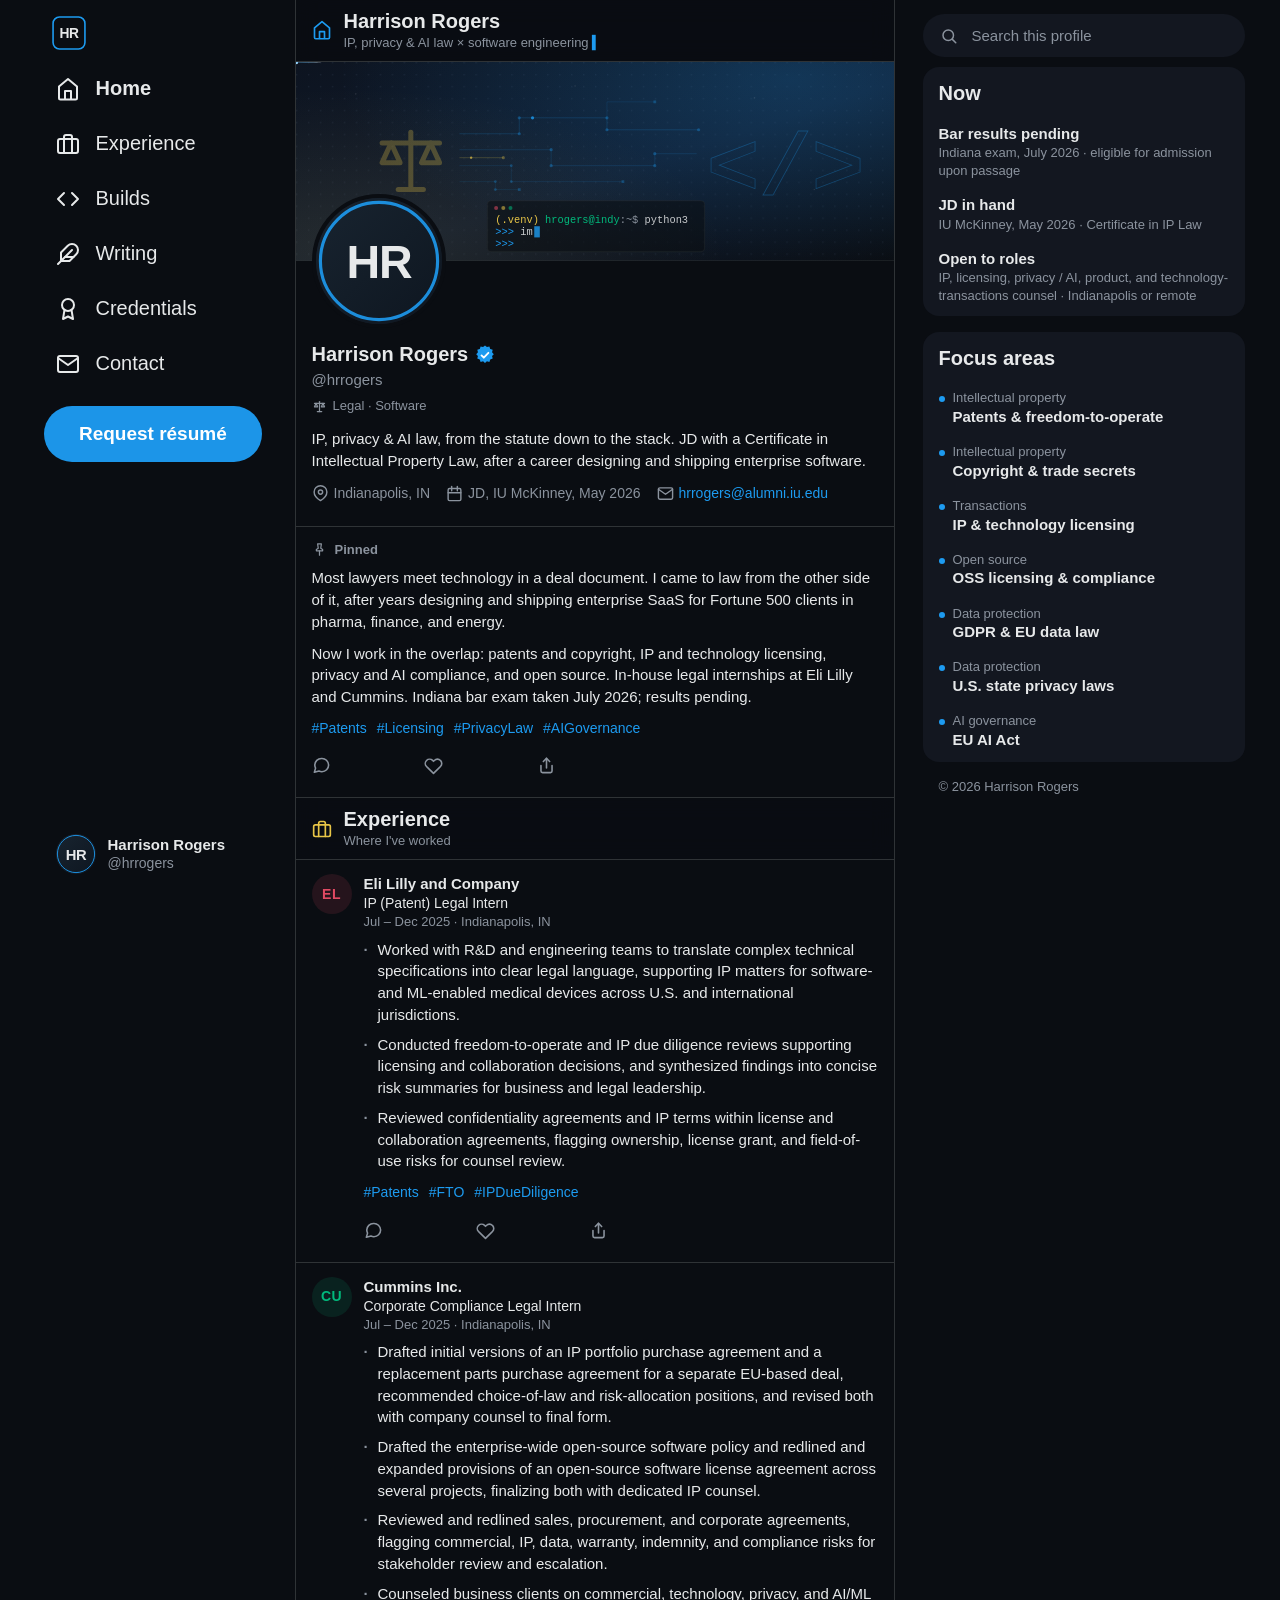
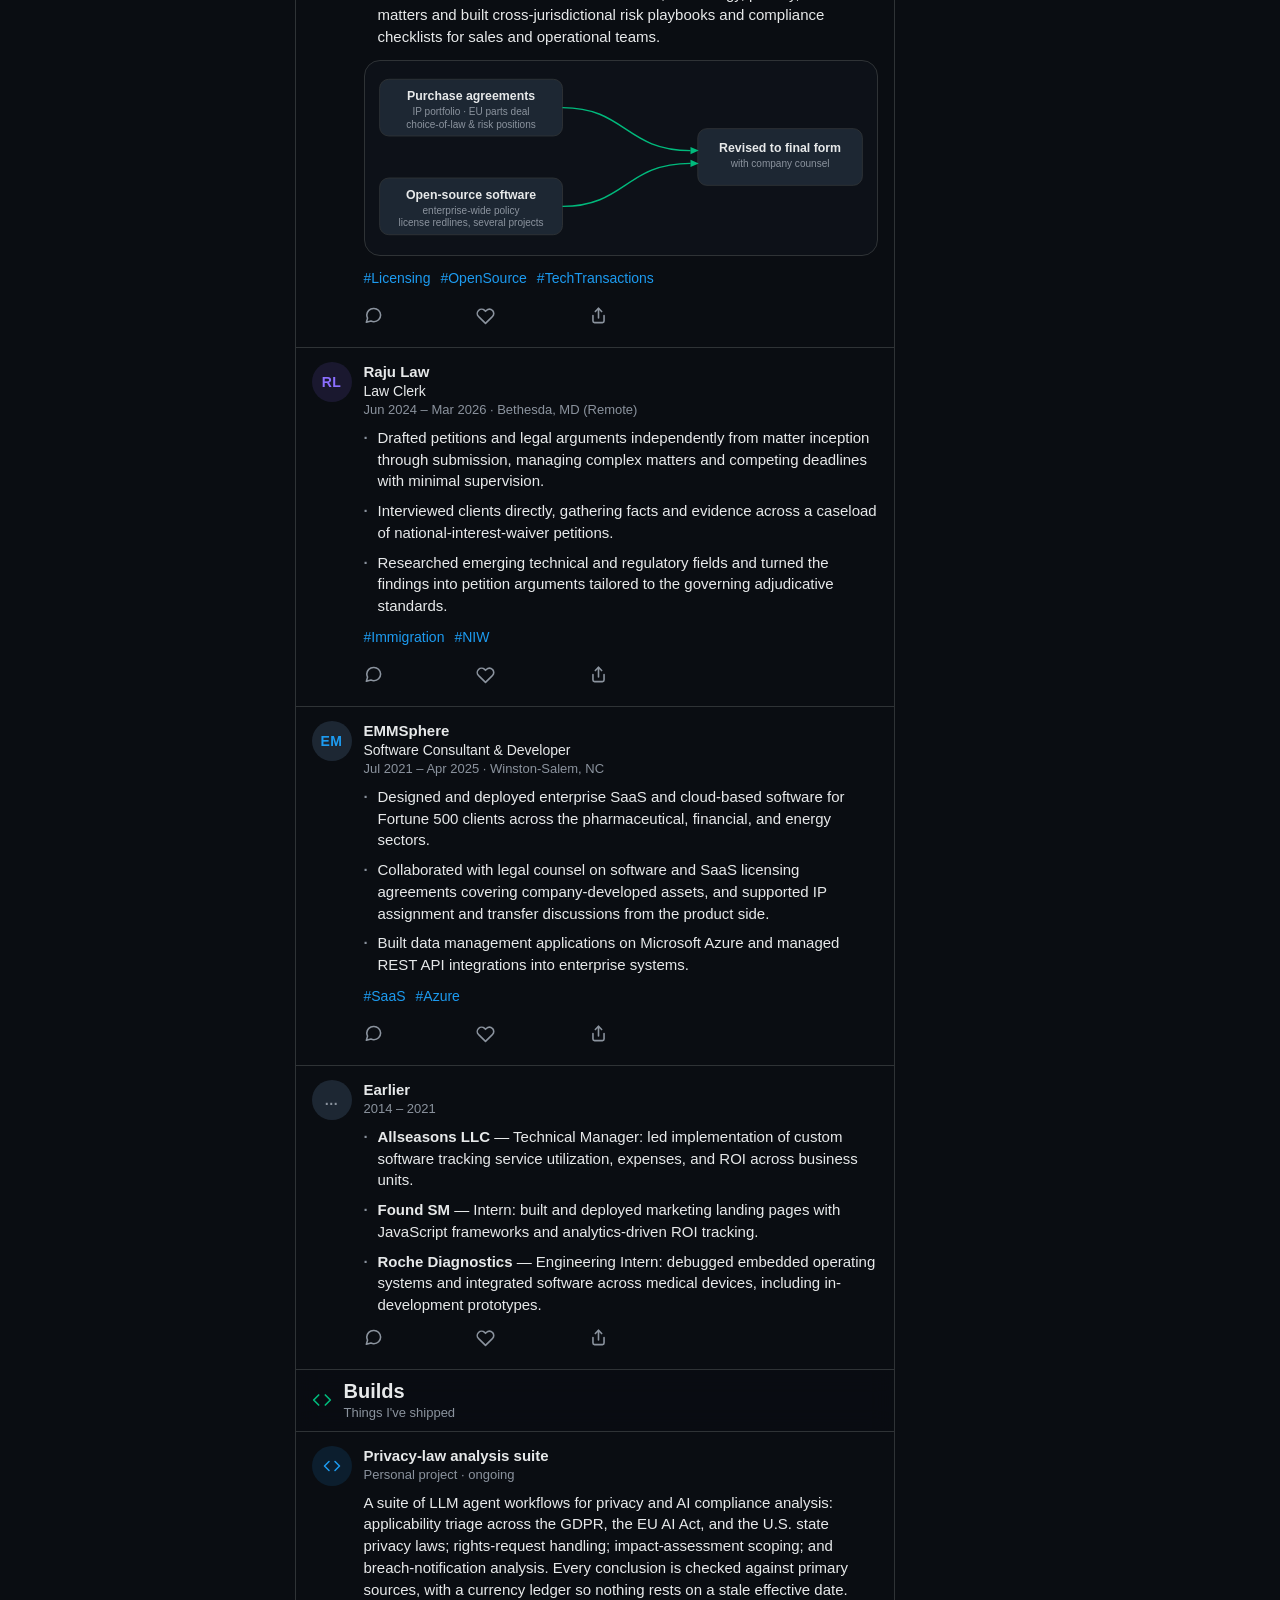
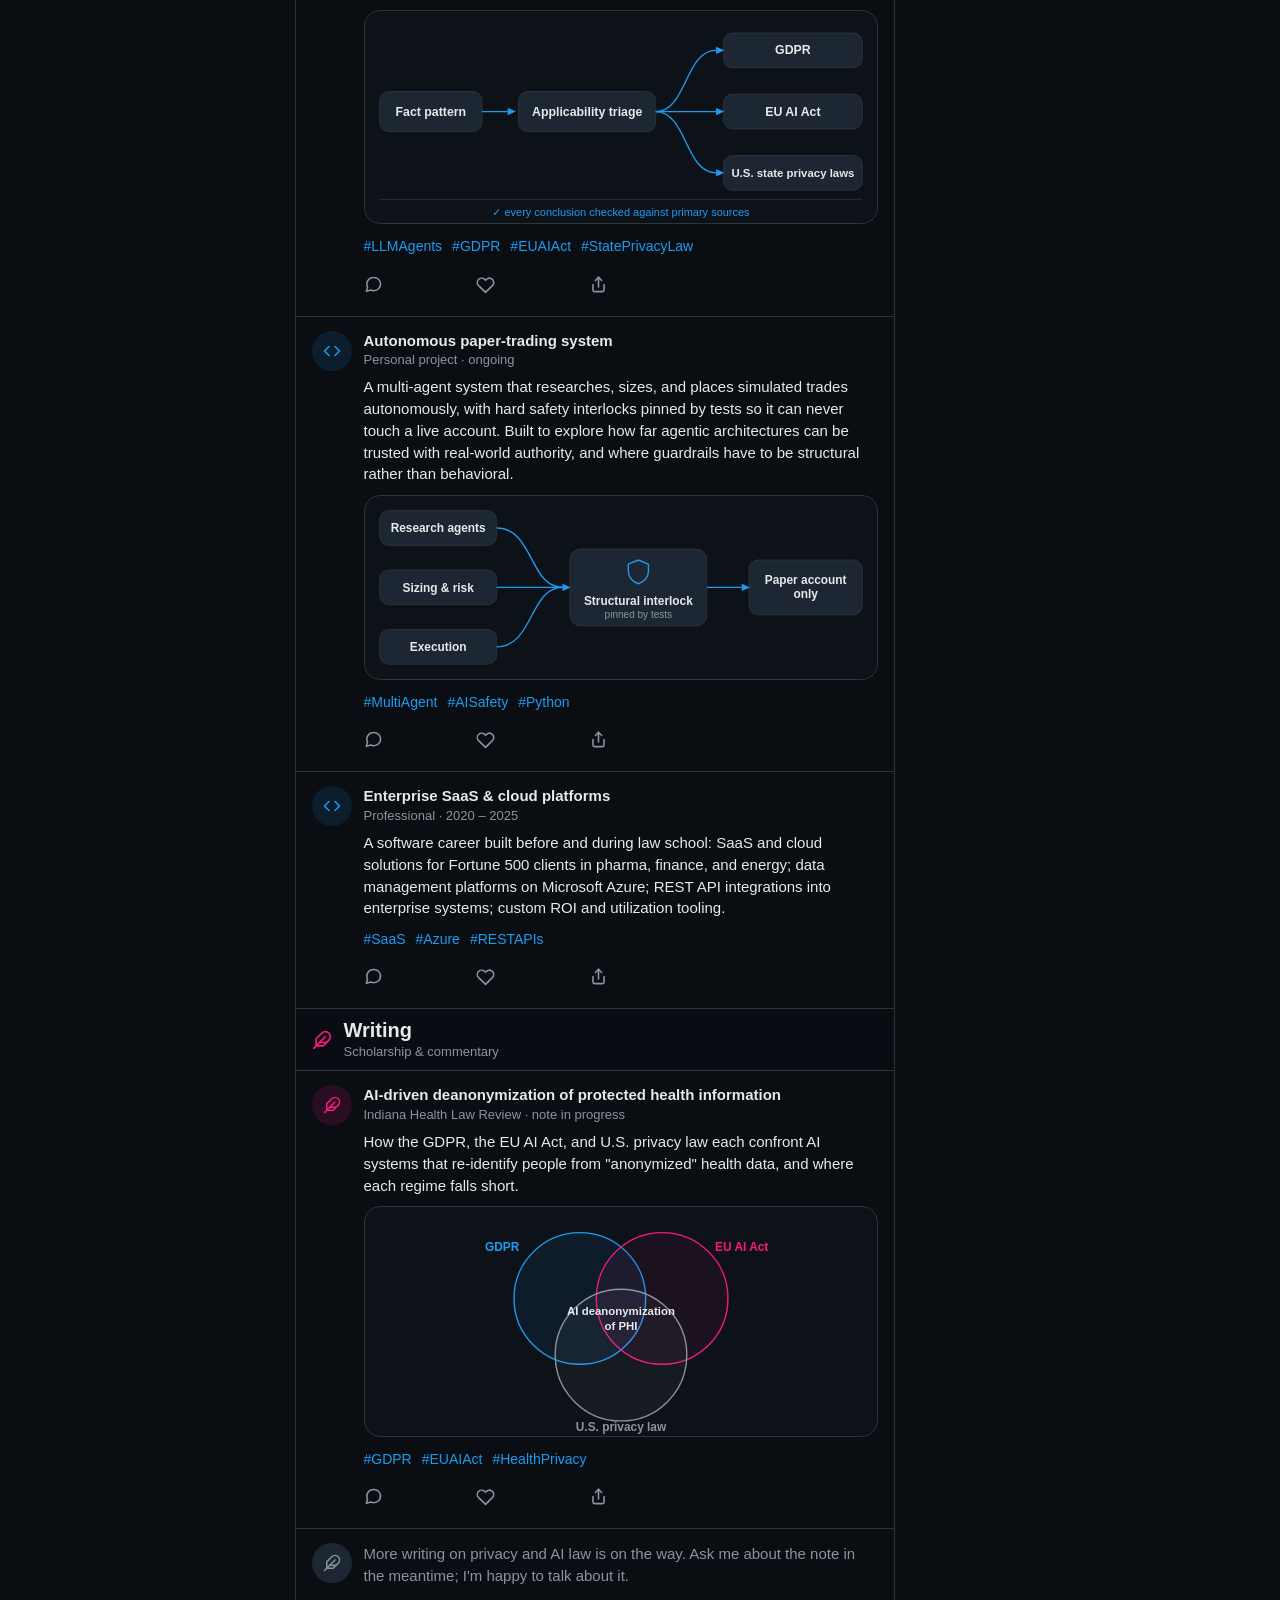
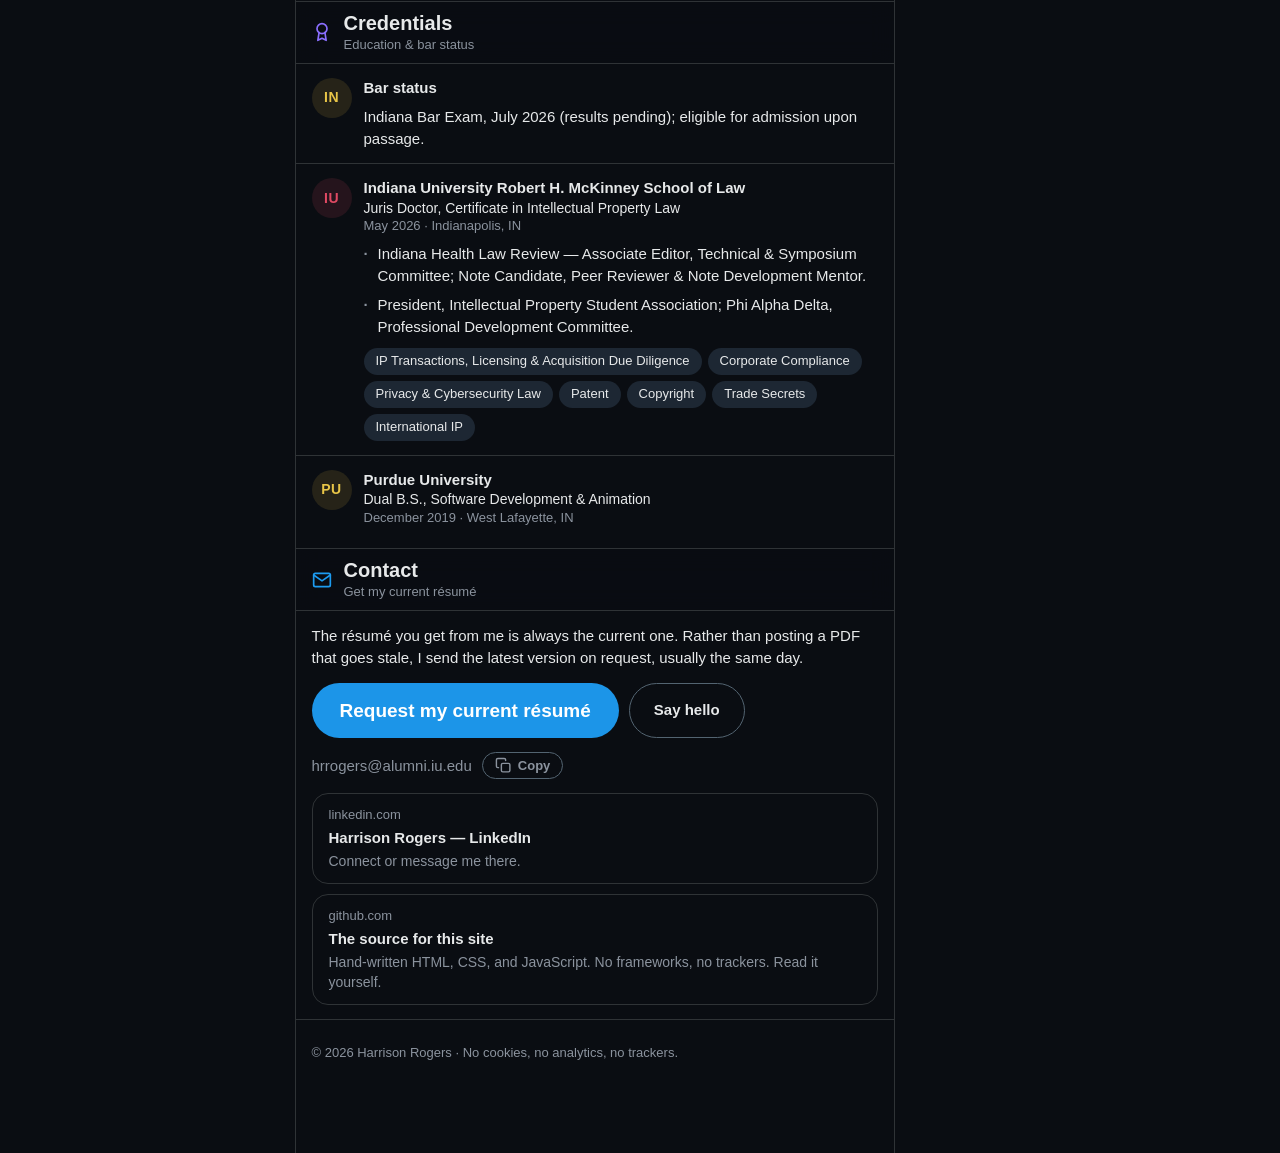
==== commit 508c9123: "Interactive banner: inline SVG with terminal, elaborate circuit, click surge - SVG inlined so JS can" ====
--- a/index.html
+++ b/index.html
@@ -127,7 +127,159 @@
 
       <div class="profile">
         <div class="banner">
-          <img src="assets/banner.svg" alt="" width="1500" height="500">
+          <!-- Inline so JS can drive the cursor glow, click surge, and terminal
+               typing. Decorative: hidden from assistive tech; all motion dies
+               under prefers-reduced-motion (page-global rule + .pulse guard). -->
+          <svg id="banner-svg" viewBox="0 0 1500 500" preserveAspectRatio="xMidYMid slice" aria-hidden="true" focusable="false">
+            <defs>
+              <linearGradient id="bn-base" x1="0" y1="0" x2="1" y2="1">
+                <stop offset="0" stop-color="#0d1420"/><stop offset="0.55" stop-color="#101b2e"/><stop offset="1" stop-color="#0a0d12"/>
+              </linearGradient>
+              <radialGradient id="bn-glow" cx="0.78" cy="0.22" r="0.65">
+                <stop offset="0" stop-color="#1d9bf0" stop-opacity="0.22"/><stop offset="1" stop-color="#1d9bf0" stop-opacity="0"/>
+              </radialGradient>
+              <radialGradient id="bn-warm" cx="0.14" cy="0.8" r="0.55">
+                <stop offset="0" stop-color="#e8c547" stop-opacity="0.10"/><stop offset="1" stop-color="#e8c547" stop-opacity="0"/>
+              </radialGradient>
+              <radialGradient id="bn-cursor">
+                <stop offset="0" stop-color="#1d9bf0" stop-opacity="0.20"/><stop offset="1" stop-color="#1d9bf0" stop-opacity="0"/>
+              </radialGradient>
+              <linearGradient id="bn-comet" x1="0" y1="0" x2="1" y2="0">
+                <stop offset="0" stop-color="#1d9bf0" stop-opacity="0"/><stop offset="0.75" stop-color="#7cc6f7" stop-opacity="0.55"/><stop offset="1" stop-color="#e7e9ea" stop-opacity="0.9"/>
+              </linearGradient>
+              <pattern id="bn-dots" width="30" height="30" patternUnits="userSpaceOnUse">
+                <circle cx="2" cy="2" r="1.3" fill="#3d4c63" opacity="0.5"/>
+              </pattern>
+              <style>
+                @media (prefers-reduced-motion: no-preference) {
+                  #bn-g1 { animation: bn-driftA 26s ease-in-out infinite alternate; }
+                  #bn-g2 { animation: bn-driftB 32s ease-in-out infinite alternate; }
+                  #bn-rock { transform-box: fill-box; transform-origin: 50% 12%; animation: bn-rock 9s ease-in-out infinite alternate; }
+                  #bn-brackets { animation: bn-breathe 6s ease-in-out infinite alternate; }
+                  #bn-tcur { animation: bn-blink 1.1s steps(1) infinite; }
+                  #bn-tw circle { animation: bn-twinkle 3.6s ease-in-out infinite alternate; }
+                  #bn-tw circle:nth-child(2) { animation-delay: 0.7s; }
+                  #bn-tw circle:nth-child(3) { animation-delay: 1.3s; }
+                  #bn-tw circle:nth-child(4) { animation-delay: 1.9s; }
+                  #bn-tw circle:nth-child(5) { animation-delay: 2.6s; }
+                  #bn-tw circle:nth-child(6) { animation-delay: 3.1s; }
+                  .bn-f { animation: bn-fire var(--d) linear var(--t) infinite; }
+                  #bn-pads rect { animation: bn-padglow 5s ease-in-out infinite alternate; }
+                  #bn-pads rect:nth-child(2) { animation-delay: 1.7s; }
+                  #bn-pads rect:nth-child(3) { animation-delay: 3.2s; }
+                }
+                @media (prefers-reduced-motion: reduce) { .pulse { display: none; } }
+                @keyframes bn-driftA { from { transform: translate(0,0); } to { transform: translate(-70px,30px); } }
+                @keyframes bn-driftB { from { transform: translate(0,0); } to { transform: translate(60px,-25px); } }
+                @keyframes bn-rock { from { transform: rotate(-1.6deg); } to { transform: rotate(1.6deg); } }
+                @keyframes bn-breathe { from { opacity: 0.22; } to { opacity: 0.42; } }
+                @keyframes bn-blink { 50% { opacity: 0; } }
+                @keyframes bn-twinkle { from { opacity: 0.07; } to { opacity: 0.4; } }
+                @keyframes bn-fire { 0%, 3% { opacity: 0.95; } 12%, 100% { opacity: 0.3; } }
+                @keyframes bn-padglow { from { opacity: 0.2; } to { opacity: 0.5; } }
+                #bn-keys text { opacity: 0; }
+                #bn-keys.typed text { animation: bn-key 0.55s ease both; }
+                #bn-keys.typed text:nth-child(2) { animation-delay: 0.14s; }
+                #bn-keys.typed text:nth-child(3) { animation-delay: 0.28s; }
+                @keyframes bn-key { 0% { opacity: 0; } 30% { opacity: 0.85; } 100% { opacity: 0; } }
+                .bn-t { font-family: Consolas, "Courier New", monospace; font-size: 26px; }
+                #bn-cg { transition: opacity 0.35s ease; }
+              </style>
+            </defs>
+            <rect width="1500" height="500" fill="url(#bn-base)"/>
+            <rect width="1500" height="500" fill="url(#bn-dots)"/>
+            <rect id="bn-g1" x="-120" y="-120" width="1740" height="740" fill="url(#bn-glow)"/>
+            <rect id="bn-g2" x="-120" y="-120" width="1740" height="740" fill="url(#bn-warm)"/>
+            <g id="bn-tw" fill="#e7e9ea">
+              <circle cx="150" cy="80" r="2" opacity="0.12"/><circle cx="700" cy="60" r="1.8" opacity="0.12"/>
+              <circle cx="900" cy="420" r="2" opacity="0.12"/><circle cx="1300" cy="320" r="1.8" opacity="0.12"/>
+              <circle cx="330" cy="430" r="1.6" opacity="0.12"/><circle cx="1150" cy="90" r="2" opacity="0.12"/>
+            </g>
+            <g transform="translate(180,140) scale(9)" fill="none" stroke="#e8c547" stroke-width="1.4"
+               stroke-linecap="round" stroke-linejoin="round" opacity="0.28">
+              <g id="bn-rock">
+                <line x1="12" y1="4" x2="12" y2="20"/><line x1="4" y1="7" x2="20" y2="7"/>
+                <path d="M6.5 7 4 12.5h5L6.5 7Z"/><path d="M17.5 7 15 12.5h5L17.5 7Z"/>
+                <line x1="8.5" y1="20" x2="15.5" y2="20"/>
+              </g>
+            </g>
+            <text id="bn-brackets" x="1030" y="330" font-family="Consolas, 'Courier New', monospace" font-size="220"
+                  font-weight="700" fill="none" stroke="#1d9bf0" stroke-width="2" opacity="0.3">&lt;/&gt;</text>
+            <g id="bn-keys" font-family="Consolas, 'Courier New', monospace" font-size="220" font-weight="700"
+               fill="none" stroke="#7cc6f7" stroke-width="2.5">
+              <text x="1030" y="330">&lt;</text>
+              <text x="1151" y="330">/</text>
+              <text x="1272" y="330">&gt;</text>
+            </g>
+            <!-- circuit: four traces, an up-branch, dead-end pads -->
+            <g fill="none" stroke="#1d9bf0" stroke-width="2">
+              <path d="M410 180 H560 V140 H780 V170 H1010" opacity="0.22"/>
+              <path d="M410 220 H640 V260 H900 V230 H1005" opacity="0.18"/>
+              <path d="M410 260 H540 V300 H820" opacity="0.14"/>
+              <path d="M410 300 H500 V320 H560" opacity="0.12"/>
+              <path d="M780 140 V100 H900" opacity="0.14"/>
+            </g>
+            <path d="M410 240 H520" fill="none" stroke="#e8c547" stroke-width="2" opacity="0.25"/>
+            <g id="bn-nodes" fill="#1d9bf0">
+              <circle class="bn-f" style="--d:7s;--t:1.57s" cx="560" cy="180" r="4" opacity="0.35"/>
+              <circle class="bn-f" style="--d:7s;--t:1.99s" cx="560" cy="140" r="4" opacity="0.35"/>
+              <circle class="bn-f" style="--d:7s;--t:4.28s" cx="780" cy="140" r="4" opacity="0.35"/>
+              <circle class="bn-f" style="--d:7s;--t:4.6s" cx="780" cy="170" r="4" opacity="0.35"/>
+              <circle class="bn-f" style="--d:7s;--t:6.85s" cx="1010" cy="170" r="4" opacity="0.35"/>
+              <circle class="bn-f" style="--d:9s;--t:3.92s" cx="900" cy="230" r="4" opacity="0.35"/>
+              <circle class="bn-f" style="--d:9s;--t:4.33s" cx="900" cy="260" r="4" opacity="0.35"/>
+              <circle class="bn-f" style="--d:9s;--t:7.85s" cx="640" cy="260" r="4" opacity="0.35"/>
+              <circle class="bn-f" style="--d:9s;--t:8.39s" cx="640" cy="220" r="4" opacity="0.35"/>
+              <circle class="bn-f" style="--d:5s;--t:6s" cx="520" cy="240" r="4" opacity="0.35" fill="#e8c547"/>
+              <circle cx="540" cy="260" r="3.5" opacity="0.3"/>
+              <circle cx="540" cy="300" r="3.5" opacity="0.3"/>
+              <circle cx="500" cy="300" r="3.5" opacity="0.3"/>
+              <circle cx="500" cy="320" r="3.5" opacity="0.3"/>
+            </g>
+            <g id="bn-pads" fill="#1d9bf0">
+              <rect x="896.5" y="96.5" width="7" height="7" opacity="0.3"/>
+              <rect x="816.5" y="296.5" width="7" height="7" opacity="0.3"/>
+              <rect x="556.5" y="316.5" width="7" height="7" opacity="0.3"/>
+            </g>
+            <!-- ambient pulses -->
+            <circle class="pulse" r="4" fill="#1d9bf0" opacity="0.8">
+              <animateMotion dur="7s" repeatCount="indefinite" path="M410 180 H560 V140 H780 V170 H1010"/>
+            </circle>
+            <circle class="pulse" r="4" fill="#1d9bf0" opacity="0.65">
+              <animateMotion dur="9s" begin="2.5s" repeatCount="indefinite" path="M1005 230 H900 V260 H640 V220 H410"/>
+            </circle>
+            <circle class="pulse" r="3" fill="#e8c547" opacity="0.7">
+              <animateMotion dur="5s" begin="1s" repeatCount="indefinite" path="M410 240 H520"/>
+            </circle>
+            <!-- click surges: begin via JS, brackets flash on arrival -->
+            <circle class="pulse" r="5.5" fill="#9bd4fa">
+              <animateMotion id="bn-sm1" dur="1.1s" begin="indefinite" path="M410 180 H560 V140 H780 V170 H1010"/>
+              <animate attributeName="opacity" values="0;0.95;0.95;0" keyTimes="0;0.05;0.85;1" dur="1.1s" begin="bn-sm1.begin" fill="freeze"/>
+            </circle>
+            <circle class="pulse" r="5" fill="#9bd4fa">
+              <animateMotion id="bn-sm2" dur="1.25s" begin="indefinite" path="M410 220 H640 V260 H900 V230 H1005"/>
+              <animate attributeName="opacity" values="0;0.9;0.9;0" keyTimes="0;0.05;0.85;1" dur="1.25s" begin="bn-sm2.begin" fill="freeze"/>
+            </circle>
+            <!-- comet: crosses in the first fifth of a 14s cycle, parks off-canvas -->
+            <ellipse class="pulse" rx="62" ry="2.2" fill="url(#bn-comet)">
+              <animateMotion dur="14s" begin="3s" repeatCount="indefinite" rotate="auto"
+                             keyPoints="0;1;1" keyTimes="0;0.18;1" path="M-160 60 L1660 300"/>
+            </ellipse>
+            <!-- mini terminal (typed by JS; full text statically for no-JS) -->
+            <g id="bn-term">
+              <rect x="480" y="348" width="545" height="128" rx="9" fill="rgba(10,13,18,0.55)" stroke="#2f3336"/>
+              <circle cx="502" cy="366" r="5" fill="#e04a63" opacity="0.55"/>
+              <circle cx="520" cy="366" r="5" fill="#e8c547" opacity="0.55"/>
+              <circle cx="538" cy="366" r="5" fill="#00ba7c" opacity="0.55"/>
+              <text class="bn-t" x="500" y="404"><tspan fill="#e8c547">(.venv) </tspan><tspan fill="#00ba7c">hrogers@indy</tspan><tspan fill="#8b939e">:~$ </tspan><tspan class="bn-cmd" fill="#e7e9ea" opacity="0.85">python3</tspan></text>
+              <text class="bn-t" x="500" y="434"><tspan fill="#1d9bf0">&gt;&gt;&gt; </tspan><tspan class="bn-cmd" fill="#e7e9ea" opacity="0.85">import law, software</tspan></text>
+              <text class="bn-t" x="500" y="464"><tspan fill="#1d9bf0">&gt;&gt;&gt; </tspan><tspan class="bn-cmd" fill="#e7e9ea" opacity="0.85">law &amp; software  </tspan><tspan class="bn-cmd" fill="#8b939e"># the overlap</tspan></text>
+              <rect id="bn-tcur" x="978" y="442" width="14" height="28" fill="#1d9bf0" opacity="0.8"/>
+            </g>
+            <!-- cursor-follow glow -->
+            <circle id="bn-cg" cx="750" cy="250" r="230" fill="url(#bn-cursor)" opacity="0"/>
+            <line x1="0" y1="499" x2="1500" y2="499" stroke="#2f3336" stroke-width="2"/>
+          </svg>
         </div>
 
         <div class="profile-head">
--- a/css/styles.css
+++ b/css/styles.css
@@ -205,7 +205,7 @@
 /* ---------- profile ---------- */
 
 .banner { aspect-ratio: 3 / 1; overflow: hidden; background: var(--bg-elevated); }
-.banner img { width: 100%; height: 100%; object-fit: cover; }
+.banner svg { display: block; width: 100%; height: 100%; }
 
 .profile-head {
   display: flex; justify-content: flex-start;
@@ -327,10 +327,71 @@
    old browsers, or reduce on, everything below is inert and fully visible) */
 
 .card.will-anim {
-  opacity: 0; transform: translateY(10px);
-  transition: opacity 0.45s ease, transform 0.45s ease;
+  opacity: 0; transform: translateY(18px);
+  transition: opacity 0.5s ease, transform 0.5s ease;
 }
 .card.will-anim.in { opacity: 1; transform: none; }
+
+/* hero entrance sequence (plays once on load) */
+@keyframes rise-in {
+  from { opacity: 0; transform: translateY(14px); }
+  to { opacity: 1; transform: none; }
+}
+@keyframes avatar-pop {
+  0% { opacity: 0; transform: scale(0.55); }
+  70% { opacity: 1; transform: scale(1.06); }
+  100% { opacity: 1; transform: scale(1); }
+}
+.anim .avatar-xl { animation: avatar-pop 0.55s cubic-bezier(0.34, 1.56, 0.64, 1) 0.15s both; }
+.anim .name-row { animation: rise-in 0.5s ease 0.25s both; }
+.anim .handle, .anim .category-chip { animation: rise-in 0.5s ease 0.33s both; }
+.anim .bio { animation: rise-in 0.5s ease 0.41s both; }
+.anim .meta-row { animation: rise-in 0.5s ease 0.49s both; }
+.anim .rail-search { animation: rise-in 0.45s ease both; }
+.anim .widget { animation: rise-in 0.55s ease 0.1s both; }
+.anim .widget + .widget { animation-delay: 0.26s; }
+
+/* blinking code caret on the profile header subtitle */
+.anim #home .section-sub::after {
+  content: "\258D";
+  margin-left: 3px;
+  color: var(--accent);
+  animation: caret-blink 1.2s steps(1) infinite;
+}
+@keyframes caret-blink { 50% { opacity: 0; } }
+
+/* section icon tick when its section becomes current */
+@keyframes icon-tick {
+  0% { transform: scale(1); }
+  40% { transform: scale(1.3); }
+  100% { transform: scale(1); }
+}
+.section-header-icon.tick { animation: icon-tick 0.45s ease; }
+
+/* like particle burst */
+.action-like .action-ico::after {
+  content: ""; position: absolute; left: 50%; top: 50%;
+  width: 4px; height: 4px; margin: -2px 0 0 -2px;
+  border-radius: var(--radius-full);
+  background: transparent; pointer-events: none;
+}
+.action-like.pop .action-ico::after { animation: like-burst 0.6s ease-out forwards; }
+@keyframes like-burst {
+  0% {
+    opacity: 1;
+    box-shadow:
+      0 0 0 2px rgba(249, 24, 128, 0.85), 0 0 0 2px rgba(249, 24, 128, 0.85),
+      0 0 0 2px rgba(249, 24, 128, 0.85), 0 0 0 2px rgba(249, 24, 128, 0.85),
+      0 0 0 2px rgba(249, 24, 128, 0.85), 0 0 0 2px rgba(249, 24, 128, 0.85);
+  }
+  100% {
+    opacity: 0;
+    box-shadow:
+      0 -18px 0 1px rgba(249, 24, 128, 0.4), 14px -9px 0 1px rgba(249, 24, 128, 0.4),
+      14px 9px 0 1px rgba(249, 24, 128, 0.4), 0 18px 0 1px rgba(249, 24, 128, 0.4),
+      -14px 9px 0 1px rgba(249, 24, 128, 0.4), -14px -9px 0 1px rgba(249, 24, 128, 0.4);
+  }
+}
 
 .anim .card-media .draw { stroke-dasharray: 1; stroke-dashoffset: 1; }
 .anim .card-media.in .draw {
@@ -409,6 +470,7 @@
 a.action:hover { text-decoration: none; }
 .action-ico {
   display: inline-flex; align-items: center; justify-content: center;
+  position: relative;
   padding: 8px;
   border-radius: var(--radius-full);
   transition: background 0.15s ease, color 0.15s ease;
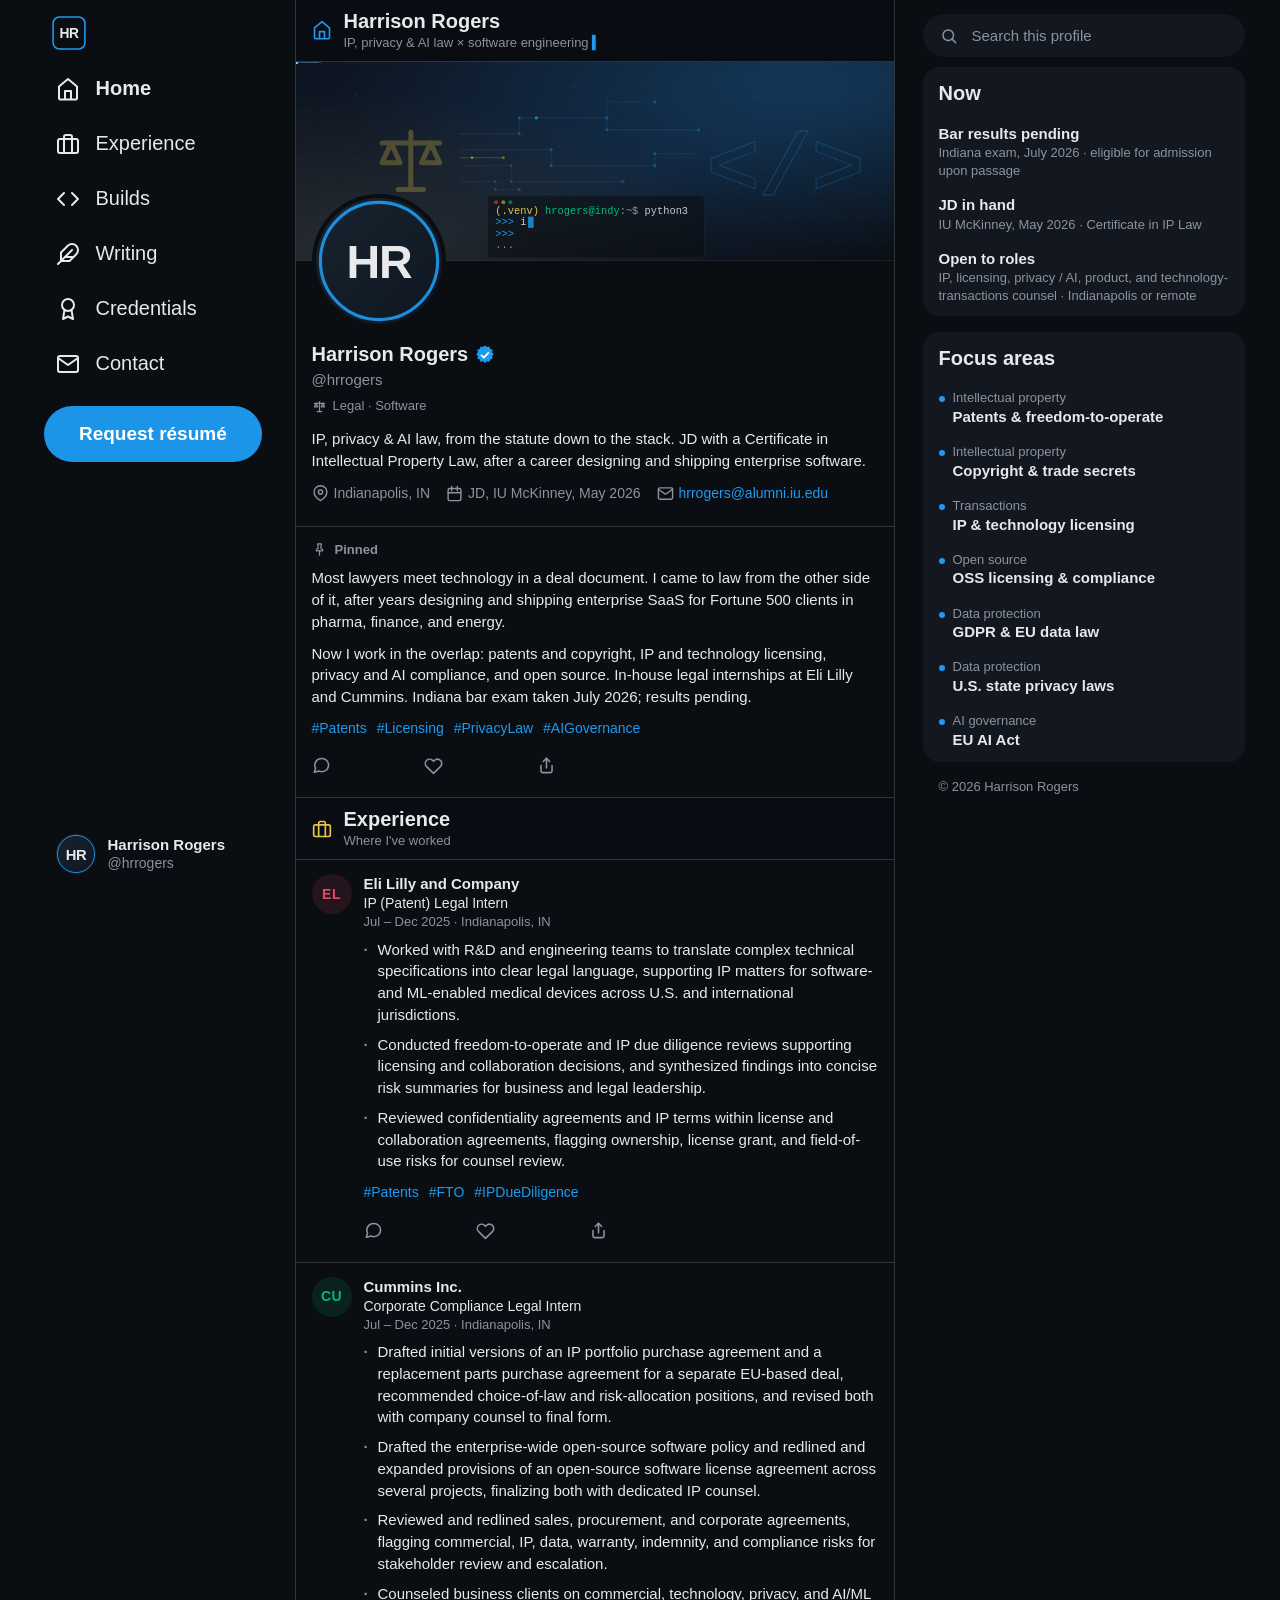
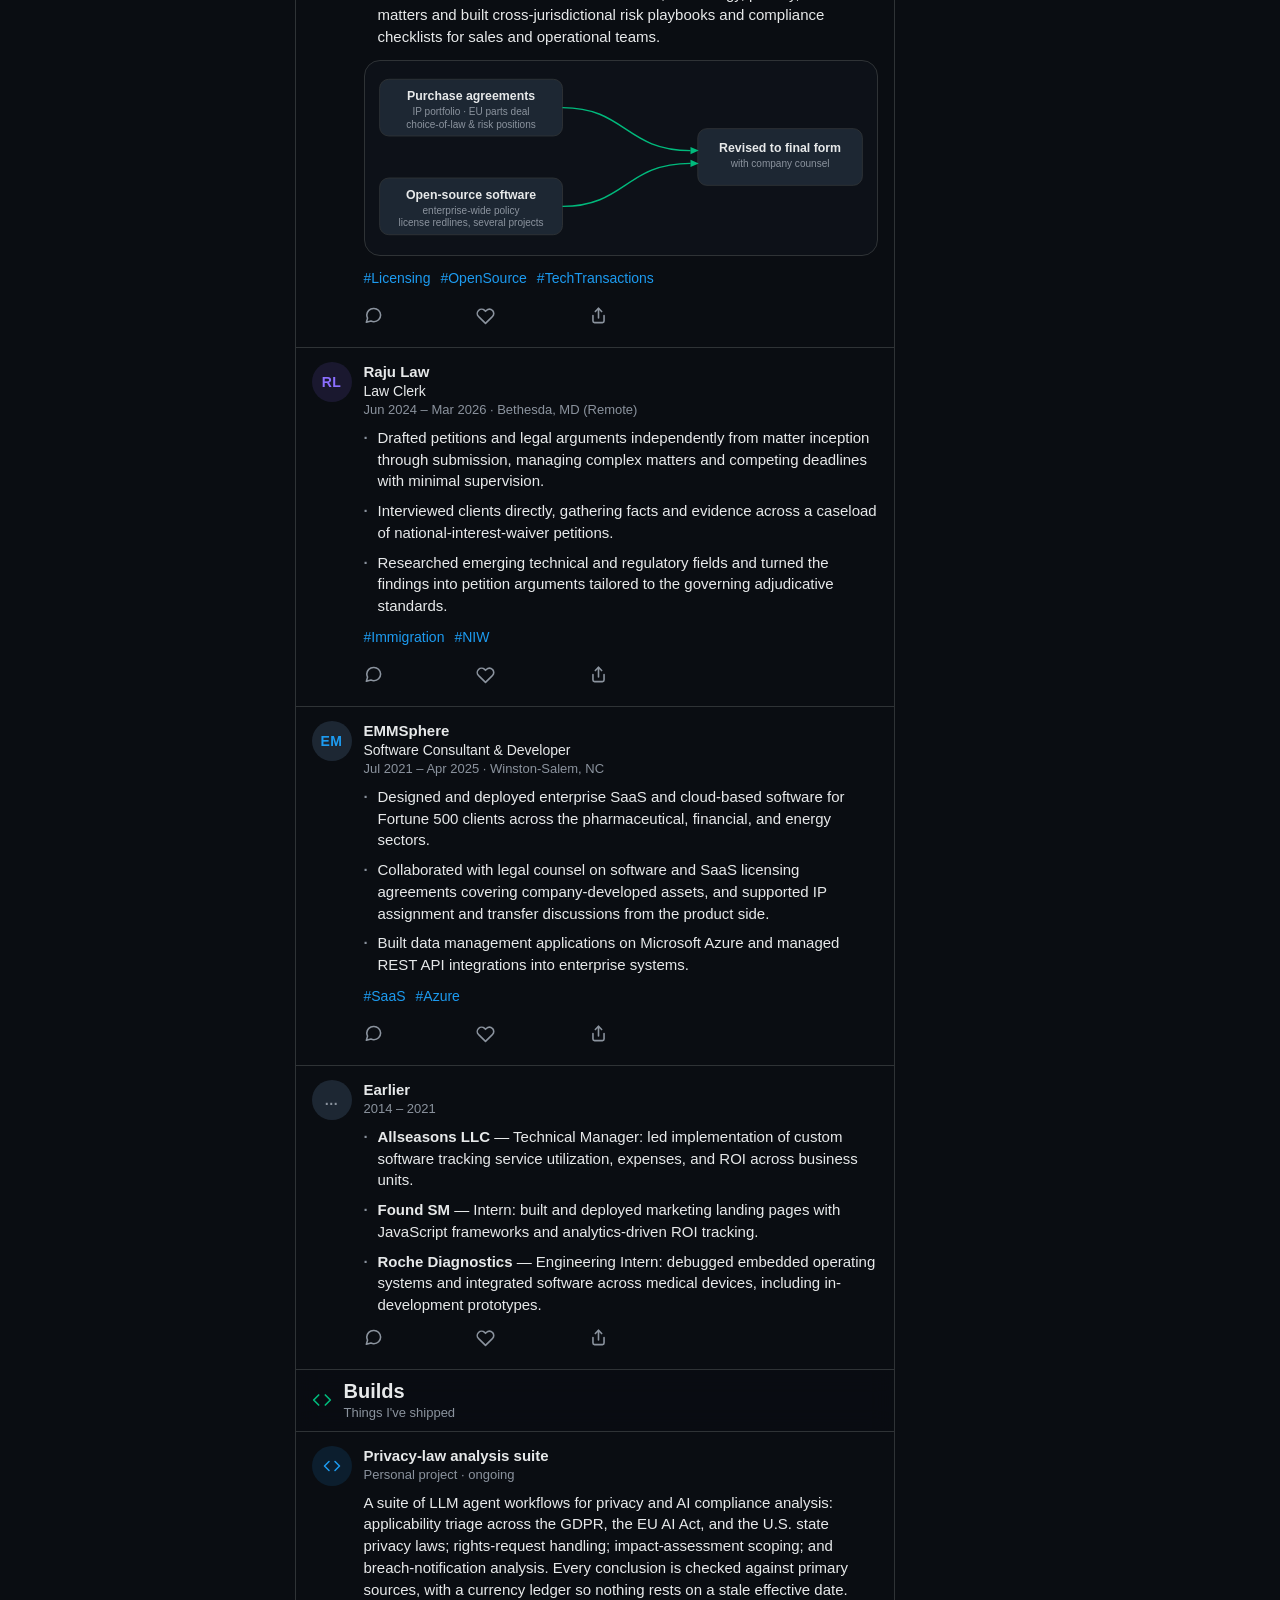
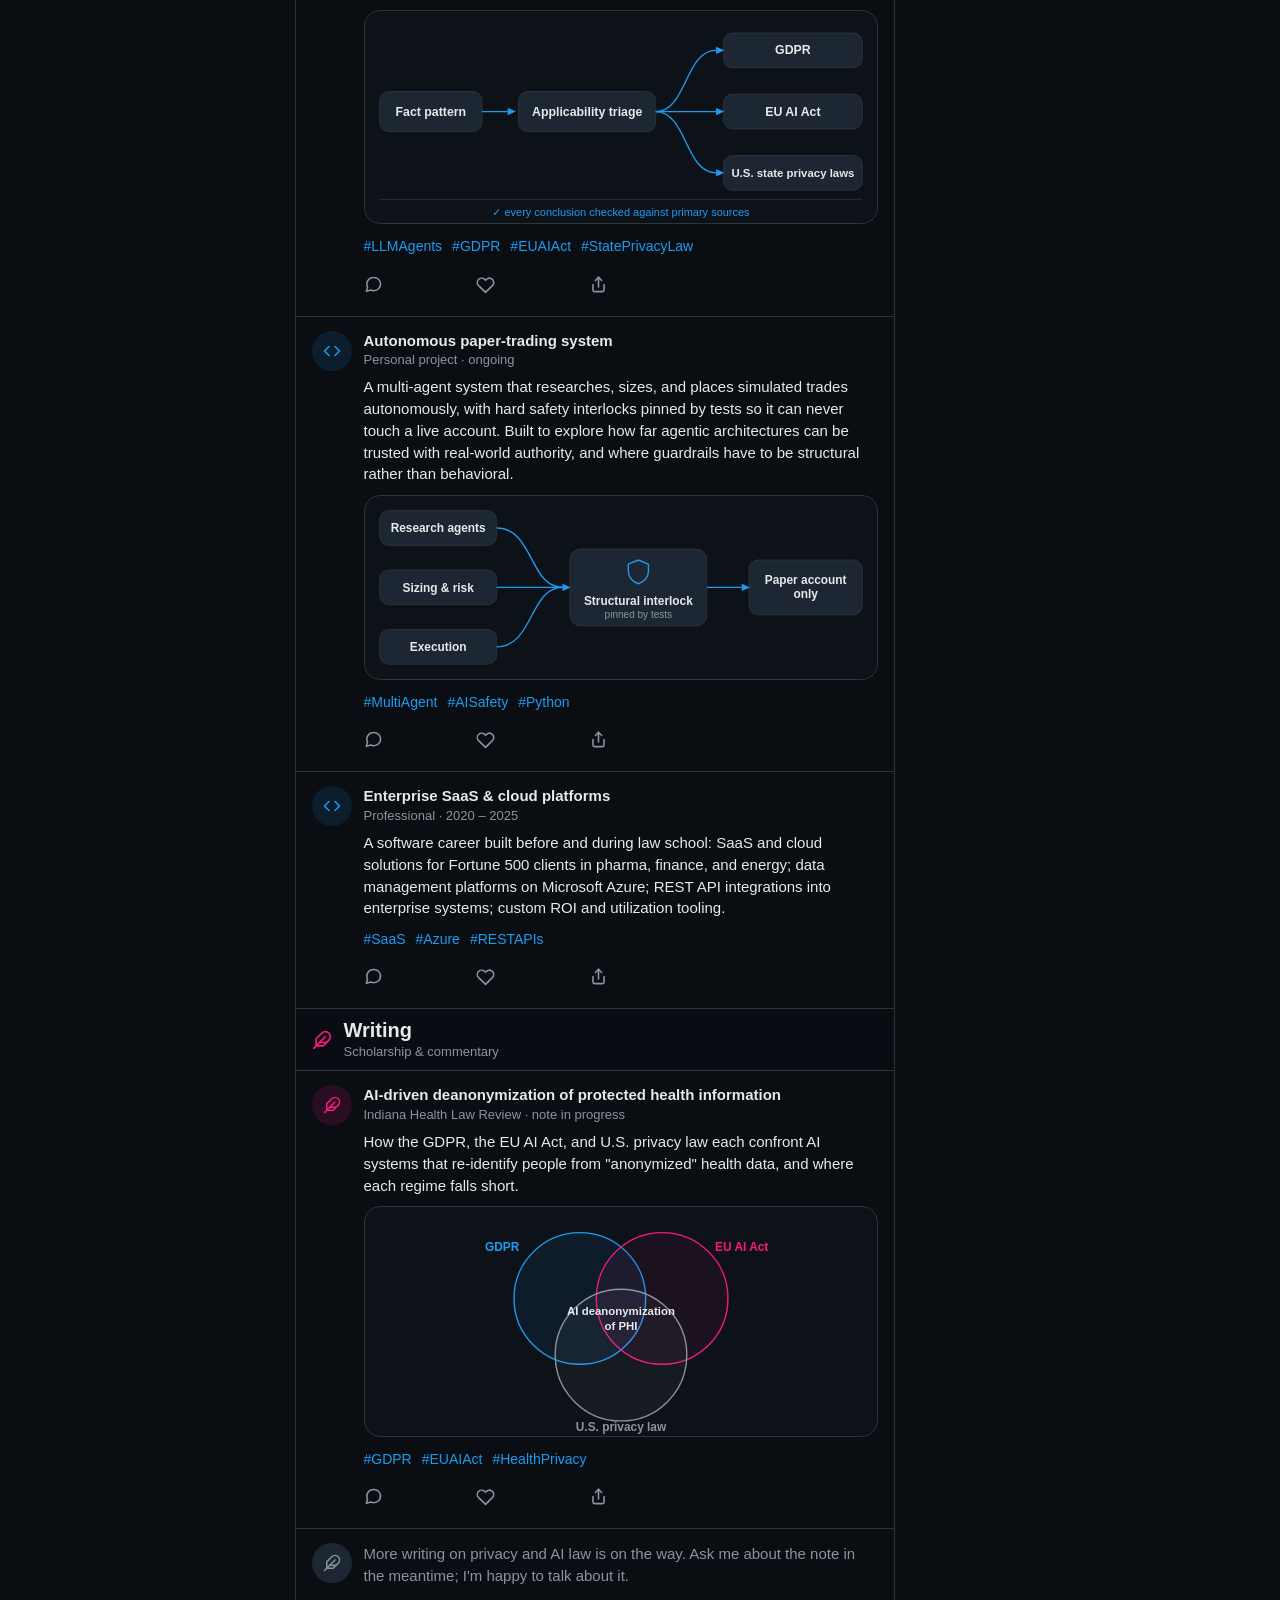
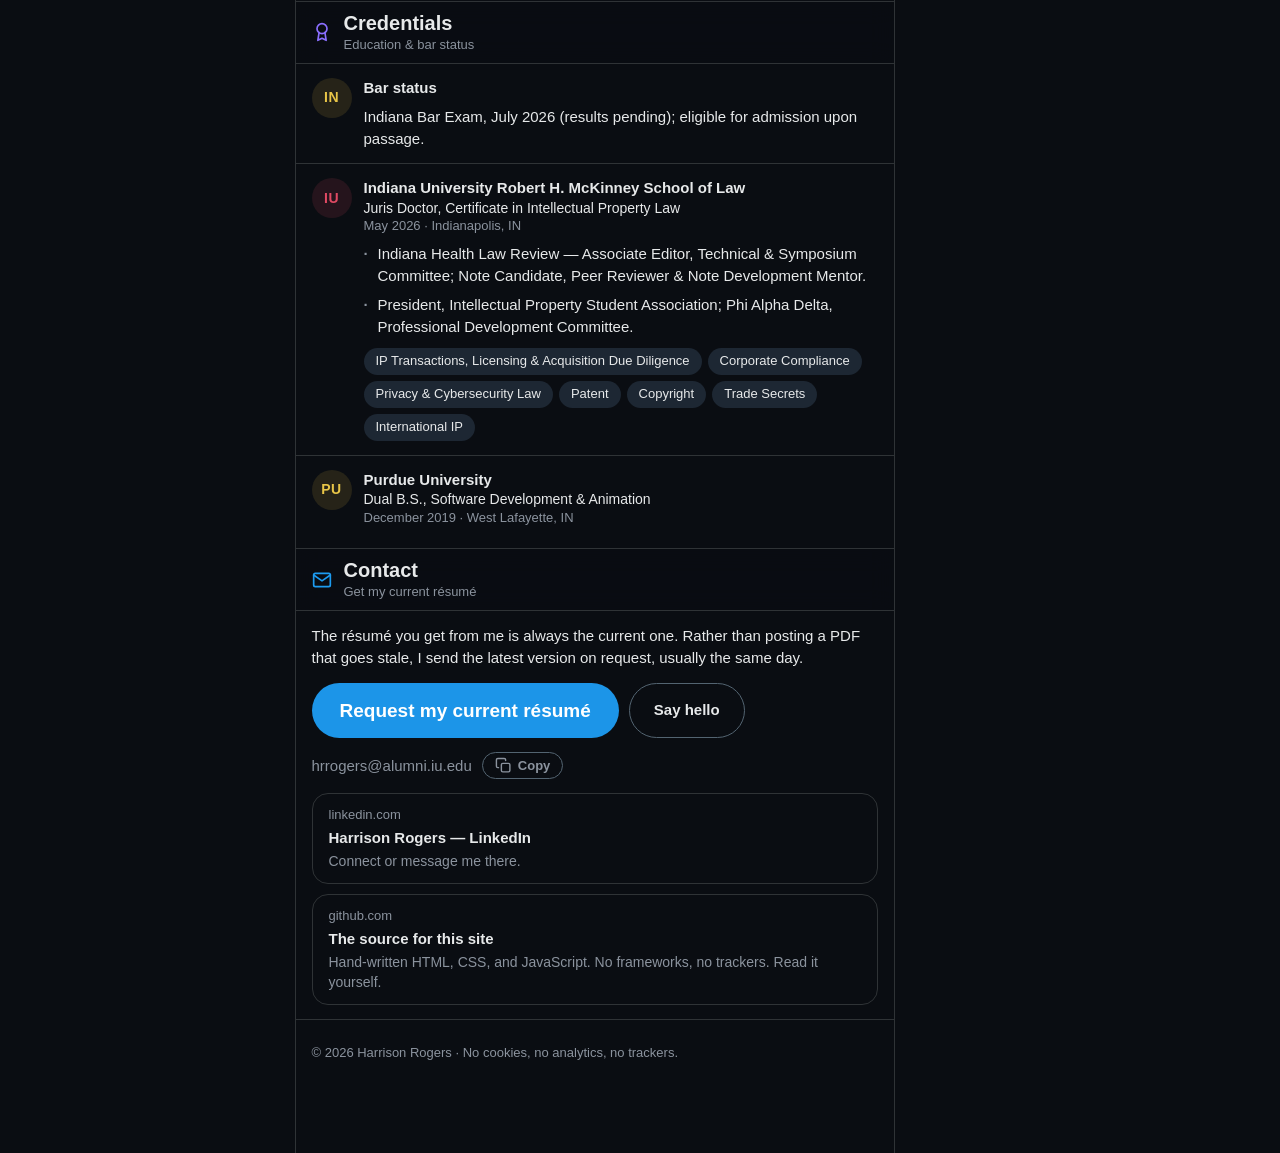
==== commit 4f932795: "Banner terminal: rotating Python for loop Four-line REPL with ... continuation prompt; the loop rota" ====
--- a/index.html
+++ b/index.html
@@ -267,14 +267,15 @@
             </ellipse>
             <!-- mini terminal (typed by JS; full text statically for no-JS) -->
             <g id="bn-term">
-              <rect x="480" y="348" width="545" height="128" rx="9" fill="rgba(10,13,18,0.55)" stroke="#2f3336"/>
-              <circle cx="502" cy="366" r="5" fill="#e04a63" opacity="0.55"/>
-              <circle cx="520" cy="366" r="5" fill="#e8c547" opacity="0.55"/>
-              <circle cx="538" cy="366" r="5" fill="#00ba7c" opacity="0.55"/>
-              <text class="bn-t" x="500" y="404"><tspan fill="#e8c547">(.venv) </tspan><tspan fill="#00ba7c">hrogers@indy</tspan><tspan fill="#8b939e">:~$ </tspan><tspan class="bn-cmd" fill="#e7e9ea" opacity="0.85">python3</tspan></text>
-              <text class="bn-t" x="500" y="434"><tspan fill="#1d9bf0">&gt;&gt;&gt; </tspan><tspan class="bn-cmd" fill="#e7e9ea" opacity="0.85">import law, software</tspan></text>
-              <text class="bn-t" x="500" y="464"><tspan fill="#1d9bf0">&gt;&gt;&gt; </tspan><tspan class="bn-cmd" fill="#e7e9ea" opacity="0.85">law &amp; software  </tspan><tspan class="bn-cmd" fill="#8b939e"># the overlap</tspan></text>
-              <rect id="bn-tcur" x="978" y="442" width="14" height="28" fill="#1d9bf0" opacity="0.8"/>
+              <rect x="480" y="334" width="545" height="158" rx="9" fill="rgba(10,13,18,0.55)" stroke="#2f3336"/>
+              <circle cx="502" cy="352" r="5" fill="#e04a63" opacity="0.55"/>
+              <circle cx="520" cy="352" r="5" fill="#e8c547" opacity="0.55"/>
+              <circle cx="538" cy="352" r="5" fill="#00ba7c" opacity="0.55"/>
+              <text class="bn-t" x="500" y="382"><tspan fill="#e8c547">(.venv) </tspan><tspan fill="#00ba7c">hrogers@indy</tspan><tspan fill="#8b939e">:~$ </tspan><tspan class="bn-cmd" fill="#e7e9ea" opacity="0.85">python3</tspan></text>
+              <text class="bn-t" x="500" y="410"><tspan fill="#1d9bf0">&gt;&gt;&gt; </tspan><tspan class="bn-cmd" fill="#e7e9ea" opacity="0.85">import law, software</tspan></text>
+              <text class="bn-t" x="500" y="438"><tspan fill="#1d9bf0">&gt;&gt;&gt; </tspan><tspan class="bn-cmd" fill="#e7e9ea" opacity="0.85">for field in (law, software):</tspan></text>
+              <text class="bn-t" x="500" y="466"><tspan fill="#8b939e">... </tspan><tspan class="bn-cmd" fill="#e7e9ea" opacity="0.85">    ship(field)</tspan></text>
+              <rect id="bn-tcur" x="775" y="444" width="14" height="28" fill="#1d9bf0" opacity="0.8"/>
             </g>
             <!-- cursor-follow glow -->
             <circle id="bn-cg" cx="750" cy="250" r="230" fill="url(#bn-cursor)" opacity="0"/>
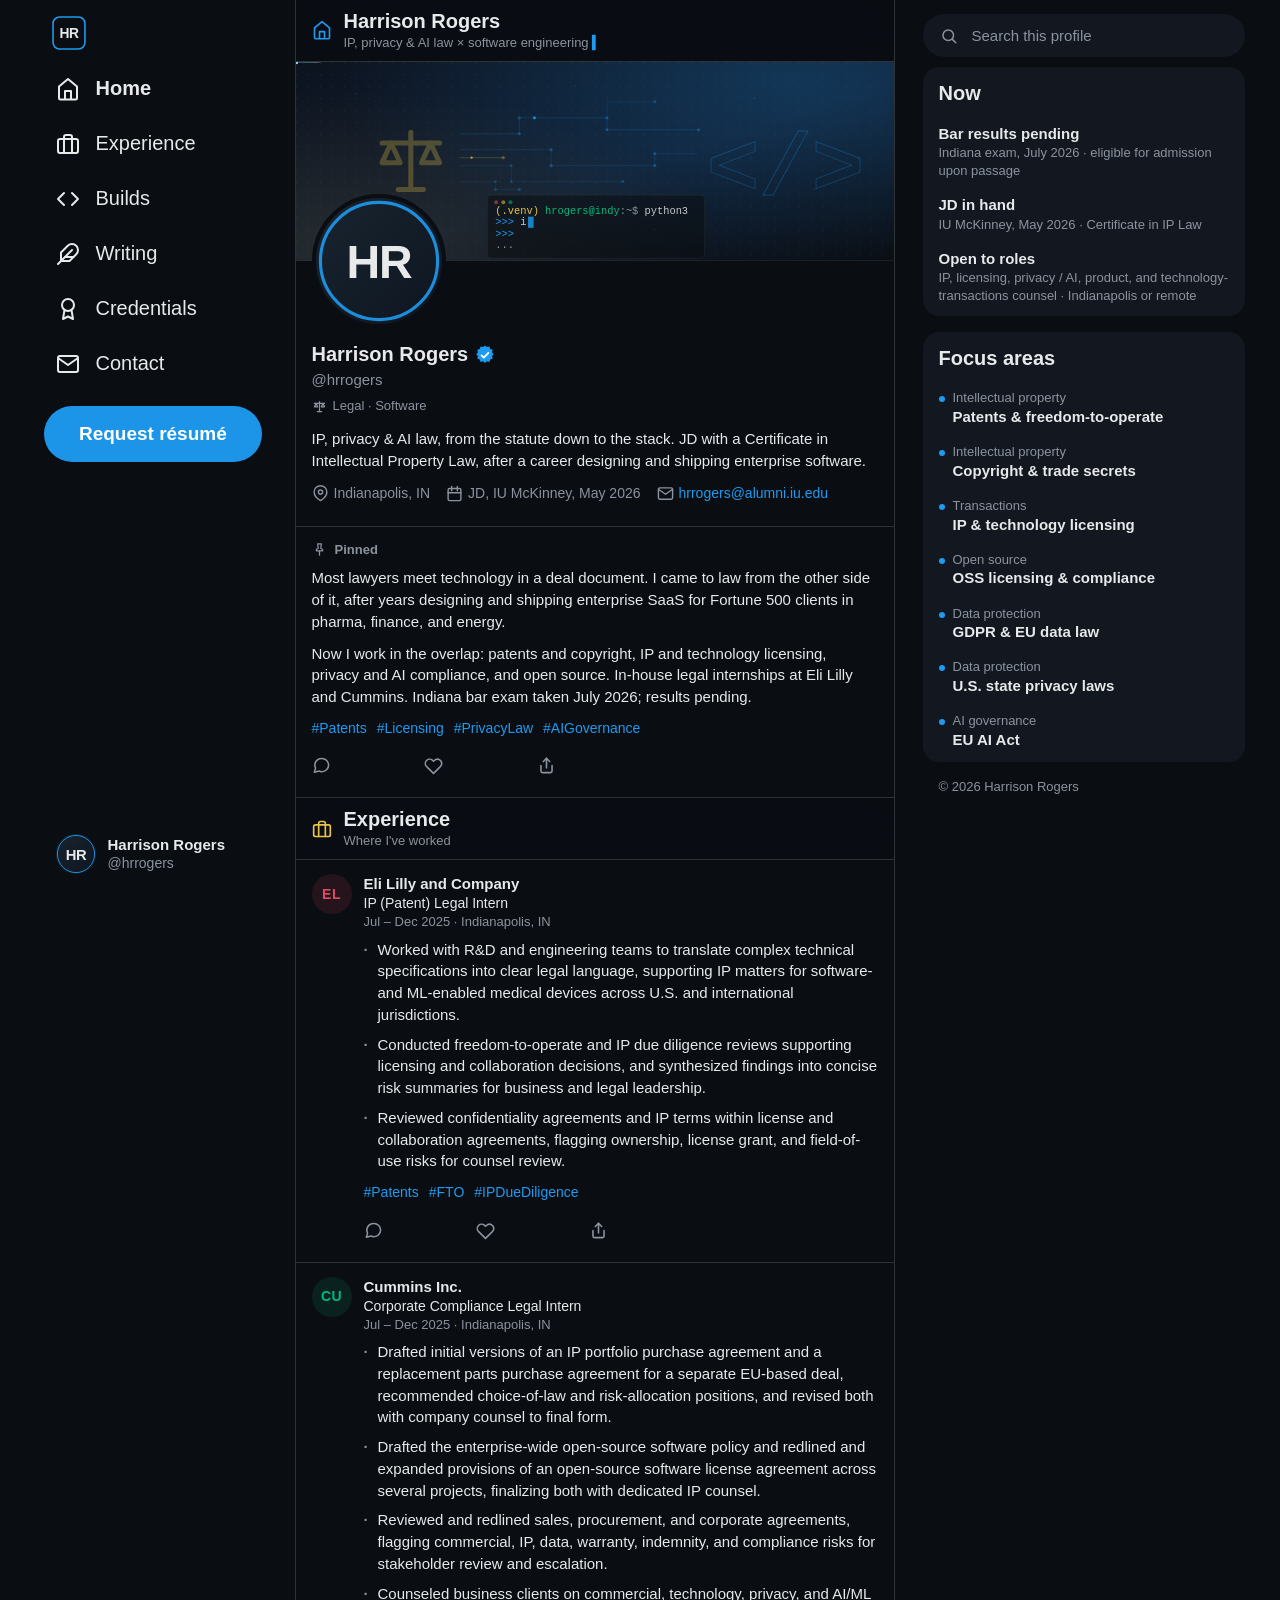
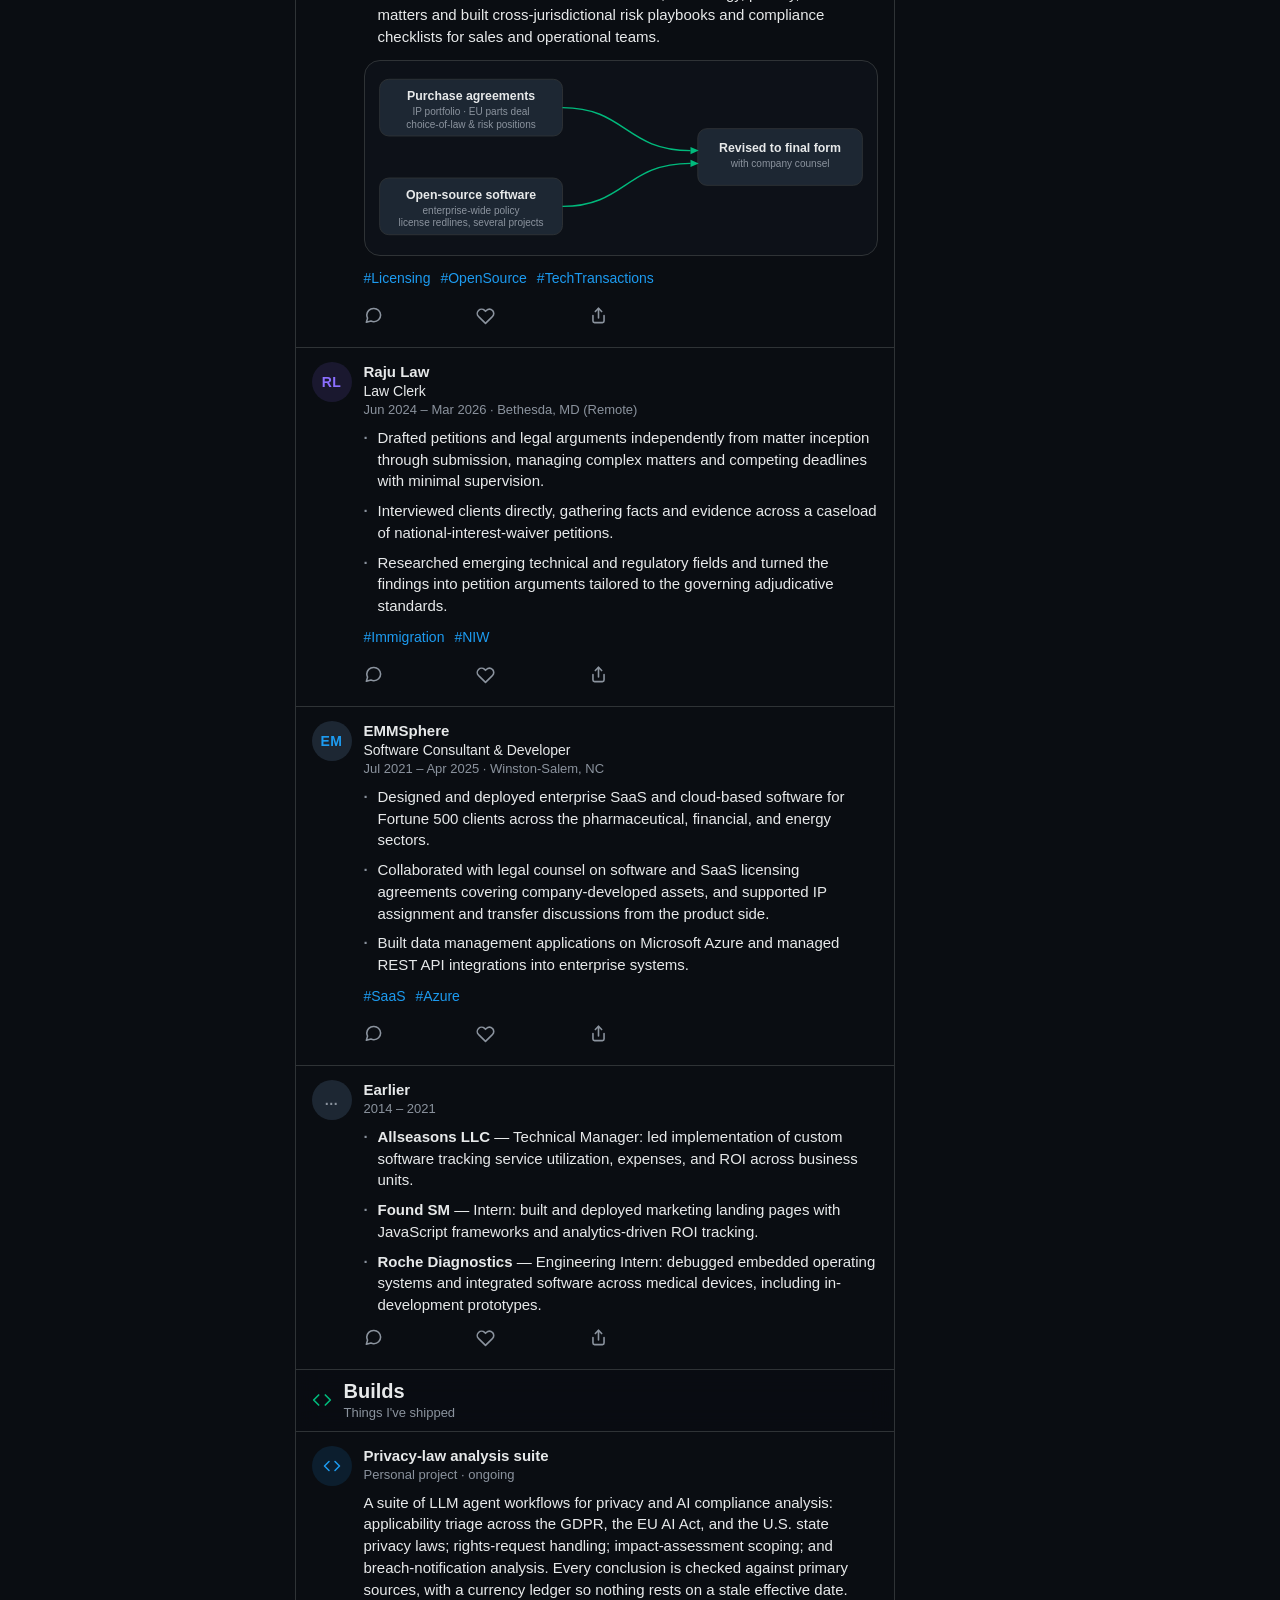
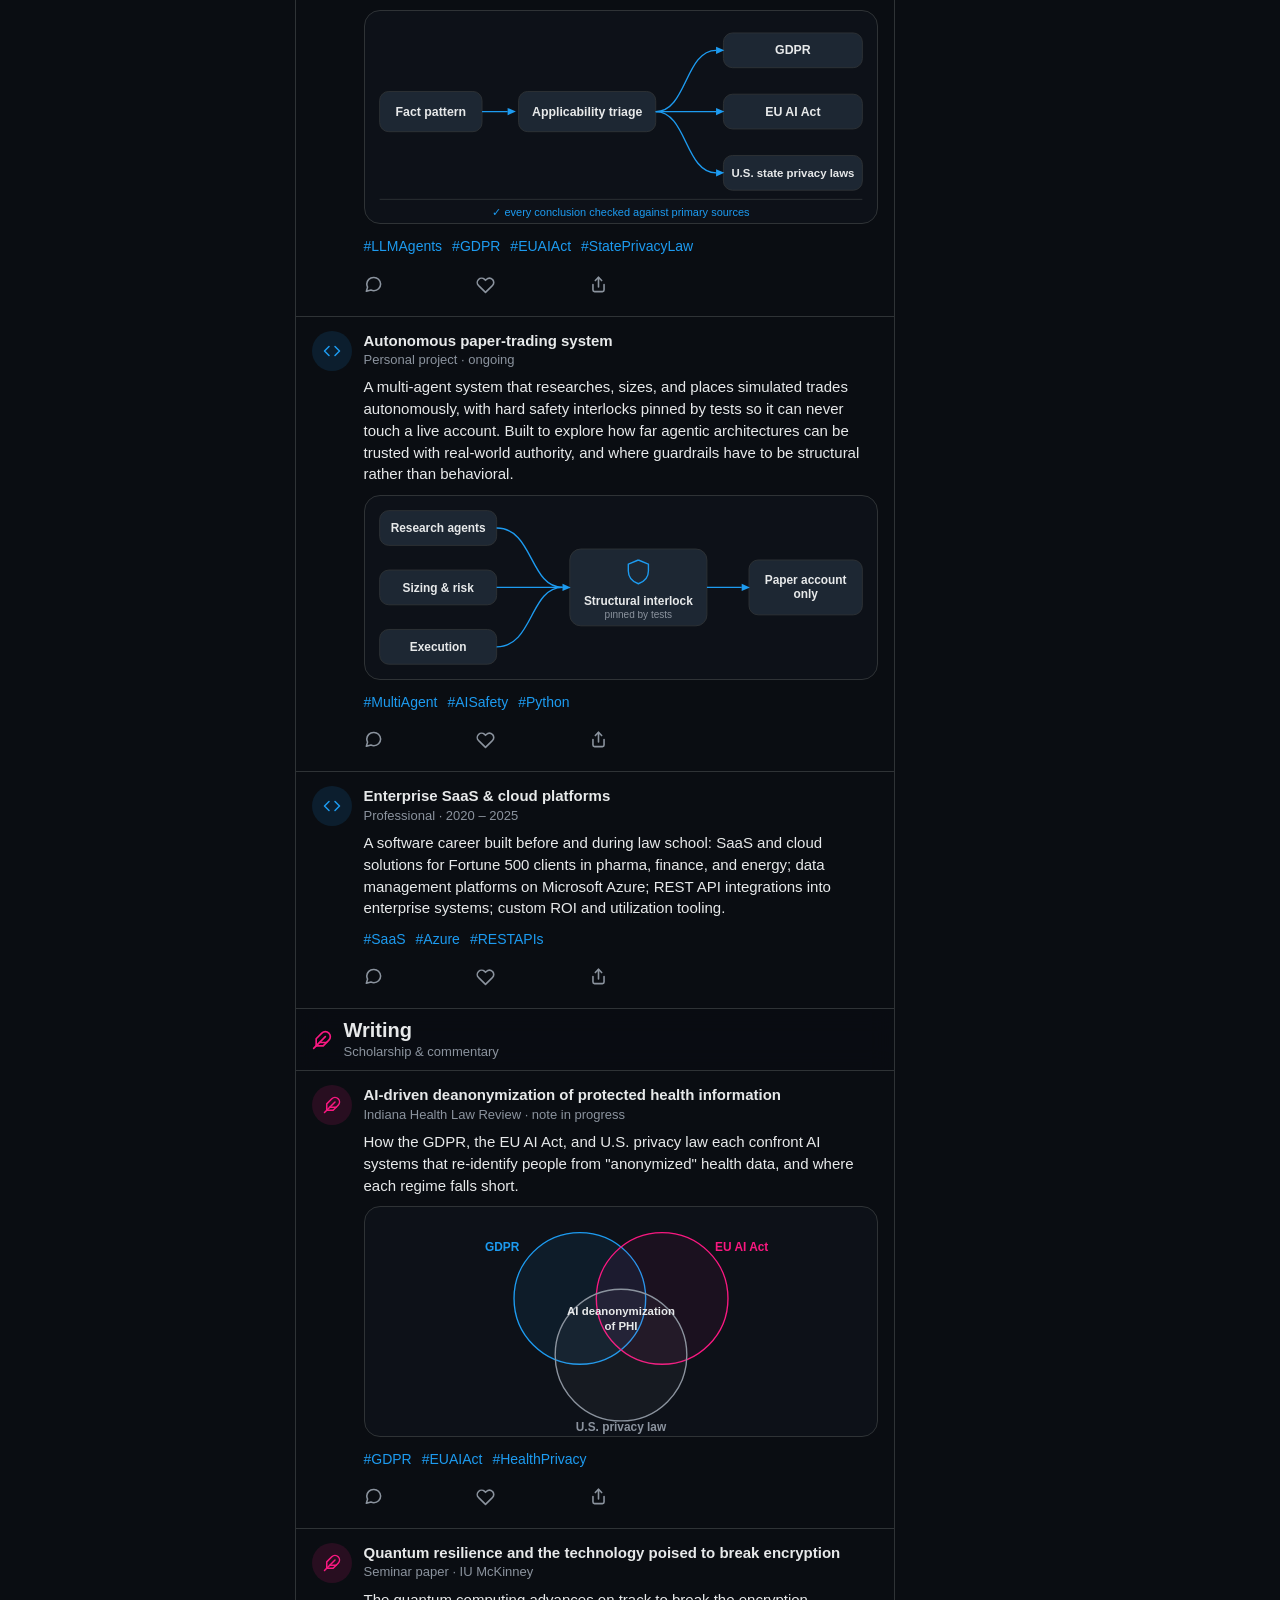
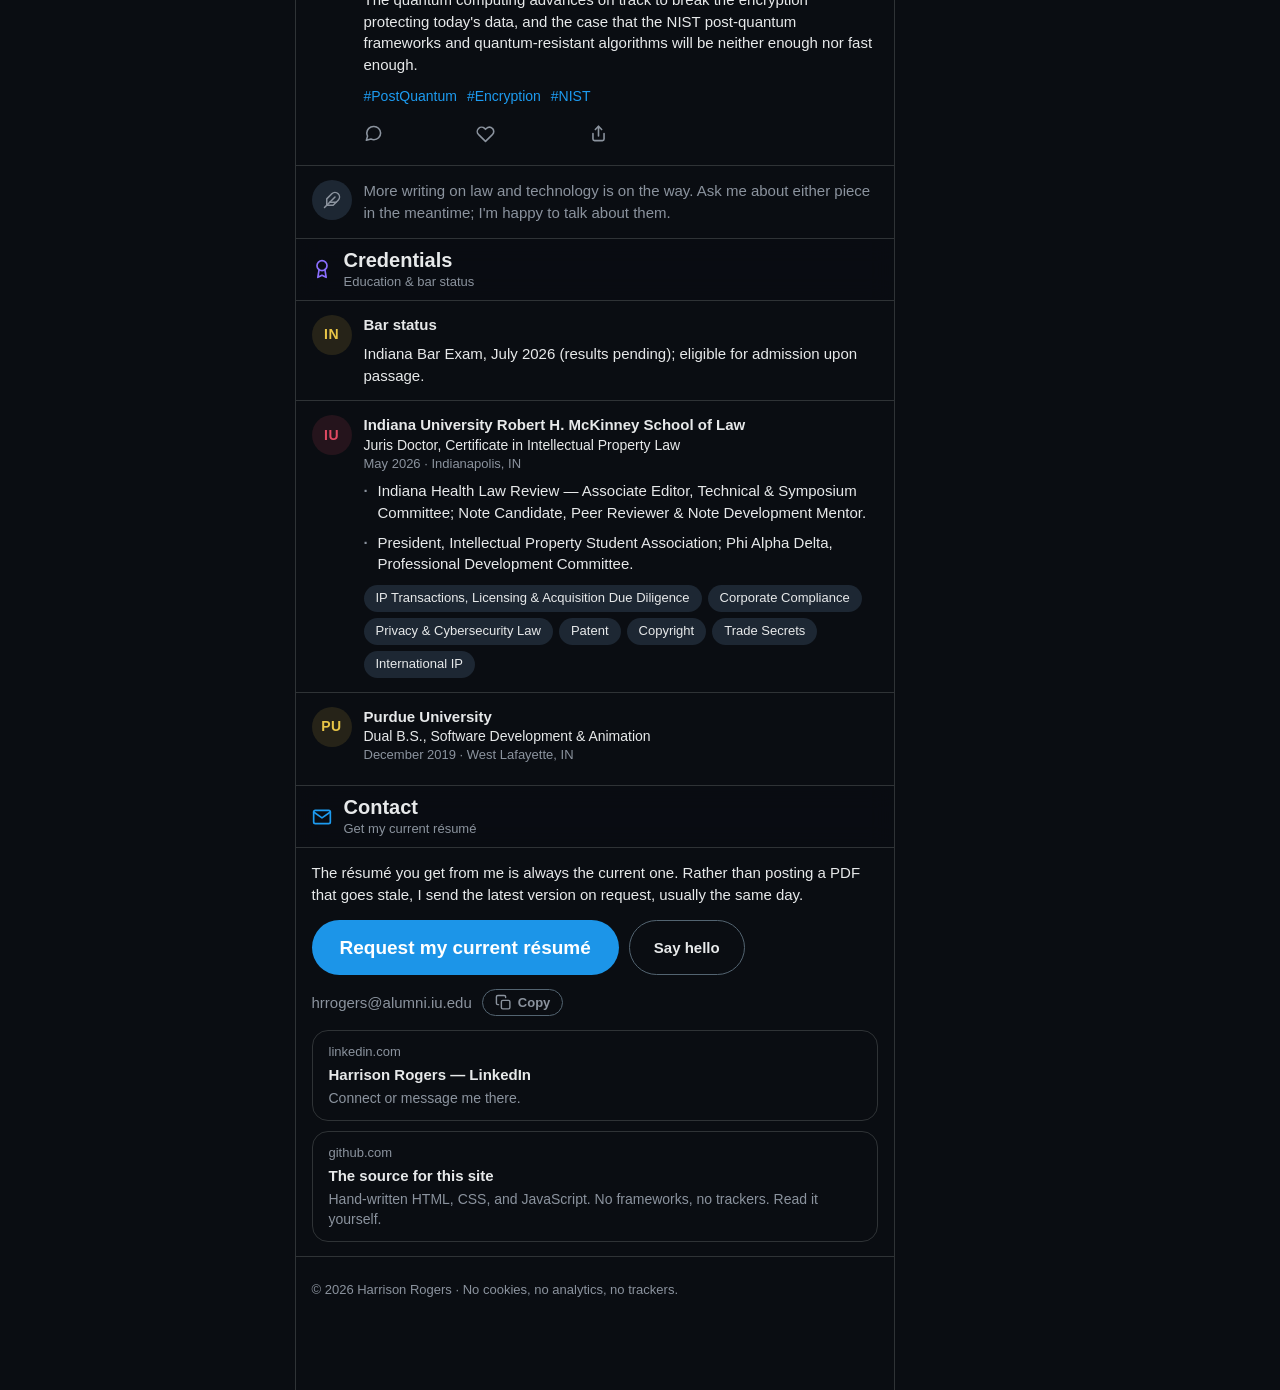
==== commit 27a821b7: "Writing: quantum resilience seminar paper Quantum computing advances poised to break current encrypt" ====
--- a/index.html
+++ b/index.html
@@ -691,14 +691,37 @@
         </div>
       </article>
 
+      <article class="card" id="note-quantum">
+        <div class="org-avatar org-pink" aria-hidden="true">
+          <svg class="icon" aria-hidden="true"><use href="#i-feather"/></svg>
+        </div>
+        <div class="card-main">
+          <header class="card-head">
+            <h3 class="card-org">Quantum resilience and the technology poised to break encryption</h3>
+            <span class="card-dates">Seminar paper · IU McKinney</span>
+          </header>
+          <p>
+            The quantum computing advances on track to break the encryption protecting
+            today's data, and the case that the NIST post-quantum frameworks and
+            quantum-resistant algorithms will be neither enough nor fast enough.
+          </p>
+          <p class="tags"><span>#PostQuantum</span> <span>#Encryption</span> <span>#NIST</span></p>
+          <div class="card-actions">
+            <a class="action action-reply" href="mailto:hrrogers@alumni.iu.edu?subject=Question%20about%20your%20quantum%20resilience%20paper" aria-label="Email me about the quantum resilience paper" title="Ask me about this"><span class="action-ico"><svg class="icon" aria-hidden="true"><use href="#i-bubble"/></svg></span></a>
+            <button class="action action-like" type="button" data-like="note-quantum" aria-pressed="false" aria-label="Like — the quantum resilience paper" title="Like (saved only in your browser)" hidden><span class="action-ico"><svg class="icon" aria-hidden="true"><use href="#i-heart"/></svg></span></button>
+            <button class="action action-share" type="button" data-share="note-quantum" aria-label="Copy link to the quantum resilience paper" title="Copy link" hidden><span class="action-ico"><svg class="icon" aria-hidden="true"><use href="#i-share"/></svg></span></button>
+          </div>
+        </div>
+      </article>
+
       <article class="card">
         <div class="org-avatar org-avatar-muted" aria-hidden="true">
           <svg class="icon" aria-hidden="true"><use href="#i-feather"/></svg>
         </div>
         <div class="card-main">
           <p class="quiet">
-            More writing on privacy and AI law is on the way. Ask me about the note in
-            the meantime; I'm happy to talk about it.
+            More writing on law and technology is on the way. Ask me about either piece
+            in the meantime; I'm happy to talk about them.
           </p>
         </div>
       </article>
